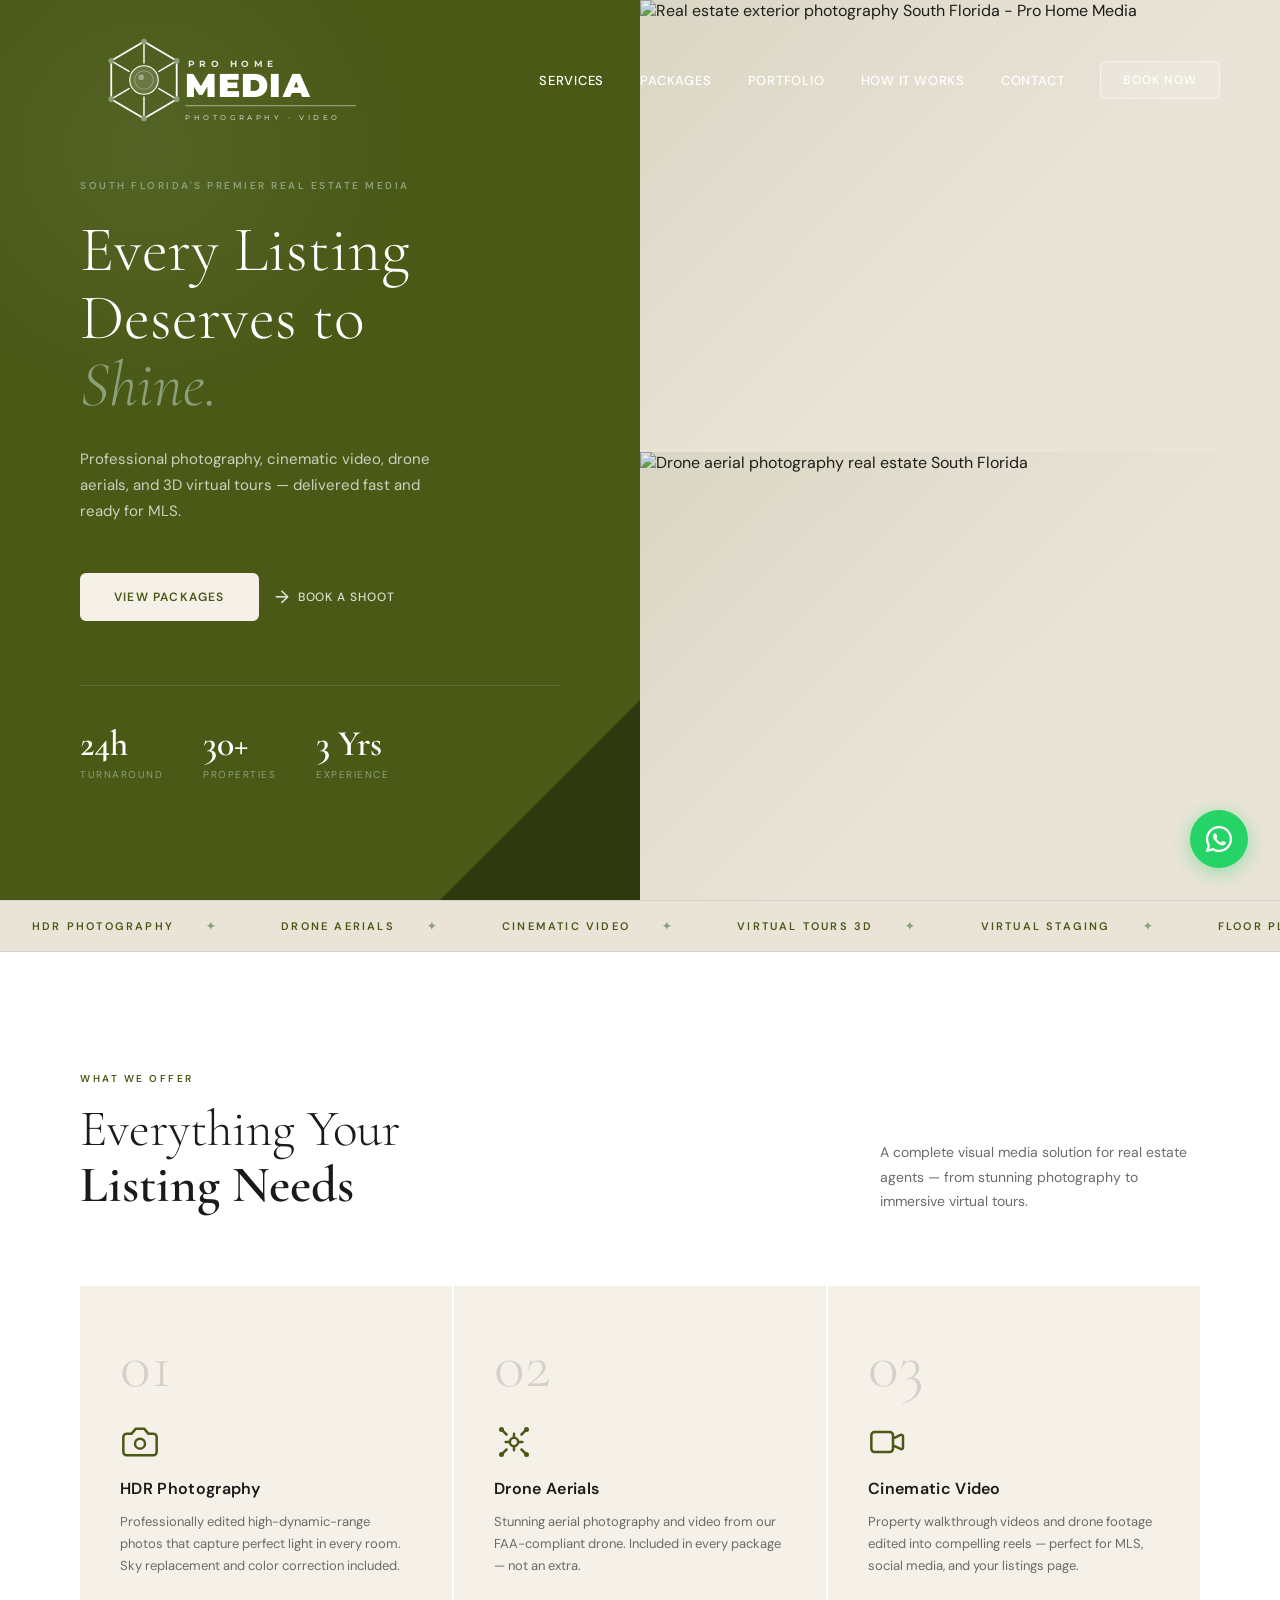
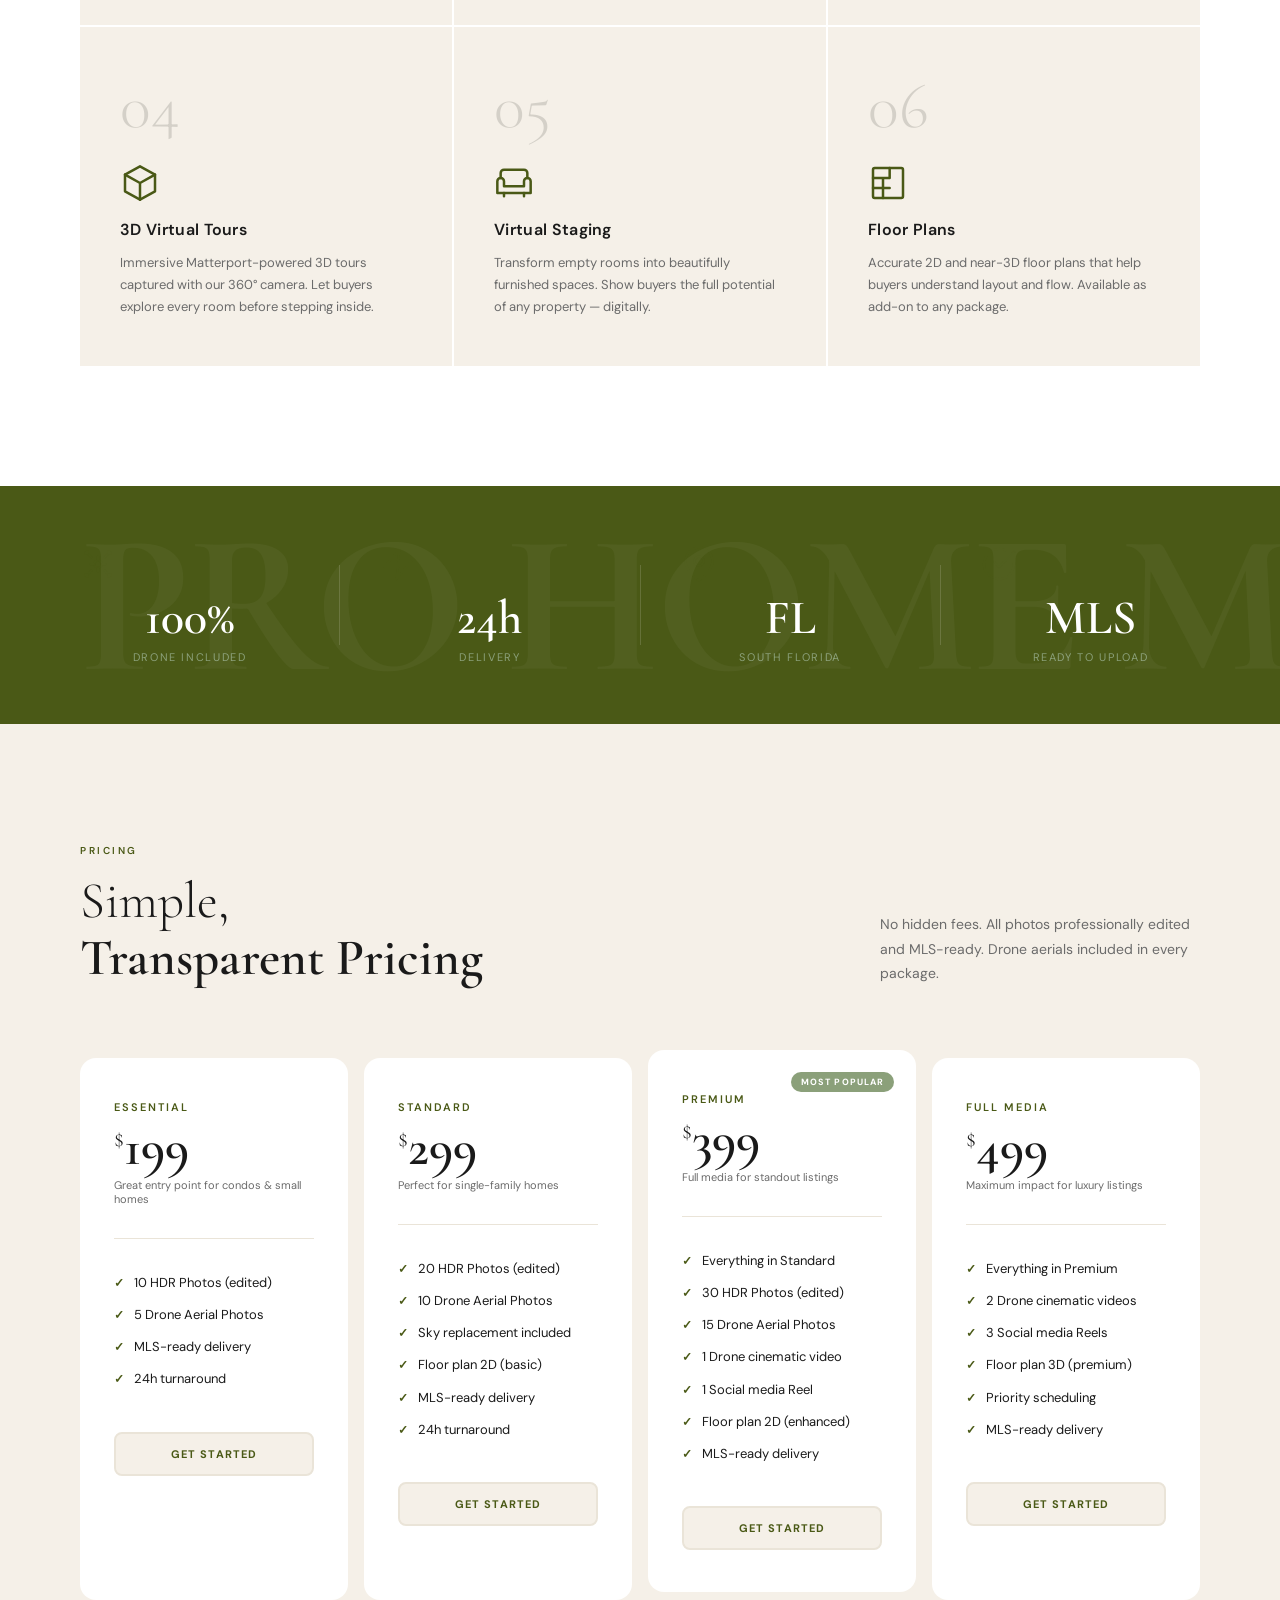
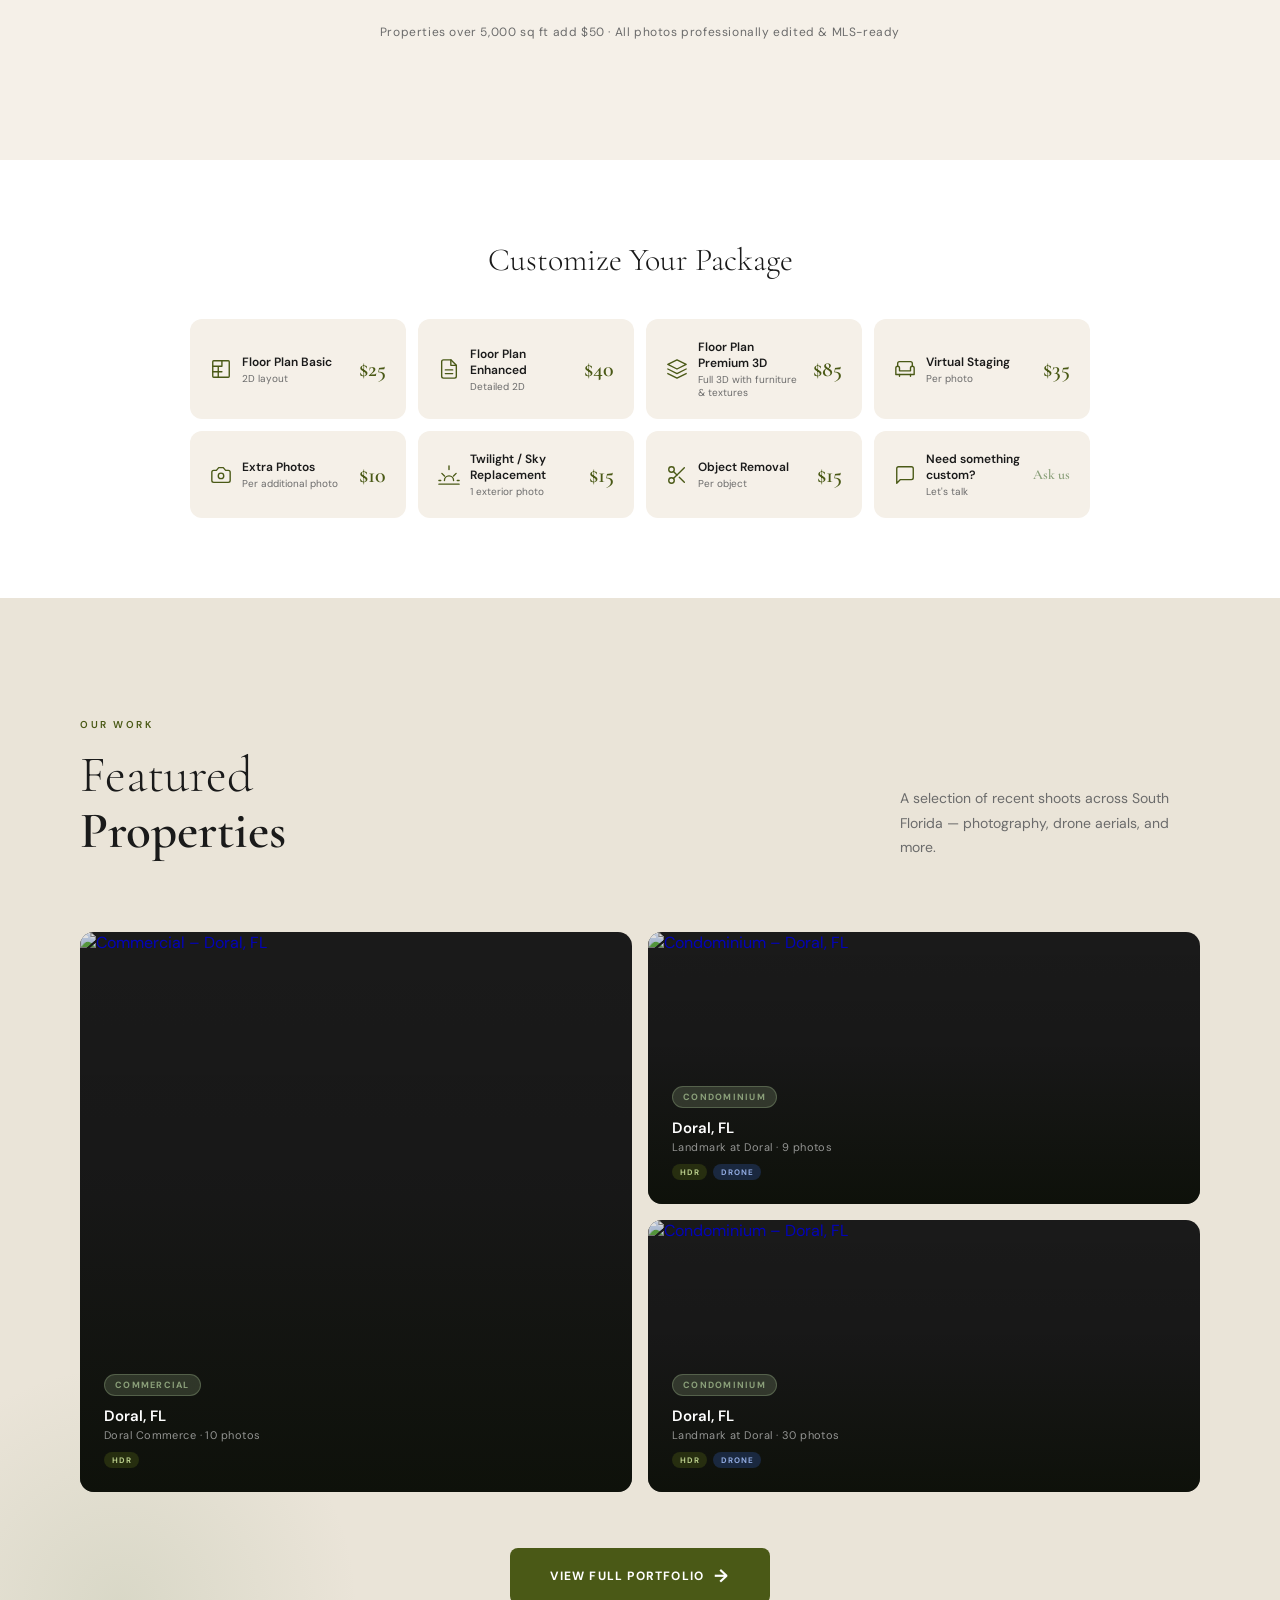
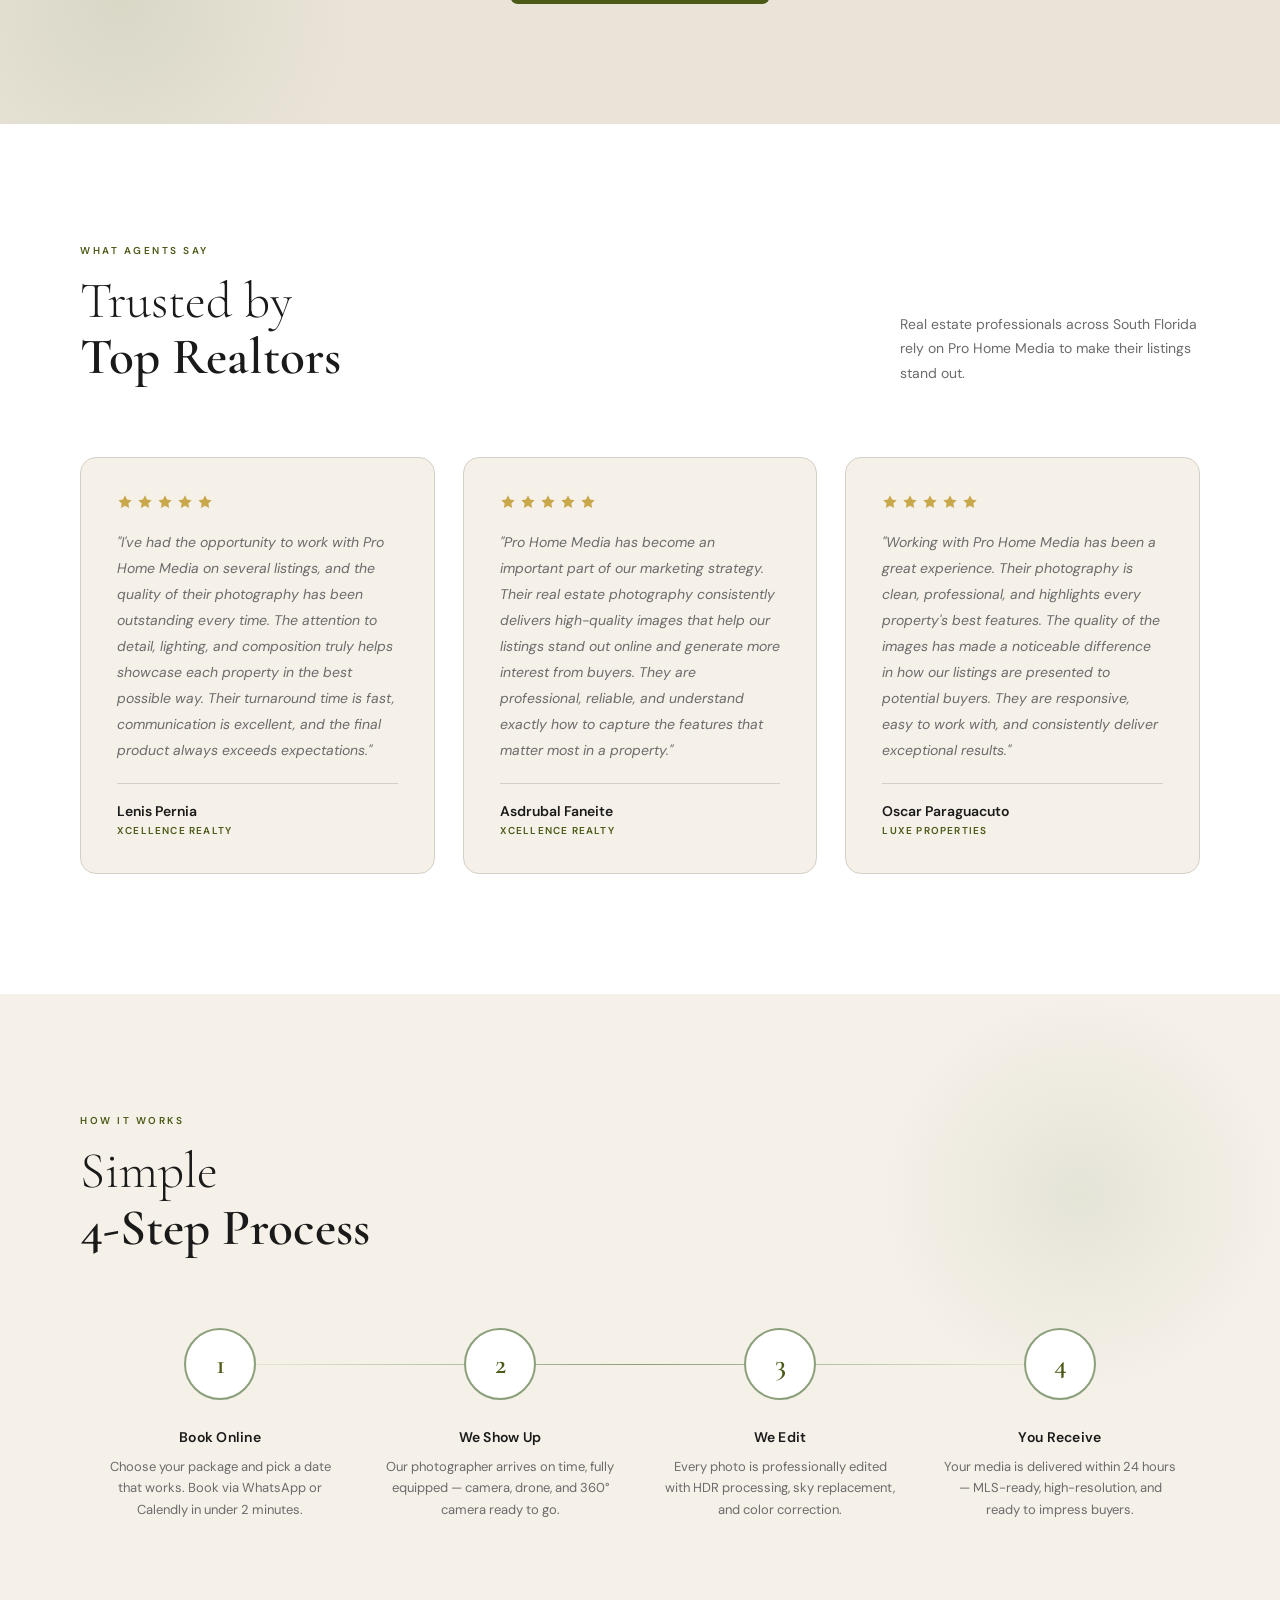
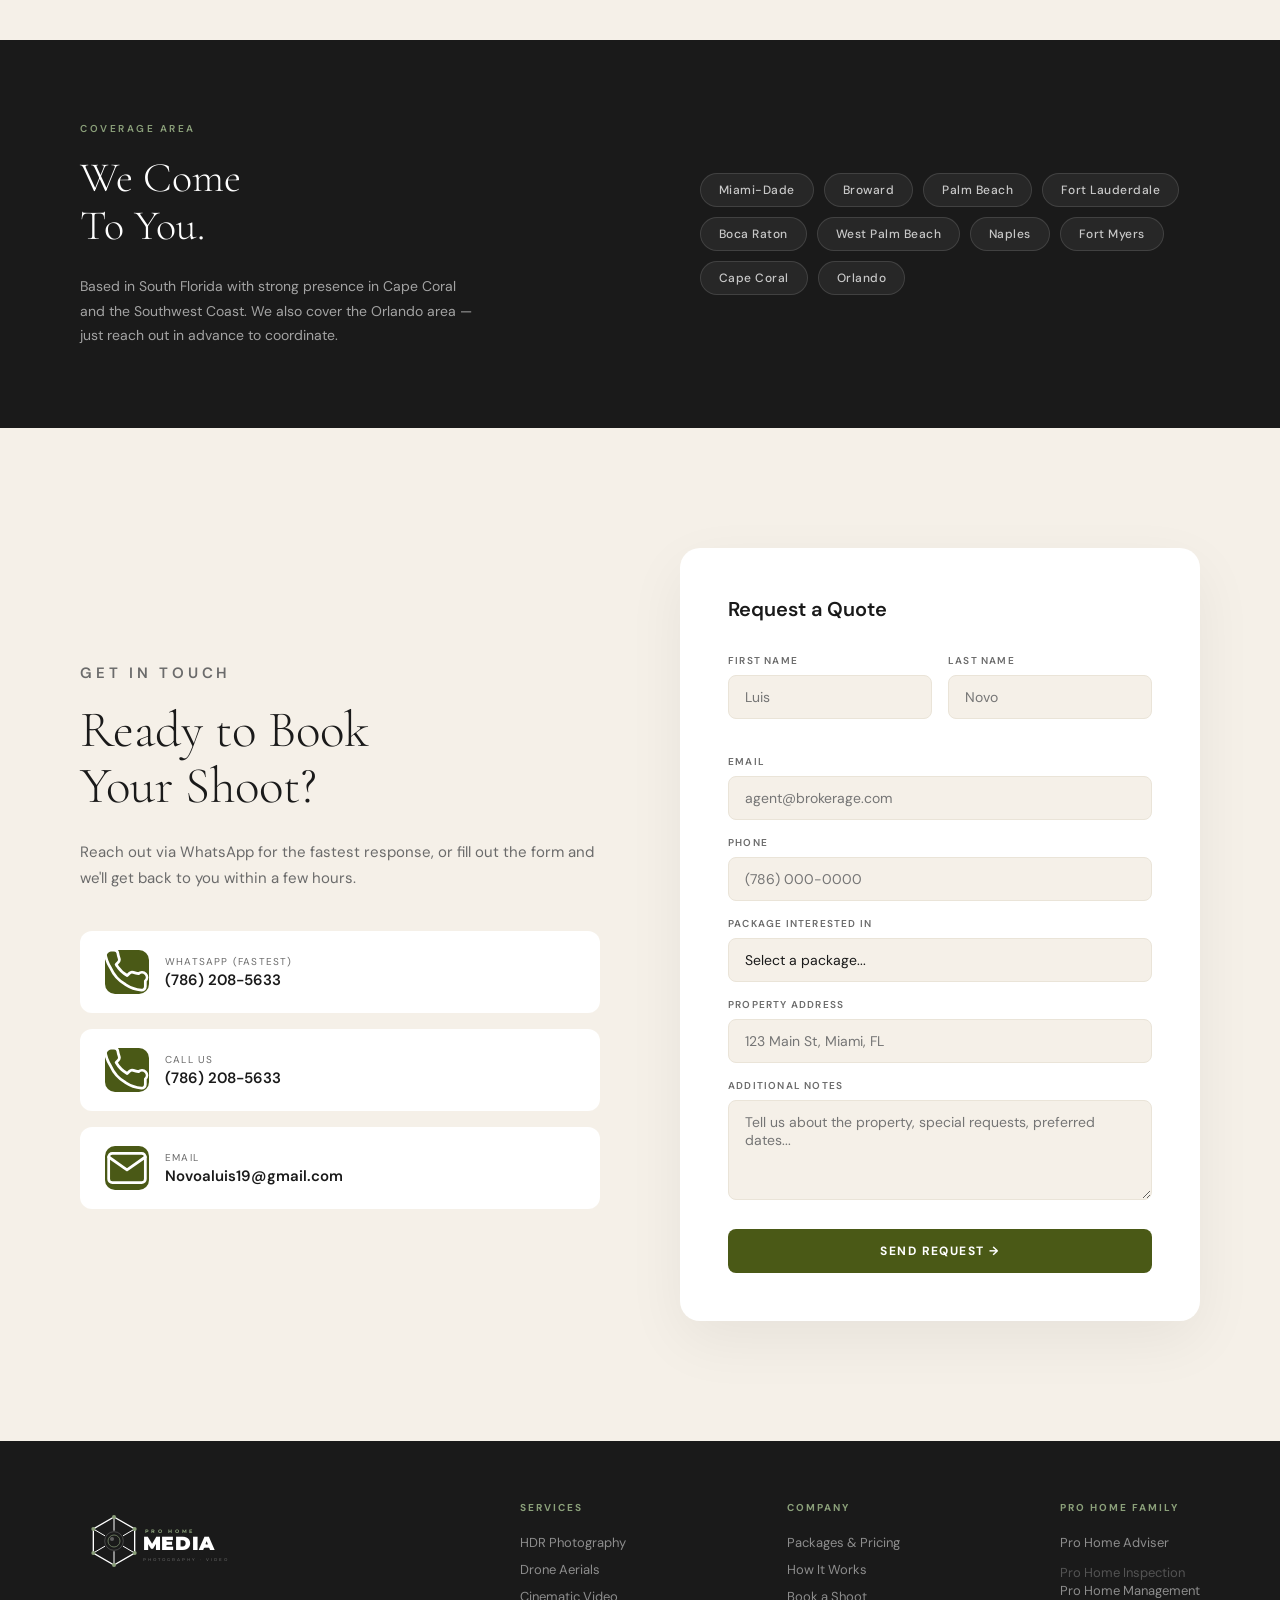
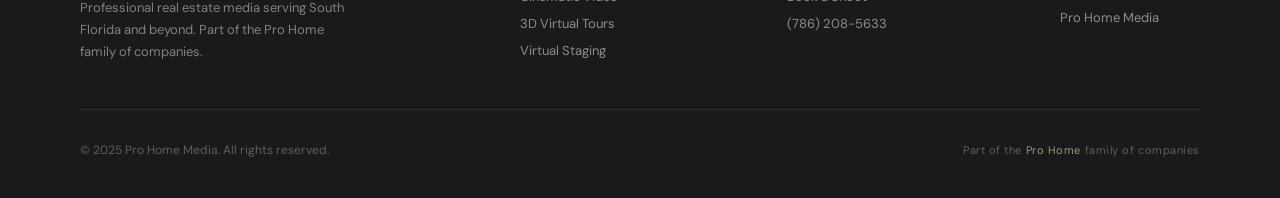
==== index.html @ 25474897 "SEO: city landing pages, og:image, updated sitemap - Add og-image.svg hosted on own domain (replaces" ====
<!DOCTYPE html>
<html lang="en">
<head>
<meta charset="UTF-8">
<meta name="viewport" content="width=device-width, initial-scale=1.0">
<title>Pro Home Media — Real Estate Photography & Video | South Florida</title>
<meta name="description" content="South Florida's premier real estate photography, drone aerials, cinematic video, and 3D virtual tours. 24-hour delivery. Starting at $199.">
<meta name="author" content="Pro Home Media">
<meta property="og:title" content="Pro Home Media — Real Estate Photography & Video">
<meta property="og:description" content="Professional photography, drone aerials, cinematic video, and 3D virtual tours for South Florida real estate agents. 24-hour delivery. Starting at $199.">
<meta property="og:type" content="website">
<meta property="og:url" content="https://prohomemedia.com">
<meta property="og:image" content="https://prohomemedia.com/og-image.svg">
<meta property="og:image:width" content="1200">
<meta property="og:image:height" content="630">
<meta property="og:site_name" content="Pro Home Media">
<meta property="og:locale" content="en_US">
<meta name="twitter:card" content="summary_large_image">
<meta name="twitter:title" content="Pro Home Media — Real Estate Photography & Video">
<meta name="twitter:description" content="Professional photography, drone aerials, cinematic video, and 3D virtual tours for South Florida real estate.">
<meta name="twitter:image" content="https://prohomemedia.com/og-image.svg">
<!-- Google tag (gtag.js) -->
<script async src="https://www.googletagmanager.com/gtag/js?id=G-24VMWXKXZ0"></script>
<script>
  window.dataLayer = window.dataLayer || [];
  function gtag(){dataLayer.push(arguments);}
  gtag('js', new Date());
  gtag('config', 'G-24VMWXKXZ0');
</script>
<link rel="canonical" href="https://prohomemedia.com">
<script type="application/ld+json">
{
  "@context": "https://schema.org",
  "@graph": [
    {
      "@type": "LocalBusiness",
      "@id": "https://prohomemedia.com/#business",
      "name": "Pro Home Media",
      "description": "South Florida's premier real estate photography, drone aerials, cinematic video, and 3D virtual tours. 24-hour delivery.",
      "url": "https://prohomemedia.com",
      "logo": "https://prohomemedia.com/favicon.svg",
      "image": "https://prohomemedia.com/og-image.svg",
      "telephone": "",
      "email": "novoaluis19@gmail.com",
      "address": {
        "@type": "PostalAddress",
        "addressRegion": "FL",
        "addressCountry": "US"
      },
      "areaServed": [
        { "@type": "City", "name": "Cape Coral" },
        { "@type": "City", "name": "Fort Myers" },
        { "@type": "City", "name": "Naples" },
        { "@type": "City", "name": "Miami" },
        { "@type": "City", "name": "Orlando" }
      ],
      "priceRange": "$$",
      "sameAs": []
    },
    {
      "@type": "ProfessionalService",
      "@id": "https://prohomemedia.com/#service",
      "name": "Pro Home Media — Real Estate Photography & Video",
      "provider": { "@id": "https://prohomemedia.com/#business" },
      "serviceType": "Real Estate Photography",
      "areaServed": "South Florida",
      "hasOfferCatalog": {
        "@type": "OfferCatalog",
        "name": "Real Estate Media Packages",
        "itemListElement": [
          {
            "@type": "Offer",
            "name": "Essential Package",
            "description": "10 HDR photos, 5 drone aerial photos, MLS-ready delivery, 24h turnaround",
            "price": "199",
            "priceCurrency": "USD"
          },
          {
            "@type": "Offer",
            "name": "Standard Package",
            "description": "20 HDR photos, 10 drone aerial photos, sky replacement, floor plan 2D basic, MLS-ready, 24h turnaround",
            "price": "299",
            "priceCurrency": "USD"
          },
          {
            "@type": "Offer",
            "name": "Premium Package",
            "description": "30 HDR photos, 15 drone aerial photos, 1 drone cinematic video, 1 social media reel, floor plan 2D enhanced, MLS-ready",
            "price": "399",
            "priceCurrency": "USD"
          },
          {
            "@type": "Offer",
            "name": "Full Media Package",
            "description": "30 HDR photos, 15 drone aerial photos, 2 drone cinematic videos, 3 social media reels, floor plan 3D premium, priority scheduling, MLS-ready",
            "price": "499",
            "priceCurrency": "USD"
          }
        ]
      }
    },
    {
      "@type": "FAQPage",
      "mainEntity": [
        {
          "@type": "Question",
          "name": "How fast is delivery?",
          "acceptedAnswer": {
            "@type": "Answer",
            "text": "We deliver all photos and media within 24 hours of the shoot."
          }
        },
        {
          "@type": "Question",
          "name": "What areas do you cover?",
          "acceptedAnswer": {
            "@type": "Answer",
            "text": "We are based in South Florida with strong presence in Cape Coral, Fort Myers, and Naples. We also cover the Orlando area with advance notice."
          }
        },
        {
          "@type": "Question",
          "name": "Are photos MLS-ready?",
          "acceptedAnswer": {
            "@type": "Answer",
            "text": "Yes, all photos are professionally edited and delivered MLS-ready."
          }
        },
        {
          "@type": "Question",
          "name": "What is your starting price?",
          "acceptedAnswer": {
            "@type": "Answer",
            "text": "Our Essential package starts at $199 and includes 10 HDR photos and 5 drone aerial photos."
          }
        }
      ]
    }
  ]
}
</script>
<link rel="icon" type="image/svg+xml" href="data:image/svg+xml,%3Csvg xmlns='http://www.w3.org/2000/svg' viewBox='0 0 64 64'%3E%3Cpolygon points='32,4 58,18 58,46 32,60 6,46 6,18' fill='%234A5916' stroke='%238BA07A' stroke-width='2'/%3E%3Ccircle cx='32' cy='32' r='11' fill='none' stroke='white' stroke-width='2'/%3E%3Ccircle cx='32' cy='32' r='7' fill='none' stroke='%238BA07A' stroke-width='1.5'/%3E%3Ccircle cx='28' cy='28' r='3' fill='white' opacity='0.5'/%3E%3C/svg%3E">
<link href="https://fonts.googleapis.com/css2?family=Cormorant+Garamond:ital,wght@0,300;0,400;0,600;0,700;1,300;1,400&family=DM+Sans:wght@300;400;500;600&family=Montserrat:wght@500;700;900&display=swap" rel="stylesheet">
<style>
:root {
  --green: #4A5916;
  --green-dark: #2e3a0d;
  --green-light: #8BA07A;
  --cream: #F5F0E8;
  --cream-dark: #EAE4D8;
  --black: #1A1A1A;
  --white: #FFFFFF;
  --gray: #6B6B6B;
  --gray-light: #D4D0C8;
}

* { margin: 0; padding: 0; box-sizing: border-box; }

html { scroll-behavior: smooth; }

body {
  font-family: 'DM Sans', sans-serif;
  background: var(--cream);
  color: var(--black);
  overflow-x: hidden;
}


/* NAV */
nav {
  position: fixed; top: 0; left: 0; right: 0;
  z-index: 100;
  padding: 16px 60px;
  display: flex;
  align-items: center;
  justify-content: space-between;
  transition: background 0.4s, padding 0.4s, box-shadow 0.4s;
}
nav.scrolled {
  background: rgba(245,240,232,0.97);
  backdrop-filter: blur(12px);
  padding: 12px 60px;
  box-shadow: 0 1px 24px rgba(74,89,22,0.10);
}
.nav-logo {
  display: flex; align-items: center;
  text-decoration: none;
}
/* Logo SVG white version by default (on green hero) */
.nav-logo .logo-light { display: none; }
.nav-logo .logo-white { display: block; }
nav.scrolled .nav-logo .logo-light { display: block; }
nav.scrolled .nav-logo .logo-white { display: none; }

.nav-links { display: flex; align-items: center; gap: 36px; }
.nav-links a {
  font-size: 13px; font-weight: 500; letter-spacing: 0.06em;
  text-transform: uppercase; color: white;
  text-decoration: none; transition: color 0.2s;
  position: relative;
}
nav.scrolled .nav-links a { color: var(--black); }
.nav-links a::after {
  content: ''; position: absolute; bottom: -4px; left: 0; right: 0;
  height: 1.5px; background: var(--green-light);
  transform: scaleX(0); transform-origin: left;
  transition: transform 0.3s ease;
}
nav.scrolled .nav-links a::after { background: var(--green); }
.nav-links a:hover { color: var(--green-light); }
nav.scrolled .nav-links a:hover { color: var(--green); }
.nav-links a:hover::after { transform: scaleX(1); }

.nav-cta {
  background: rgba(255,255,255,0.15) !important;
  color: white !important;
  border: 1.5px solid rgba(255,255,255,0.5) !important;
  padding: 10px 22px; border-radius: 6px;
  font-size: 12px !important; letter-spacing: 0.1em !important;
  transition: all 0.2s !important;
}
.nav-cta::after { display: none !important; }
.nav-cta:hover { background: white !important; color: var(--green) !important; border-color: white !important; }
nav.scrolled .nav-cta { background: var(--green) !important; color: white !important; border-color: var(--green) !important; }
nav.scrolled .nav-cta:hover { background: var(--green-dark) !important; }

/* HERO */
.hero {
  height: 100vh;
  display: grid;
  grid-template-columns: 1fr 1fr;
  position: relative;
  overflow: hidden;
}

.hero-left {
  background: var(--green);
  display: flex; flex-direction: column;
  justify-content: center;
  padding: 140px 80px 80px 80px;
  position: relative;
  overflow: hidden;
}

.hero-left::before {
  content: '';
  position: absolute; top: -100px; left: -100px;
  width: 500px; height: 500px;
  background: radial-gradient(circle, rgba(139,160,122,0.15) 0%, transparent 70%);
  animation: pulse 6s ease-in-out infinite;
}

.hero-left::after {
  content: '';
  position: absolute; bottom: 0; right: 0;
  width: 200px; height: 200px;
  background: var(--green-dark);
  clip-path: polygon(100% 0, 100% 100%, 0 100%);
}

@keyframes pulse {
  0%, 100% { transform: scale(1); opacity: 0.8; }
  50% { transform: scale(1.15); opacity: 1; }
}

.hero-eyebrow {
  font-size: 10px; font-weight: 600; letter-spacing: 0.25em;
  text-transform: uppercase; color: var(--green-light);
  margin-bottom: 24px;
  opacity: 0; animation: fadeUp 0.8s ease 0.2s forwards;
}

.hero-title {
  font-family: 'Cormorant Garamond', serif;
  font-size: clamp(48px, 5vw, 72px);
  font-weight: 300;
  line-height: 1.05;
  color: var(--white);
  margin-bottom: 28px;
  opacity: 0; animation: fadeUp 0.8s ease 0.4s forwards;
}
.hero-title em { font-style: italic; color: var(--green-light); }

.hero-desc {
  font-size: 15px; line-height: 1.75;
  color: rgba(255,255,255,0.72);
  max-width: 380px;
  margin-bottom: 48px;
  opacity: 0; animation: fadeUp 0.8s ease 0.6s forwards;
}

.hero-btns {
  display: flex; gap: 16px; align-items: center;
  opacity: 0; animation: fadeUp 0.8s ease 0.8s forwards;
}

.btn-primary {
  background: var(--cream);
  color: var(--green);
  padding: 14px 32px;
  border-radius: 6px;
  font-size: 12px; font-weight: 600;
  letter-spacing: 0.1em; text-transform: uppercase;
  text-decoration: none;
  transition: all 0.25s;
  border: 2px solid var(--cream);
}
.btn-primary:hover { background: transparent; color: var(--cream); transform: translateY(-2px); }

.btn-ghost {
  color: rgba(255,255,255,0.8);
  font-size: 12px; font-weight: 500;
  letter-spacing: 0.08em; text-transform: uppercase;
  text-decoration: none;
  display: flex; align-items: center; gap: 8px;
  transition: color 0.2s;
}
.btn-ghost:hover { color: var(--white); }
.btn-ghost span { font-size: 18px; }

.hero-stats {
  display: flex; gap: 40px;
  margin-top: 64px;
  padding-top: 40px;
  border-top: 1px solid rgba(255,255,255,0.12);
  opacity: 0; animation: fadeUp 0.8s ease 1s forwards;
}
.stat-num {
  font-family: 'Cormorant Garamond', serif;
  font-size: 36px; font-weight: 600;
  color: var(--white); line-height: 1;
}
.stat-label {
  font-size: 10px; letter-spacing: 0.15em;
  text-transform: uppercase; color: var(--green-light);
  margin-top: 6px;
}

/* Hero right - photo grid */
.hero-right {
  position: relative;
  background: var(--cream-dark);
  overflow: hidden;
}

.photo-grid {
  display: grid;
  grid-template-columns: 1fr;
  grid-template-rows: 1fr 1fr;
  height: 100%;
  gap: 3px;
}

.photo-cell {
  overflow: hidden;
  position: relative;
}
.photo-cell::after {
  content: '';
  position: absolute; inset: 0;
  background: linear-gradient(135deg, rgba(74,89,22,0.1) 0%, transparent 60%);
}

.photo-cell img {
  width: 100%; height: 100%;
  object-fit: cover;
  transition: transform 0.6s ease, opacity 1.2s ease-in-out;
  filter: saturate(0.9);
}
.photo-cell:hover img { transform: scale(1.04); }


/* Floating badge */
.hero-badge {
  display: none;
  opacity: 0; animation: fadeUp 0.8s ease 1.2s forwards;
}
.badge-icon { width: 36px; height: 36px; margin-bottom: 8px; color: var(--green); }
.badge-icon svg { width: 100%; height: 100%; }
.badge-text { font-size: 13px; font-weight: 600; color: var(--black); }
.badge-sub { font-size: 10px; color: var(--gray); margin-top: 2px; letter-spacing: 0.05em; }

/* Photo placeholders */
.photo-placeholder {
  width: 100%; height: 100%;
  display: flex; align-items: center; justify-content: center;
  flex-direction: column; gap: 8px;
}
.ph-a { background: #c8d4b0; }
.ph-b { background: #a8b898; }
.ph-c { background: #b8c8a0; }
.ph-d { background: #d0dac0; }

.ph-icon { font-size: 32px; opacity: 0.5; }
.ph-text { font-size: 10px; letter-spacing: 0.1em; text-transform: uppercase; opacity: 0.4; font-weight: 600; }

@keyframes fadeUp {
  from { opacity: 0; transform: translateY(28px); }
  to { opacity: 1; transform: translateY(0); }
}

/* SCROLL REVEAL */
.reveal {
  opacity: 0; transform: translateY(40px);
  transition: opacity 0.7s ease, transform 0.7s ease;
}
.reveal.visible { opacity: 1; transform: translateY(0); }
.reveal-delay-1 { transition-delay: 0.1s; }
.reveal-delay-2 { transition-delay: 0.2s; }
.reveal-delay-3 { transition-delay: 0.3s; }
.reveal-delay-4 { transition-delay: 0.4s; }

/* SERVICES */
.services {
  padding: 120px 80px;
  background: var(--white);
}

.section-header {
  display: flex; align-items: flex-end;
  justify-content: space-between;
  margin-bottom: 72px;
}
.section-eyebrow {
  font-size: 10px; font-weight: 600;
  letter-spacing: 0.25em; text-transform: uppercase;
  color: var(--green); margin-bottom: 16px;
}
.section-title {
  font-family: 'Cormorant Garamond', serif;
  font-size: clamp(36px, 4vw, 56px);
  font-weight: 300; line-height: 1.1;
  color: var(--black);
}
.section-title strong { font-weight: 600; }

.services-grid {
  display: grid;
  grid-template-columns: repeat(3, 1fr);
  gap: 2px;
}

.service-card {
  background: var(--cream);
  padding: 48px 40px;
  position: relative;
  overflow: hidden;
  transition: background 0.3s;
  cursor: default;
}
.service-card::before {
  content: '';
  position: absolute; bottom: 0; left: 0; right: 0;
  height: 3px;
  background: var(--green);
  transform: scaleX(0); transform-origin: left;
  transition: transform 0.4s ease;
}
.service-card:hover { background: var(--cream-dark); }
.service-card:hover::before { transform: scaleX(1); }

.service-number {
  font-family: 'Cormorant Garamond', serif;
  font-size: 64px; font-weight: 300;
  color: var(--gray-light);
  line-height: 1;
  margin-bottom: 24px;
  transition: color 0.3s;
}
.service-card:hover .service-number { color: var(--green-light); }

.service-icon { width: 40px; height: 40px; margin-bottom: 16px; color: var(--green); }
.service-icon svg { width: 100%; height: 100%; }
.service-name {
  font-size: 16px; font-weight: 600;
  letter-spacing: 0.02em; color: var(--black);
  margin-bottom: 12px;
}
.service-desc {
  font-size: 13px; line-height: 1.7;
  color: var(--gray);
}

/* DIFFERENTIATOR BAND */
.diff-band {
  background: var(--green);
  padding: 60px 80px;
  display: flex; align-items: center;
  justify-content: space-between;
  gap: 40px;
  overflow: hidden;
  position: relative;
}
.diff-band::before {
  content: 'PRO HOME MEDIA';
  position: absolute;
  font-family: 'Cormorant Garamond', serif;
  font-size: 200px; font-weight: 700;
  color: rgba(255,255,255,0.04);
  white-space: nowrap;
  top: 50%; transform: translateY(-50%);
  letter-spacing: -0.02em;
  pointer-events: none;
}

.diff-item { text-align: center; flex: 1; }
.diff-icon { width: 36px; height: 36px; margin-bottom: 12px; color: var(--green); }
.diff-icon svg { width: 100%; height: 100%; }
.diff-num {
  font-family: 'Cormorant Garamond', serif;
  font-size: 48px; font-weight: 600;
  color: var(--white); line-height: 1;
}
.diff-label {
  font-size: 11px; letter-spacing: 0.15em;
  text-transform: uppercase;
  color: var(--green-light); margin-top: 8px;
}
.diff-divider {
  width: 1px; height: 80px;
  background: rgba(255,255,255,0.15);
  flex-shrink: 0;
}

/* PACKAGES */
.packages {
  padding: 120px 80px;
  background: var(--cream);
}

.packages-grid {
  display: grid;
  grid-template-columns: repeat(4, 1fr);
  gap: 16px;
  margin-top: 72px;
}

.pkg-card {
  background: var(--white);
  border-radius: 16px;
  padding: 40px 32px;
  position: relative;
  overflow: hidden;
  border: 2px solid transparent;
  transition: border-color 0.3s, transform 0.3s, box-shadow 0.3s;
}
.pkg-card:hover {
  background: var(--green-light);
  border-color: var(--green-light);
  transform: translateY(-10px);
  box-shadow: 0 24px 60px rgba(74,89,22,0.22);
}
.pkg-card.popular {
  transform: translateY(-8px);
}
.pkg-card.popular:hover { transform: translateY(-14px); }

.pkg-badge {
  position: absolute; top: 20px; right: 20px;
  background: var(--green-light);
  color: var(--white);
  font-size: 9px; font-weight: 700;
  letter-spacing: 0.12em; text-transform: uppercase;
  padding: 4px 10px; border-radius: 20px;
}
.pkg-card:hover .pkg-badge { background: var(--cream); color: var(--green); }

.pkg-name {
  font-size: 11px; font-weight: 600;
  letter-spacing: 0.18em; text-transform: uppercase;
  color: var(--green); margin-bottom: 8px;
}
.pkg-card:hover .pkg-name { color: var(--cream); }

.pkg-price {
  font-family: 'Cormorant Garamond', serif;
  font-size: 52px; font-weight: 600;
  color: var(--black); line-height: 1;
  margin-bottom: 4px;
}
.pkg-card:hover .pkg-price { color: var(--white); }

.pkg-price span { font-size: 24px; font-weight: 300; vertical-align: super; }

.pkg-sub {
  font-size: 11px; color: var(--gray);
  margin-bottom: 32px;
}
.pkg-card:hover .pkg-sub { color: rgba(255,255,255,0.75); }

.pkg-divider {
  height: 1px;
  background: var(--cream-dark);
  margin-bottom: 28px;
}
.pkg-card:hover .pkg-divider { background: rgba(255,255,255,0.25); }

.pkg-features { list-style: none; margin-bottom: 36px; }
.pkg-features li {
  font-size: 13px; color: var(--black);
  padding: 7px 0;
  display: flex; align-items: flex-start; gap: 10px;
  line-height: 1.4;
}
.pkg-card:hover .pkg-features li { color: rgba(255,255,255,0.9); }
.pkg-features li::before {
  content: '✓';
  color: var(--green);
  font-weight: 700; font-size: 12px;
  flex-shrink: 0; margin-top: 1px;
}
.pkg-card:hover .pkg-features li::before { color: var(--cream); }

.pkg-btn {
  display: block; width: 100%;
  padding: 13px;
  background: var(--cream);
  color: var(--green);
  border: 2px solid var(--cream-dark);
  border-radius: 8px;
  font-size: 11px; font-weight: 700;
  letter-spacing: 0.1em; text-transform: uppercase;
  text-decoration: none; text-align: center;
  transition: all 0.25s;
  cursor: pointer;
}
.pkg-btn:hover { background: var(--green); color: var(--white); border-color: var(--green); transform: translateY(-2px); box-shadow: 0 6px 20px rgba(74,89,22,.25); }
.pkg-card:hover .pkg-btn {
  background: var(--white); color: var(--green);
  border-color: var(--white);
}
.pkg-card:hover .pkg-btn:hover { background: var(--green-dark); color: var(--white); border-color: var(--green-dark); transform: translateY(-2px); box-shadow: 0 6px 20px rgba(0,0,0,.25); }

/* ADD ONS */
.addons {
  padding: 80px;
  background: var(--white);
}
.addons-title {
  font-family: 'Cormorant Garamond', serif;
  font-size: 32px; font-weight: 300;
  color: var(--black); margin-bottom: 40px;
  text-align: center;
}
.addons-grid {
  display: grid;
  grid-template-columns: repeat(4, 1fr);
  gap: 12px;
  max-width: 900px; margin: 0 auto;
}
.addon-item {
  background: var(--cream);
  border-radius: 12px;
  padding: 20px;
  display: flex; align-items: center;
  justify-content: space-between;
  gap: 12px;
  transition: background 0.2s, transform 0.2s;
}
.addon-item:hover { background: var(--cream-dark); transform: translateY(-2px); }
.addon-left { display: flex; align-items: center; gap: 10px; }
.addon-icon { width: 22px; height: 22px; color: var(--green); flex-shrink: 0; }
.addon-icon svg { width: 100%; height: 100%; }
.addon-name { font-size: 12px; font-weight: 600; color: var(--black); }
.addon-detail { font-size: 10px; color: var(--gray); margin-top: 2px; }
.addon-price {
  font-family: 'Cormorant Garamond', serif;
  font-size: 22px; font-weight: 600;
  color: var(--green); white-space: nowrap;
}

/* TESTIMONIALS */
.testimonials { padding: 120px 80px; background: var(--white); }
.testimonials-grid {
  display: grid;
  grid-template-columns: repeat(3, 1fr);
  gap: 28px;
  margin-top: 64px;
}
.testimonial-card {
  background: var(--cream);
  border-radius: 16px;
  padding: 36px;
  border: 1px solid var(--gray-light);
  display: flex;
  flex-direction: column;
  gap: 20px;
  transition: box-shadow .3s, transform .3s;
}
.testimonial-card:hover { box-shadow: 0 12px 40px rgba(74,89,22,.1); transform: translateY(-3px); }
.testimonial-stars { display: flex; gap: 4px; }
.testimonial-stars svg { width: 16px; height: 16px; fill: #c8a84b; }
.testimonial-text {
  font-size: 14px; line-height: 1.85;
  color: var(--gray); font-style: italic; flex: 1;
}
.testimonial-author { border-top: 1px solid var(--gray-light); padding-top: 18px; }
.testimonial-name { font-size: 14px; font-weight: 600; color: var(--black); }
.testimonial-brokerage {
  font-size: 10px; font-weight: 600;
  letter-spacing: .12em; text-transform: uppercase;
  color: var(--green); margin-top: 4px;
}

/* PROCESS */
.process {
  padding: 120px 80px;
  background: var(--cream);
  position: relative;
  overflow: hidden;
}
.process::before {
  content: '';
  position: absolute; top: 0; right: 0;
  width: 400px; height: 400px;
  background: radial-gradient(circle, rgba(139,160,122,0.15) 0%, transparent 70%);
}

.process-steps {
  display: grid;
  grid-template-columns: repeat(4, 1fr);
  gap: 0;
  margin-top: 72px;
  position: relative;
}
.process-steps::before {
  content: '';
  position: absolute;
  top: 36px; left: 10%;  right: 10%;
  height: 1px;
  background: linear-gradient(90deg, transparent, var(--green-light), transparent);
}

.process-step {
  text-align: center;
  padding: 0 24px;
  position: relative;
}
.step-num {
  width: 72px; height: 72px;
  background: var(--white);
  border: 2px solid var(--green-light);
  border-radius: 50%;
  display: flex; align-items: center; justify-content: center;
  margin: 0 auto 28px;
  font-family: 'Cormorant Garamond', serif;
  font-size: 28px; font-weight: 600;
  color: var(--green);
  position: relative; z-index: 1;
  transition: background 0.3s, color 0.3s;
}
.process-step:hover .step-num { background: var(--green); color: var(--white); border-color: var(--green); }
.step-title {
  font-size: 14px; font-weight: 600;
  color: var(--black); margin-bottom: 10px;
  letter-spacing: 0.02em;
}
.step-desc { font-size: 13px; line-height: 1.65; color: var(--gray); }

/* FEATURED WORK */
.featured {
  padding: 120px 80px;
  background: var(--cream-dark);
  position: relative;
  overflow: hidden;
}
.featured::before {
  content: '';
  position: absolute; bottom: -120px; left: -120px;
  width: 480px; height: 480px;
  background: radial-gradient(circle, rgba(139,160,122,0.18) 0%, transparent 70%);
  pointer-events: none;
}
.featured-grid {
  display: grid;
  grid-template-columns: 1fr 1fr;
  grid-template-rows: auto auto;
  gap: 16px;
  margin-top: 64px;
  margin-bottom: 56px;
}
.featured-card {
  position: relative;
  border-radius: 14px;
  overflow: hidden;
  background: var(--black);
  cursor: pointer;
  text-decoration: none;
  display: block;
  transition: transform .35s ease, box-shadow .35s ease;
}
.featured-card:hover { transform: translateY(-4px); box-shadow: 0 24px 60px rgba(0,0,0,.22); }
.featured-card.tall { grid-row: 1 / 3; }

.featured-card img {
  width: 100%; height: 100%;
  object-fit: cover;
  display: block;
  transition: transform .6s ease, filter .4s ease;
  filter: saturate(.88) brightness(.88);
}
.featured-card.tall img { height: 560px; }
.featured-card:not(.tall) img { height: 268px; }
.featured-card:hover img { transform: scale(1.05); filter: saturate(.95) brightness(.78); }

.featured-card-overlay {
  position: absolute; inset: 0;
  background: linear-gradient(to top, rgba(10,14,5,.75) 0%, rgba(0,0,0,.1) 55%, transparent 100%);
  transition: opacity .3s;
}
.featured-card-body {
  position: absolute; bottom: 0; left: 0; right: 0;
  padding: 20px 24px 24px;
}
.featured-card-type {
  display: inline-block;
  background: rgba(139,160,122,.25);
  border: 1px solid rgba(139,160,122,.4);
  color: var(--green-light);
  font-size: 9px; font-weight: 700; letter-spacing: .14em; text-transform: uppercase;
  padding: 4px 10px; border-radius: 20px;
  margin-bottom: 10px;
}
.featured-card-addr {
  font-size: 15px; font-weight: 600; color: var(--white);
  margin-bottom: 2px;
}
.featured-card-sub { font-size: 11px; color: rgba(255,255,255,.55); letter-spacing: .04em; }

.featured-services {
  display: flex; gap: 6px; margin-top: 10px;
}
.fs-tag {
  padding: 3px 8px; border-radius: 10px;
  font-size: 8px; font-weight: 700; letter-spacing: .1em; text-transform: uppercase;
}
.fs-hdr { background: rgba(74,89,22,.4); color: #b8cc8a; }
.fs-drone { background: rgba(42,74,138,.4); color: #90aae0; }

.featured-cta {
  text-align: center;
}
.btn-portfolio {
  display: inline-flex; align-items: center; gap: 10px;
  background: var(--green);
  color: var(--white);
  padding: 16px 40px;
  border-radius: 8px;
  font-size: 12px; font-weight: 700;
  letter-spacing: .1em; text-transform: uppercase;
  text-decoration: none;
  transition: background .25s, transform .25s;
}
.btn-portfolio:hover { background: var(--green-dark); transform: translateY(-2px); }
.btn-portfolio .arrow { font-size: 18px; transition: transform .2s; }
.btn-portfolio:hover .arrow { transform: translateX(4px); }

/* AREA COVERAGE */
.coverage {
  background: var(--black);
  padding: 80px;
  display: flex; align-items: center;
  justify-content: space-between; gap: 60px;
}
.coverage-text .eyebrow {
  font-size: 10px; font-weight: 600;
  letter-spacing: 0.25em; text-transform: uppercase;
  color: var(--green-light); margin-bottom: 16px;
}
.coverage-text h2 {
  font-family: 'Cormorant Garamond', serif;
  font-size: 42px; font-weight: 300;
  color: var(--white); line-height: 1.15;
  margin-bottom: 24px;
}
.coverage-text p {
  font-size: 14px; line-height: 1.75;
  color: rgba(255,255,255,0.6);
  max-width: 400px;
}
.coverage-areas {
  display: flex; flex-wrap: wrap;
  gap: 10px; flex: 1; max-width: 500px;
}
.area-tag {
  background: rgba(255,255,255,0.06);
  border: 1px solid rgba(255,255,255,0.12);
  color: rgba(255,255,255,0.75);
  padding: 8px 18px; border-radius: 24px;
  font-size: 12px; font-weight: 500;
  letter-spacing: 0.04em;
  transition: all 0.2s;
}
.area-tag:hover { background: var(--green); border-color: var(--green); color: var(--white); }

/* CONTACT */
.contact {
  padding: 120px 80px;
  background: var(--cream);
  display: grid;
  grid-template-columns: 1fr 1fr;
  gap: 80px;
  align-items: center;
}
.contact-left .section-eyebrow { margin-bottom: 16px; }
.contact-left h2 {
  font-family: 'Cormorant Garamond', serif;
  font-size: clamp(36px, 4vw, 52px);
  font-weight: 300; line-height: 1.1;
  color: var(--black); margin-bottom: 24px;
}
.contact-left p {
  font-size: 15px; line-height: 1.75;
  color: var(--gray); margin-bottom: 40px;
}
.contact-methods { display: flex; flex-direction: column; gap: 16px; }
.contact-method {
  display: flex; align-items: center; gap: 16px;
  padding: 18px 24px;
  background: var(--white);
  border-radius: 12px;
  text-decoration: none;
  transition: all 0.25s;
  border: 1.5px solid transparent;
}
.contact-method:hover { border-color: var(--green); transform: translateX(4px); }
.method-icon {
  width: 44px; height: 44px;
  background: var(--green);
  border-radius: 10px;
  display: flex; align-items: center; justify-content: center;
  flex-shrink: 0; color: white;
}
.method-label { font-size: 10px; letter-spacing: 0.12em; text-transform: uppercase; color: var(--gray); }
.method-value { font-size: 15px; font-weight: 600; color: var(--black); margin-top: 2px; }

/* Contact form */
.contact-form {
  background: var(--white);
  border-radius: 20px;
  padding: 48px;
  box-shadow: 0 20px 60px rgba(0,0,0,0.06);
}
.form-title {
  font-size: 20px; font-weight: 600;
  color: var(--black); margin-bottom: 32px;
}
.form-row { display: grid; grid-template-columns: 1fr 1fr; gap: 16px; margin-bottom: 16px; }
.form-group { margin-bottom: 16px; }
.form-group label {
  display: block; font-size: 10px;
  font-weight: 600; letter-spacing: 0.12em;
  text-transform: uppercase; color: var(--gray);
  margin-bottom: 8px;
}
.form-group input,
.form-group select,
.form-group textarea {
  width: 100%;
  padding: 12px 16px;
  background: var(--cream);
  border: 1.5px solid var(--cream-dark);
  border-radius: 8px;
  font-family: 'DM Sans', sans-serif;
  font-size: 14px; color: var(--black);
  outline: none;
  transition: border-color 0.2s;
  appearance: none;
}
.form-group input:focus,
.form-group select:focus,
.form-group textarea:focus { border-color: var(--green); }
.form-group textarea { resize: vertical; min-height: 100px; }

.form-submit {
  width: 100%;
  padding: 14px;
  background: var(--green);
  color: var(--white);
  border: none;
  border-radius: 8px;
  font-family: 'DM Sans', sans-serif;
  font-size: 12px; font-weight: 700;
  letter-spacing: 0.12em; text-transform: uppercase;
  cursor: pointer;
  transition: all 0.25s;
  margin-top: 8px;
}
.form-submit:hover { background: var(--green-dark); transform: translateY(-2px); }
.form-submit:disabled { opacity: 0.65; cursor: not-allowed; transform: none; }
[data-fs-success] { display: none; background: rgba(74,89,22,.1); color: var(--green); font-size: 14px; padding: 14px 16px; border-radius: 8px; margin-bottom: 12px; }
[data-fs-error]:not([data-fs-error=""]) { display: block; color: #b91c1c; font-size: 12px; margin-top: 4px; }
[data-fs-error][data-fs-error=""] { display: none; }
.form-field-error { display: none; color: #b91c1c; font-size: 12px; margin-top: 4px; }
[aria-invalid="true"] { border-color: #b91c1c !important; }

/* FOOTER */
footer {
  background: var(--black);
  padding: 60px 80px 40px;
}
.footer-top {
  display: flex; justify-content: space-between;
  align-items: flex-start;
  padding-bottom: 40px;
  border-bottom: 1px solid rgba(255,255,255,0.08);
  margin-bottom: 32px;
}
.footer-brand .logo-name {
  font-family: 'DM Sans', sans-serif;
  font-weight: 700; font-size: 20px;
  color: var(--white); letter-spacing: 0.04em;
}
.footer-brand .logo-sub {
  font-size: 10px; letter-spacing: 0.18em;
  text-transform: uppercase; color: var(--green-light);
  margin-top: 4px;
}
.footer-brand p {
  font-size: 13px; line-height: 1.7;
  color: rgba(255,255,255,0.45);
  max-width: 280px; margin-top: 16px;
}
.footer-links h4 {
  font-size: 10px; font-weight: 700;
  letter-spacing: 0.2em; text-transform: uppercase;
  color: var(--green-light); margin-bottom: 20px;
}
.footer-links a {
  display: block; font-size: 13px;
  color: rgba(255,255,255,0.5);
  text-decoration: none; margin-bottom: 10px;
  transition: color 0.2s;
}
.footer-links a:hover { color: var(--white); }
.footer-bottom {
  display: flex; justify-content: space-between;
  align-items: center;
}
.footer-copy { font-size: 12px; color: rgba(255,255,255,0.3); }
.footer-umbrella {
  font-size: 11px; color: rgba(255,255,255,0.3);
  letter-spacing: 0.05em;
}
.footer-umbrella span { color: var(--green-light); }

/* MOBILE */
@media (max-width: 768px) {
  nav { padding: 16px 20px; }
  nav.scrolled { padding: 12px 20px; }
  .nav-links { display: none; }
  .nav-logo svg { width: 200px; height: auto; }
  .hero { grid-template-columns: 1fr; height: auto; min-height: 100vh; }
  .hero-left { padding: 120px 26px 56px; justify-content: flex-start; }
  .hero-eyebrow { margin-bottom: 18px; }
  .hero-title { font-size: 42px; margin-bottom: 22px; }
  .hero-desc { font-size: 15px; margin-bottom: 32px; max-width: 100%; }
  .hero-btns { flex-wrap: wrap; gap: 14px; }
  .btn-primary { padding: 13px 26px; }
  .hero-stats { gap: 28px; margin-top: 40px; padding-top: 28px; }
  .stat-num { font-size: 30px; }
  .hero-right { height: 58vh; }
  .hero-badge { left: 20px; bottom: 20px; }
  .services { padding: 80px 32px; }
  .services-grid { grid-template-columns: 1fr; gap: 2px; }
  .diff-band { padding: 48px 32px; flex-wrap: wrap; gap: 24px; }
  .diff-divider { display: none; }
  .packages { padding: 80px 24px; }
  .packages-grid { grid-template-columns: 1fr; gap: 20px; }
  .pkg-card { padding: 32px 26px; }
  .pkg-card, .pkg-card.popular { transform: none; }
  .pkg-card:hover, .pkg-card.popular:hover { transform: translateY(-6px); }
  .featured { padding: 80px 24px; }
  .featured-grid { grid-template-columns: 1fr; }
  .featured-card.tall { grid-row: auto; }
  .featured-card.tall img { height: 300px; }
  .featured-card:not(.tall) img { height: 220px; }
  .addons { padding: 60px 32px; }
  .addons-grid { grid-template-columns: 1fr 1fr; }
  .process { padding: 80px 32px; }
  .process-steps { grid-template-columns: 1fr 1fr; }
  .testimonials { padding: 80px 24px; }
  .testimonials-grid { grid-template-columns: 1fr; }
  .process-steps::before { display: none; }
  .coverage { padding: 60px 32px; flex-direction: column; }
  .contact { padding: 80px 32px; grid-template-columns: 1fr; }
  footer { padding: 48px 32px 32px; }
  .footer-top { flex-direction: column; gap: 40px; }
  .footer-bottom { flex-direction: column; gap: 12px; text-align: center; }
  .section-header { flex-direction: column; align-items: flex-start; gap: 16px; }
}

/* Animated underline on scroll */
.marquee-wrap {
  overflow: hidden;
  background: var(--cream-dark);
  padding: 18px 0;
  border-top: 1px solid var(--gray-light);
  border-bottom: 1px solid var(--gray-light);
}
.marquee-track {
  display: flex;
  gap: 0;
  animation: marquee 20s linear infinite;
  width: max-content;
}
.marquee-track:hover { animation-play-state: paused; }
.marquee-item {
  font-size: 11px; font-weight: 600;
  letter-spacing: 0.2em; text-transform: uppercase;
  color: var(--green);
  padding: 0 32px;
  white-space: nowrap;
  display: flex; align-items: center; gap: 32px;
}
.marquee-item::after { content: '✦'; color: var(--green-light); }
@keyframes marquee {
  from { transform: translateX(0); }
  to { transform: translateX(-50%); }
}

/* WhatsApp floating button */
.whatsapp-fab {
  position: fixed;
  bottom: 32px;
  right: 32px;
  z-index: 500;
  width: 58px;
  height: 58px;
  background: #25D366;
  border-radius: 50%;
  display: flex;
  align-items: center;
  justify-content: center;
  box-shadow: 0 4px 20px rgba(37,211,102,.45);
  text-decoration: none;
  transition: transform .2s ease, box-shadow .2s ease;
}
.whatsapp-fab:hover {
  transform: scale(1.1) translateY(-2px);
  box-shadow: 0 8px 32px rgba(37,211,102,.55);
}
.whatsapp-fab svg { width: 30px; height: 30px; }
</style>
</head>
<body>


<!-- NAV -->
<nav id="navbar">
  <a href="#" class="nav-logo">
    <!-- White version: shown on green hero background -->
    <svg class="logo-white" width="350" height="128" viewBox="0 0 400 180" xmlns="http://www.w3.org/2000/svg">
      <g transform="translate(72, 90)">
        <polygon points="0,-54 46,-27 46,27 0,54 -46,27 -46,-27" stroke="white" stroke-width="2.5" fill="none"/>
        <line x1="0" y1="-54" x2="0" y2="-24" stroke="white" stroke-width="2" stroke-linecap="round"/>
        <line x1="0" y1="54" x2="0" y2="24" stroke="white" stroke-width="2" stroke-linecap="round"/>
        <line x1="46" y1="-27" x2="21" y2="-12" stroke="white" stroke-width="2" stroke-linecap="round"/>
        <line x1="-46" y1="-27" x2="-21" y2="-12" stroke="white" stroke-width="2" stroke-linecap="round"/>
        <line x1="46" y1="27" x2="21" y2="12" stroke="white" stroke-width="2" stroke-linecap="round"/>
        <line x1="-46" y1="27" x2="-21" y2="12" stroke="white" stroke-width="2" stroke-linecap="round"/>
        <circle cx="0" cy="0" r="20" fill="white" opacity="0.15"/>
        <circle cx="0" cy="0" r="20" stroke="white" stroke-width="1.5" fill="none"/>
        <circle cx="0" cy="0" r="13" stroke="#8BA07A" stroke-width="1.5" fill="none"/>
        <circle cx="-4" cy="-4" r="4" fill="white" opacity="0.35"/>
        <circle cx="0" cy="-54" r="4" fill="#8BA07A"/>
        <circle cx="46" cy="-27" r="4" fill="#8BA07A"/>
        <circle cx="46" cy="27" r="4" fill="#8BA07A"/>
        <circle cx="0" cy="54" r="4" fill="#8BA07A"/>
        <circle cx="-46" cy="27" r="4" fill="#8BA07A"/>
        <circle cx="-46" cy="-27" r="4" fill="#8BA07A"/>
      </g>
      <text x="134" y="72" font-family="Montserrat,sans-serif" font-size="13" font-weight="700" fill="rgba(255,255,255,0.85)" letter-spacing="6">PRO HOME</text>
      <text x="130" y="114" font-family="Montserrat,sans-serif" font-size="46" font-weight="900" fill="white" letter-spacing="2">MEDIA</text>
      <line x1="130" y1="126" x2="370" y2="126" stroke="rgba(255,255,255,0.4)" stroke-width="1.5"/>
      <text x="130" y="146" font-family="Montserrat,sans-serif" font-size="10" font-weight="500" fill="rgba(255,255,255,0.7)" letter-spacing="5">PHOTOGRAPHY · VIDEO</text>
    </svg>
    <!-- Dark version: shown when scrolled over cream background -->
    <svg class="logo-light" width="350" height="128" viewBox="0 0 400 180" xmlns="http://www.w3.org/2000/svg">
      <g transform="translate(72, 90)">
        <polygon points="0,-54 46,-27 46,27 0,54 -46,27 -46,-27" stroke="#4A5916" stroke-width="2.5" fill="none"/>
        <line x1="0" y1="-54" x2="0" y2="-24" stroke="#4A5916" stroke-width="2" stroke-linecap="round"/>
        <line x1="0" y1="54" x2="0" y2="24" stroke="#4A5916" stroke-width="2" stroke-linecap="round"/>
        <line x1="46" y1="-27" x2="21" y2="-12" stroke="#4A5916" stroke-width="2" stroke-linecap="round"/>
        <line x1="-46" y1="-27" x2="-21" y2="-12" stroke="#4A5916" stroke-width="2" stroke-linecap="round"/>
        <line x1="46" y1="27" x2="21" y2="12" stroke="#4A5916" stroke-width="2" stroke-linecap="round"/>
        <line x1="-46" y1="27" x2="-21" y2="12" stroke="#4A5916" stroke-width="2" stroke-linecap="round"/>
        <circle cx="0" cy="0" r="20" fill="#4A5916"/>
        <circle cx="0" cy="0" r="13" stroke="white" stroke-width="1.5" fill="none"/>
        <circle cx="-4" cy="-4" r="4" fill="white" opacity="0.4"/>
        <circle cx="0" cy="-54" r="4" fill="#8BA07A"/>
        <circle cx="46" cy="-27" r="4" fill="#8BA07A"/>
        <circle cx="46" cy="27" r="4" fill="#8BA07A"/>
        <circle cx="0" cy="54" r="4" fill="#8BA07A"/>
        <circle cx="-46" cy="27" r="4" fill="#8BA07A"/>
        <circle cx="-46" cy="-27" r="4" fill="#8BA07A"/>
      </g>
      <text x="134" y="72" font-family="Montserrat,sans-serif" font-size="13" font-weight="700" fill="#8BA07A" letter-spacing="6">PRO HOME</text>
      <text x="130" y="114" font-family="Montserrat,sans-serif" font-size="46" font-weight="900" fill="#1A1A1A" letter-spacing="2">MEDIA</text>
      <line x1="130" y1="126" x2="370" y2="126" stroke="#4A5916" stroke-width="1.5"/>
      <text x="130" y="146" font-family="Montserrat,sans-serif" font-size="10" font-weight="500" fill="#8BA07A" letter-spacing="5">PHOTOGRAPHY · VIDEO</text>
    </svg>
  </a>
  <div class="nav-links">
    <a href="#services">Services</a>
    <a href="#packages">Packages</a>
    <a href="portfolio.html">Portfolio</a>
    <a href="#process">How It Works</a>
    <a href="#contact">Contact</a>
    <a href="#contact" class="nav-cta">Book Now</a>
  </div>
</nav>

<!-- HERO -->
<section class="hero" id="home">
  <div class="hero-left">
    <p class="hero-eyebrow">South Florida's Premier Real Estate Media</p>
    <h1 class="hero-title">
      Every Listing<br>
      Deserves to<br>
      <em>Shine.</em>
    </h1>
    <p class="hero-desc">
      Professional photography, cinematic video, drone aerials, and 3D virtual tours — delivered fast and ready for MLS.
    </p>
    <div class="hero-btns">
      <a href="#packages" class="btn-primary">View Packages</a>
      <a href="#contact" class="btn-ghost"><span>→</span> Book a Shoot</a>
    </div>
    <div class="hero-stats">
      <div>
        <div class="stat-num">24h</div>
        <div class="stat-label">Turnaround</div>
      </div>
      <div>
        <div class="stat-num">30+</div>
        <div class="stat-label">Properties</div>
      </div>
      <div>
        <div class="stat-num">3 Yrs</div>
        <div class="stat-label">Experience</div>
      </div>
    </div>
  </div>
  <div class="hero-right">
    <div class="photo-grid">
      <div class="photo-cell">
        <img src="https://lh3.googleusercontent.com/d/1Ui9wuZ90e9ujXGf5-qvDOzHotDBcoPso" alt="Real estate exterior photography South Florida - Pro Home Media" width="960" height="540" loading="eager" fetchpriority="high">
      </div>
      <div class="photo-cell">
        <img src="https://lh3.googleusercontent.com/d/11qyNLwm2058ri0EdpeTtO6lUIqKC7S4_" alt="Drone aerial photography real estate South Florida" width="960" height="540" loading="eager">
      </div>
    </div>
  </div>
</section>

<!-- MARQUEE -->
<div class="marquee-wrap">
  <div class="marquee-track">
    <span class="marquee-item">HDR Photography</span>
    <span class="marquee-item">Drone Aerials</span>
    <span class="marquee-item">Cinematic Video</span>
    <span class="marquee-item">Virtual Tours 3D</span>
    <span class="marquee-item">Virtual Staging</span>
    <span class="marquee-item">Floor Plans</span>
    <span class="marquee-item">Social Media Reels</span>
    <span class="marquee-item">MLS Ready</span>
    <span class="marquee-item">HDR Photography</span>
    <span class="marquee-item">Drone Aerials</span>
    <span class="marquee-item">Cinematic Video</span>
    <span class="marquee-item">Virtual Tours 3D</span>
    <span class="marquee-item">Virtual Staging</span>
    <span class="marquee-item">Floor Plans</span>
    <span class="marquee-item">Social Media Reels</span>
    <span class="marquee-item">MLS Ready</span>
  </div>
</div>

<!-- SERVICES -->
<section class="services" id="services">
  <div class="section-header reveal">
    <div>
      <p class="section-eyebrow">What We Offer</p>
      <h2 class="section-title">Everything Your<br><strong>Listing Needs</strong></h2>
    </div>
    <p style="max-width:320px; font-size:14px; line-height:1.75; color:var(--gray);">
      A complete visual media solution for real estate agents — from stunning photography to immersive virtual tours.
    </p>
  </div>
  <div class="services-grid">
    <div class="service-card reveal reveal-delay-1">
      <div class="service-number">01</div>
      <div class="service-icon"><svg viewBox="0 0 24 24" fill="none" stroke="currentColor" stroke-width="1.5" stroke-linecap="round" stroke-linejoin="round"><path d="M14.5 4h-5L7 7H4a2 2 0 00-2 2v9a2 2 0 002 2h16a2 2 0 002-2V9a2 2 0 00-2-2h-3l-2.5-3z"/><circle cx="12" cy="13" r="3"/></svg></div>
      <div class="service-name">HDR Photography</div>
      <p class="service-desc">Professionally edited high-dynamic-range photos that capture perfect light in every room. Sky replacement and color correction included.</p>
    </div>
    <div class="service-card reveal reveal-delay-2">
      <div class="service-number">02</div>
      <div class="service-icon"><svg viewBox="0 0 24 24" fill="none" stroke="currentColor" stroke-width="1.5" stroke-linecap="round" stroke-linejoin="round"><circle cx="12" cy="12" r="2.5"/><path d="M12 9.5V7M12 17v-2.5M9.5 12H7M17 12h-2.5"/><path d="M5.5 5.5l2 2M16.5 16.5l2 2M5.5 18.5l2-2M16.5 7.5l2-2"/><circle cx="4.5" cy="4.5" r="1.5" fill="currentColor" stroke="none"/><circle cx="19.5" cy="4.5" r="1.5" fill="currentColor" stroke="none"/><circle cx="4.5" cy="19.5" r="1.5" fill="currentColor" stroke="none"/><circle cx="19.5" cy="19.5" r="1.5" fill="currentColor" stroke="none"/></svg></div>
      <div class="service-name">Drone Aerials</div>
      <p class="service-desc">Stunning aerial photography and video from our FAA-compliant drone. Included in every package — not an extra.</p>
    </div>
    <div class="service-card reveal reveal-delay-3">
      <div class="service-number">03</div>
      <div class="service-icon"><svg viewBox="0 0 24 24" fill="none" stroke="currentColor" stroke-width="1.5" stroke-linecap="round" stroke-linejoin="round"><path d="M15 10l4.553-2.277A1 1 0 0121 8.723v6.554a1 1 0 01-1.447.894L15 14M2 8a2 2 0 012-2h9a2 2 0 012 2v8a2 2 0 01-2 2H4a2 2 0 01-2-2V8z"/></svg></div>
      <div class="service-name">Cinematic Video</div>
      <p class="service-desc">Property walkthrough videos and drone footage edited into compelling reels — perfect for MLS, social media, and your listings page.</p>
    </div>
    <div class="service-card reveal reveal-delay-1">
      <div class="service-number">04</div>
      <div class="service-icon"><svg viewBox="0 0 24 24" fill="none" stroke="currentColor" stroke-width="1.5" stroke-linecap="round" stroke-linejoin="round"><path d="M12 2l9 5v10l-9 5-9-5V7l9-5z"/><path d="M12 22V12M3 7l9 5 9-5"/></svg></div>
      <div class="service-name">3D Virtual Tours</div>
      <p class="service-desc">Immersive Matterport-powered 3D tours captured with our 360° camera. Let buyers explore every room before stepping inside.</p>
    </div>
    <div class="service-card reveal reveal-delay-2">
      <div class="service-number">05</div>
      <div class="service-icon"><svg viewBox="0 0 24 24" fill="none" stroke="currentColor" stroke-width="1.5" stroke-linecap="round" stroke-linejoin="round"><path d="M20 9V6a2 2 0 00-2-2H6a2 2 0 00-2 2v3"/><path d="M2 11a2 2 0 014 0v3h12v-3a2 2 0 014 0v7H2v-7z"/><path d="M6 18v2M18 18v2"/></svg></div>
      <div class="service-name">Virtual Staging</div>
      <p class="service-desc">Transform empty rooms into beautifully furnished spaces. Show buyers the full potential of any property — digitally.</p>
    </div>
    <div class="service-card reveal reveal-delay-3">
      <div class="service-number">06</div>
      <div class="service-icon"><svg viewBox="0 0 24 24" fill="none" stroke="currentColor" stroke-width="1.5" stroke-linecap="round" stroke-linejoin="round"><rect x="3" y="3" width="18" height="18" rx="1"/><path d="M3 9h10M3 15h10M9 9v12M13 3v6"/></svg></div>
      <div class="service-name">Floor Plans</div>
      <p class="service-desc">Accurate 2D and near-3D floor plans that help buyers understand layout and flow. Available as add-on to any package.</p>
    </div>
  </div>
</section>

<!-- DIFF BAND -->
<div class="diff-band reveal">
  <div class="diff-item">
    <div class="diff-icon"><svg viewBox="0 0 24 24" fill="none" stroke="currentColor" stroke-width="1.5" stroke-linecap="round" stroke-linejoin="round"><circle cx="12" cy="12" r="2.5"/><path d="M12 9.5V7M12 17v-2.5M9.5 12H7M17 12h-2.5"/><path d="M5.5 5.5l2 2M16.5 16.5l2 2M5.5 18.5l2-2M16.5 7.5l2-2"/><circle cx="4.5" cy="4.5" r="1.5" fill="currentColor" stroke="none"/><circle cx="19.5" cy="4.5" r="1.5" fill="currentColor" stroke="none"/><circle cx="4.5" cy="19.5" r="1.5" fill="currentColor" stroke="none"/><circle cx="19.5" cy="19.5" r="1.5" fill="currentColor" stroke="none"/></svg></div>
    <div class="diff-num">100%</div>
    <div class="diff-label">Drone Included</div>
  </div>
  <div class="diff-divider"></div>
  <div class="diff-item">
    <div class="diff-icon"><svg viewBox="0 0 24 24" fill="none" stroke="currentColor" stroke-width="1.5" stroke-linecap="round" stroke-linejoin="round"><path d="M13 2L3 14h9l-1 8 10-12h-9l1-8z"/></svg></div>
    <div class="diff-num">24h</div>
    <div class="diff-label">Delivery</div>
  </div>
  <div class="diff-divider"></div>
  <div class="diff-item">
    <div class="diff-icon"><svg viewBox="0 0 24 24" fill="none" stroke="currentColor" stroke-width="1.5" stroke-linecap="round" stroke-linejoin="round"><path d="M21 10c0 7-9 13-9 13s-9-6-9-13a9 9 0 0118 0z"/><circle cx="12" cy="10" r="3"/></svg></div>
    <div class="diff-num">FL</div>
    <div class="diff-label">South Florida</div>
  </div>
  <div class="diff-divider"></div>
  <div class="diff-item">
    <div class="diff-icon"><svg viewBox="0 0 24 24" fill="none" stroke="currentColor" stroke-width="1.5" stroke-linecap="round" stroke-linejoin="round"><path d="M22 11.08V12a10 10 0 11-5.93-9.14"/><polyline points="22 4 12 14.01 9 11.01"/></svg></div>
    <div class="diff-num">MLS</div>
    <div class="diff-label">Ready to Upload</div>
  </div>
</div>

<!-- PACKAGES -->
<section class="packages" id="packages">
  <div class="section-header reveal">
    <div>
      <p class="section-eyebrow">Pricing</p>
      <h2 class="section-title">Simple,<br><strong>Transparent Pricing</strong></h2>
    </div>
    <p style="max-width:320px; font-size:14px; line-height:1.75; color:var(--gray);">
      No hidden fees. All photos professionally edited and MLS-ready. Drone aerials included in every package.
    </p>
  </div>

  <div class="packages-grid">

    <!-- Essential -->
    <div class="pkg-card reveal reveal-delay-1">
      <div class="pkg-name">Essential</div>
      <div class="pkg-price"><span>$</span>199</div>
      <div class="pkg-sub">Great entry point for condos & small homes</div>
      <div class="pkg-divider"></div>
      <ul class="pkg-features">
        <li>10 HDR Photos (edited)</li>
        <li>5 Drone Aerial Photos</li>
        <li>MLS-ready delivery</li>
        <li>24h turnaround</li>
      </ul>
      <a href="#contact" class="pkg-btn">Get Started</a>
    </div>

    <!-- Standard -->
    <div class="pkg-card reveal reveal-delay-2">
      <div class="pkg-name">Standard</div>
      <div class="pkg-price"><span>$</span>299</div>
      <div class="pkg-sub">Perfect for single-family homes</div>
      <div class="pkg-divider"></div>
      <ul class="pkg-features">
        <li>20 HDR Photos (edited)</li>
        <li>10 Drone Aerial Photos</li>
        <li>Sky replacement included</li>
        <li>Floor plan 2D (basic)</li>
        <li>MLS-ready delivery</li>
        <li>24h turnaround</li>
      </ul>
      <a href="#contact" class="pkg-btn">Get Started</a>
    </div>

    <!-- Premium -->
    <div class="pkg-card popular reveal reveal-delay-3">
      <div class="pkg-badge">Most Popular</div>
      <div class="pkg-name">Premium</div>
      <div class="pkg-price"><span>$</span>399</div>
      <div class="pkg-sub">Full media for standout listings</div>
      <div class="pkg-divider"></div>
      <ul class="pkg-features">
        <li>Everything in Standard</li>
        <li>30 HDR Photos (edited)</li>
        <li>15 Drone Aerial Photos</li>
        <li>1 Drone cinematic video</li>
        <li>1 Social media Reel</li>
        <li>Floor plan 2D (enhanced)</li>
        <li>MLS-ready delivery</li>
      </ul>
      <a href="#contact" class="pkg-btn">Get Started</a>
    </div>

    <!-- Full Media -->
    <div class="pkg-card reveal reveal-delay-4">
      <div class="pkg-name">Full Media</div>
      <div class="pkg-price"><span>$</span>499</div>
      <div class="pkg-sub">Maximum impact for luxury listings</div>
      <div class="pkg-divider"></div>
      <ul class="pkg-features">
        <li>Everything in Premium</li>
        <li>2 Drone cinematic videos</li>
        <li>3 Social media Reels</li>
        <li>Floor plan 3D (premium)</li>
        <li>Priority scheduling</li>
        <li>MLS-ready delivery</li>
      </ul>
      <a href="#contact" class="pkg-btn">Get Started</a>
    </div>

  </div>

  <p style="text-align:center; margin-top:24px; font-size:12px; color:var(--gray); letter-spacing:0.05em;">
    Properties over 5,000 sq ft add $50 · All photos professionally edited & MLS-ready
  </p>
</section>

<!-- ADD ONS -->
<section class="addons" id="addons">
  <h3 class="addons-title reveal">Customize Your Package</h3>
  <div class="addons-grid">
    <div class="addon-item reveal reveal-delay-1">
      <div class="addon-left">
        <div class="addon-icon"><svg viewBox="0 0 24 24" fill="none" stroke="currentColor" stroke-width="1.5" stroke-linecap="round" stroke-linejoin="round"><rect x="3" y="3" width="18" height="18" rx="1"/><path d="M3 9h10M3 15h10M9 9v12M13 3v6"/></svg></div>
        <div>
          <div class="addon-name">Floor Plan Basic</div>
          <div class="addon-detail">2D layout</div>
        </div>
      </div>
      <div class="addon-price">$25</div>
    </div>
    <div class="addon-item reveal reveal-delay-2">
      <div class="addon-left">
        <div class="addon-icon"><svg viewBox="0 0 24 24" fill="none" stroke="currentColor" stroke-width="1.5" stroke-linecap="round" stroke-linejoin="round"><path d="M14 2H6a2 2 0 00-2 2v16a2 2 0 002 2h12a2 2 0 002-2V8z"/><polyline points="14 2 14 8 20 8"/><line x1="16" y1="13" x2="8" y2="13"/><line x1="16" y1="17" x2="8" y2="17"/></svg></div>
        <div>
          <div class="addon-name">Floor Plan Enhanced</div>
          <div class="addon-detail">Detailed 2D</div>
        </div>
      </div>
      <div class="addon-price">$40</div>
    </div>
    <div class="addon-item reveal reveal-delay-3">
      <div class="addon-left">
        <div class="addon-icon"><svg viewBox="0 0 24 24" fill="none" stroke="currentColor" stroke-width="1.5" stroke-linecap="round" stroke-linejoin="round"><polygon points="12 2 2 7 12 12 22 7 12 2"/><polyline points="2 17 12 22 22 17"/><polyline points="2 12 12 17 22 12"/></svg></div>
        <div>
          <div class="addon-name">Floor Plan Premium 3D</div>
          <div class="addon-detail">Full 3D with furniture & textures</div>
        </div>
      </div>
      <div class="addon-price">$85</div>
    </div>
    <div class="addon-item reveal reveal-delay-4">
      <div class="addon-left">
        <div class="addon-icon"><svg viewBox="0 0 24 24" fill="none" stroke="currentColor" stroke-width="1.5" stroke-linecap="round" stroke-linejoin="round"><path d="M20 9V6a2 2 0 00-2-2H6a2 2 0 00-2 2v3"/><path d="M2 11a2 2 0 014 0v3h12v-3a2 2 0 014 0v7H2v-7z"/><path d="M6 18v2M18 18v2"/></svg></div>
        <div>
          <div class="addon-name">Virtual Staging</div>
          <div class="addon-detail">Per photo</div>
        </div>
      </div>
      <div class="addon-price">$35</div>
    </div>
    <div class="addon-item reveal reveal-delay-1">
      <div class="addon-left">
        <div class="addon-icon"><svg viewBox="0 0 24 24" fill="none" stroke="currentColor" stroke-width="1.5" stroke-linecap="round" stroke-linejoin="round"><path d="M14.5 4h-5L7 7H4a2 2 0 00-2 2v9a2 2 0 002 2h16a2 2 0 002-2V9a2 2 0 00-2-2h-3l-2.5-3z"/><circle cx="12" cy="13" r="3"/></svg></div>
        <div>
          <div class="addon-name">Extra Photos</div>
          <div class="addon-detail">Per additional photo</div>
        </div>
      </div>
      <div class="addon-price">$10</div>
    </div>
    <div class="addon-item reveal reveal-delay-2">
      <div class="addon-left">
        <div class="addon-icon"><svg viewBox="0 0 24 24" fill="none" stroke="currentColor" stroke-width="1.5" stroke-linecap="round" stroke-linejoin="round"><path d="M17 18a5 5 0 00-10 0M12 2v4M4.22 10.22l2.83 2.83M1 18h2M21 18h2M19.78 10.22l-2.83 2.83M23 22H1"/></svg></div>
        <div>
          <div class="addon-name">Twilight / Sky Replacement</div>
          <div class="addon-detail">1 exterior photo</div>
        </div>
      </div>
      <div class="addon-price">$15</div>
    </div>
    <div class="addon-item reveal reveal-delay-3">
      <div class="addon-left">
        <div class="addon-icon"><svg viewBox="0 0 24 24" fill="none" stroke="currentColor" stroke-width="1.5" stroke-linecap="round" stroke-linejoin="round"><circle cx="6" cy="6" r="3"/><circle cx="6" cy="18" r="3"/><line x1="20" y1="4" x2="8.12" y2="15.88"/><line x1="14.47" y1="14.48" x2="20" y2="20"/><line x1="8.12" y1="8.12" x2="12" y2="12"/></svg></div>
        <div>
          <div class="addon-name">Object Removal</div>
          <div class="addon-detail">Per object</div>
        </div>
      </div>
      <div class="addon-price">$15</div>
    </div>
    <div class="addon-item reveal reveal-delay-4">
      <div class="addon-left">
        <div class="addon-icon"><svg viewBox="0 0 24 24" fill="none" stroke="currentColor" stroke-width="1.5" stroke-linecap="round" stroke-linejoin="round"><path d="M21 15a2 2 0 01-2 2H7l-4 4V5a2 2 0 012-2h14a2 2 0 012 2z"/></svg></div>
        <div>
          <div class="addon-name">Need something custom?</div>
          <div class="addon-detail">Let's talk</div>
        </div>
      </div>
      <div class="addon-price" style="font-size:14px; color:var(--green-light);">Ask us</div>
    </div>
  </div>
</section>

<!-- FEATURED WORK -->
<section class="featured" id="portfolio">
  <div class="section-header reveal">
    <div>
      <p class="section-eyebrow">Our Work</p>
      <h2 class="section-title">Featured<br><strong>Properties</strong></h2>
    </div>
    <p style="max-width:300px; font-size:14px; line-height:1.75; color:var(--gray);">
      A selection of recent shoots across South Florida — photography, drone aerials, and more.
    </p>
  </div>

  <div class="featured-grid reveal" id="featuredGrid"></div>

  <div class="featured-cta reveal">
    <a href="portfolio.html" class="btn-portfolio">
      View Full Portfolio <span class="arrow">→</span>
    </a>
  </div>
</section>

<!-- TESTIMONIALS -->
<section class="testimonials">
  <div class="section-header reveal">
    <div>
      <p class="section-eyebrow">What Agents Say</p>
      <h2 class="section-title">Trusted by<br><strong>Top Realtors</strong></h2>
    </div>
    <p style="max-width:300px; font-size:14px; line-height:1.75; color:var(--gray);">Real estate professionals across South Florida rely on Pro Home Media to make their listings stand out.</p>
  </div>
  <div class="testimonials-grid">

    <div class="testimonial-card reveal reveal-delay-1">
      <div class="testimonial-stars">
        <svg viewBox="0 0 24 24"><path d="M12 2l3.09 6.26L22 9.27l-5 4.87 1.18 6.88L12 17.77l-6.18 3.25L7 14.14 2 9.27l6.91-1.01L12 2z"/></svg>
        <svg viewBox="0 0 24 24"><path d="M12 2l3.09 6.26L22 9.27l-5 4.87 1.18 6.88L12 17.77l-6.18 3.25L7 14.14 2 9.27l6.91-1.01L12 2z"/></svg>
        <svg viewBox="0 0 24 24"><path d="M12 2l3.09 6.26L22 9.27l-5 4.87 1.18 6.88L12 17.77l-6.18 3.25L7 14.14 2 9.27l6.91-1.01L12 2z"/></svg>
        <svg viewBox="0 0 24 24"><path d="M12 2l3.09 6.26L22 9.27l-5 4.87 1.18 6.88L12 17.77l-6.18 3.25L7 14.14 2 9.27l6.91-1.01L12 2z"/></svg>
        <svg viewBox="0 0 24 24"><path d="M12 2l3.09 6.26L22 9.27l-5 4.87 1.18 6.88L12 17.77l-6.18 3.25L7 14.14 2 9.27l6.91-1.01L12 2z"/></svg>
      </div>
      <p class="testimonial-text">"I've had the opportunity to work with Pro Home Media on several listings, and the quality of their photography has been outstanding every time. The attention to detail, lighting, and composition truly helps showcase each property in the best possible way. Their turnaround time is fast, communication is excellent, and the final product always exceeds expectations."</p>
      <div class="testimonial-author">
        <div class="testimonial-name">Lenis Pernia</div>
        <div class="testimonial-brokerage">Xcellence Realty</div>
      </div>
    </div>

    <div class="testimonial-card reveal reveal-delay-2">
      <div class="testimonial-stars">
        <svg viewBox="0 0 24 24"><path d="M12 2l3.09 6.26L22 9.27l-5 4.87 1.18 6.88L12 17.77l-6.18 3.25L7 14.14 2 9.27l6.91-1.01L12 2z"/></svg>
        <svg viewBox="0 0 24 24"><path d="M12 2l3.09 6.26L22 9.27l-5 4.87 1.18 6.88L12 17.77l-6.18 3.25L7 14.14 2 9.27l6.91-1.01L12 2z"/></svg>
        <svg viewBox="0 0 24 24"><path d="M12 2l3.09 6.26L22 9.27l-5 4.87 1.18 6.88L12 17.77l-6.18 3.25L7 14.14 2 9.27l6.91-1.01L12 2z"/></svg>
        <svg viewBox="0 0 24 24"><path d="M12 2l3.09 6.26L22 9.27l-5 4.87 1.18 6.88L12 17.77l-6.18 3.25L7 14.14 2 9.27l6.91-1.01L12 2z"/></svg>
        <svg viewBox="0 0 24 24"><path d="M12 2l3.09 6.26L22 9.27l-5 4.87 1.18 6.88L12 17.77l-6.18 3.25L7 14.14 2 9.27l6.91-1.01L12 2z"/></svg>
      </div>
      <p class="testimonial-text">"Pro Home Media has become an important part of our marketing strategy. Their real estate photography consistently delivers high-quality images that help our listings stand out online and generate more interest from buyers. They are professional, reliable, and understand exactly how to capture the features that matter most in a property."</p>
      <div class="testimonial-author">
        <div class="testimonial-name">Asdrubal Faneite</div>
        <div class="testimonial-brokerage">Xcellence Realty</div>
      </div>
    </div>

    <div class="testimonial-card reveal reveal-delay-3">
      <div class="testimonial-stars">
        <svg viewBox="0 0 24 24"><path d="M12 2l3.09 6.26L22 9.27l-5 4.87 1.18 6.88L12 17.77l-6.18 3.25L7 14.14 2 9.27l6.91-1.01L12 2z"/></svg>
        <svg viewBox="0 0 24 24"><path d="M12 2l3.09 6.26L22 9.27l-5 4.87 1.18 6.88L12 17.77l-6.18 3.25L7 14.14 2 9.27l6.91-1.01L12 2z"/></svg>
        <svg viewBox="0 0 24 24"><path d="M12 2l3.09 6.26L22 9.27l-5 4.87 1.18 6.88L12 17.77l-6.18 3.25L7 14.14 2 9.27l6.91-1.01L12 2z"/></svg>
        <svg viewBox="0 0 24 24"><path d="M12 2l3.09 6.26L22 9.27l-5 4.87 1.18 6.88L12 17.77l-6.18 3.25L7 14.14 2 9.27l6.91-1.01L12 2z"/></svg>
        <svg viewBox="0 0 24 24"><path d="M12 2l3.09 6.26L22 9.27l-5 4.87 1.18 6.88L12 17.77l-6.18 3.25L7 14.14 2 9.27l6.91-1.01L12 2z"/></svg>
      </div>
      <p class="testimonial-text">"Working with Pro Home Media has been a great experience. Their photography is clean, professional, and highlights every property's best features. The quality of the images has made a noticeable difference in how our listings are presented to potential buyers. They are responsive, easy to work with, and consistently deliver exceptional results."</p>
      <div class="testimonial-author">
        <div class="testimonial-name">Oscar Paraguacuto</div>
        <div class="testimonial-brokerage">LUXE Properties</div>
      </div>
    </div>

  </div>
</section>

<!-- PROCESS -->
<section class="process" id="process">
  <div class="section-header reveal">
    <div>
      <p class="section-eyebrow">How It Works</p>
      <h2 class="section-title">Simple<br><strong>4-Step Process</strong></h2>
    </div>
  </div>
  <div class="process-steps">
    <div class="process-step reveal reveal-delay-1">
      <div class="step-num">1</div>
      <div class="step-title">Book Online</div>
      <p class="step-desc">Choose your package and pick a date that works. Book via WhatsApp or Calendly in under 2 minutes.</p>
    </div>
    <div class="process-step reveal reveal-delay-2">
      <div class="step-num">2</div>
      <div class="step-title">We Show Up</div>
      <p class="step-desc">Our photographer arrives on time, fully equipped — camera, drone, and 360° camera ready to go.</p>
    </div>
    <div class="process-step reveal reveal-delay-3">
      <div class="step-num">3</div>
      <div class="step-title">We Edit</div>
      <p class="step-desc">Every photo is professionally edited with HDR processing, sky replacement, and color correction.</p>
    </div>
    <div class="process-step reveal reveal-delay-4">
      <div class="step-num">4</div>
      <div class="step-title">You Receive</div>
      <p class="step-desc">Your media is delivered within 24 hours — MLS-ready, high-resolution, and ready to impress buyers.</p>
    </div>
  </div>
</section>

<!-- COVERAGE -->
<div class="coverage reveal">
  <div class="coverage-text">
    <p class="eyebrow">Coverage Area</p>
    <h2>We Come<br>To You.</h2>
    <p>Based in South Florida with strong presence in Cape Coral and the Southwest Coast. We also cover the Orlando area — just reach out in advance to coordinate.</p>
  </div>
  <div class="coverage-areas">
    <span class="area-tag">Miami-Dade</span>
    <span class="area-tag">Broward</span>
    <span class="area-tag">Palm Beach</span>
    <span class="area-tag">Fort Lauderdale</span>
    <span class="area-tag">Boca Raton</span>
    <span class="area-tag">West Palm Beach</span>
    <span class="area-tag">Naples</span>
    <span class="area-tag">Fort Myers</span>
    <span class="area-tag">Cape Coral</span>
    <span class="area-tag">Orlando</span>
  </div>
</div>

<!-- CONTACT -->
<section class="contact" id="contact">
  <div class="contact-left reveal">
    <p class="section-eyebrow">Get In Touch</p>
    <h2>Ready to Book<br>Your Shoot?</h2>
    <p>Reach out via WhatsApp for the fastest response, or fill out the form and we'll get back to you within a few hours.</p>
    <div class="contact-methods">
      <a href="https://wa.me/17862085633" class="contact-method" target="_blank">
        <div class="method-icon"><svg viewBox="0 0 24 24" fill="none" stroke="currentColor" stroke-width="1.5" stroke-linecap="round" stroke-linejoin="round"><path d="M22 16.92v3a2 2 0 01-2.18 2 19.79 19.79 0 01-8.63-3.07A19.5 19.5 0 013.07 9.8 19.79 19.79 0 01.01 1.18 2 2 0 012 .01h3a2 2 0 012 1.72c.13.96.36 1.9.7 2.81a2 2 0 01-.45 2.11L6.09 7.91a16 16 0 006 6l1.27-1.27a2 2 0 012.11-.45c.91.34 1.85.57 2.81.7A2 2 0 0122 16.92z"/></svg></div>
        <div>
          <div class="method-label">WhatsApp (Fastest)</div>
          <div class="method-value">(786) 208-5633</div>
        </div>
      </a>
      <a href="tel:17862085633" class="contact-method">
        <div class="method-icon"><svg viewBox="0 0 24 24" fill="none" stroke="currentColor" stroke-width="1.5" stroke-linecap="round" stroke-linejoin="round"><path d="M22 16.92v3a2 2 0 01-2.18 2 19.79 19.79 0 01-8.63-3.07A19.5 19.5 0 013.07 9.8 19.79 19.79 0 01.01 1.18 2 2 0 012 .01h3a2 2 0 012 1.72c.13.96.36 1.9.7 2.81a2 2 0 01-.45 2.11L6.09 7.91a16 16 0 006 6l1.27-1.27a2 2 0 012.11-.45c.91.34 1.85.57 2.81.7A2 2 0 0122 16.92z"/></svg></div>
        <div>
          <div class="method-label">Call Us</div>
          <div class="method-value">(786) 208-5633</div>
        </div>
      </a>
      <a href="mailto:Novoaluis19@gmail.com" class="contact-method">
        <div class="method-icon"><svg viewBox="0 0 24 24" fill="none" stroke="currentColor" stroke-width="1.5" stroke-linecap="round" stroke-linejoin="round"><path d="M4 4h16c1.1 0 2 .9 2 2v12c0 1.1-.9 2-2 2H4c-1.1 0-2-.9-2-2V6c0-1.1.9-2 2-2z"/><polyline points="22,6 12,13 2,6"/></svg></div>
        <div>
          <div class="method-label">Email</div>
          <div class="method-value">Novoaluis19@gmail.com</div>
        </div>
      </a>
    </div>
  </div>

  <form class="contact-form reveal reveal-delay-2" id="contactForm"
        action="https://formspree.io/f/xwvzzqyy"
        method="POST">
    <div class="form-title">Request a Quote</div>
    <div data-fs-success style="display:none">✓ Message sent! We'll be in touch within a few hours.</div>
    <div data-fs-error style="display:none"></div>
    <div class="form-row">
      <div class="form-group">
        <label for="firstName">First Name</label>
        <input id="firstName" type="text" name="first_name" placeholder="Luis" required data-fs-field>
        <span data-fs-error="first_name"></span>
      </div>
      <div class="form-group">
        <label for="lastName">Last Name</label>
        <input id="lastName" type="text" name="last_name" placeholder="Novo" required data-fs-field>
        <span data-fs-error="last_name"></span>
      </div>
    </div>
    <div class="form-group">
      <label for="email">Email</label>
      <input id="email" type="email" name="email" placeholder="agent@brokerage.com" required data-fs-field>
      <span data-fs-error="email"></span>
    </div>
    <div class="form-group">
      <label for="phone">Phone</label>
      <input id="phone" type="tel" name="phone" placeholder="(786) 000-0000" data-fs-field>
    </div>
    <div class="form-group">
      <label for="package">Package Interested In</label>
      <select id="package" name="package" data-fs-field>
        <option value="">Select a package...</option>
        <option>Essential — $199</option>
        <option>Standard — $299</option>
        <option>Premium — $399</option>
        <option>Full Media — $499</option>
        <option>Custom / Not sure yet</option>
      </select>
    </div>
    <div class="form-group">
      <label for="address">Property Address</label>
      <input id="address" type="text" name="property_address" placeholder="123 Main St, Miami, FL" data-fs-field>
    </div>
    <div class="form-group">
      <label for="notes">Additional Notes</label>
      <textarea id="notes" name="notes" placeholder="Tell us about the property, special requests, preferred dates..." data-fs-field></textarea>
    </div>
    <button type="submit" class="form-submit" data-fs-submit-btn>Send Request →</button>
  </form>
</section>

<!-- FOOTER -->
<footer>
  <div class="footer-top">
    <div class="footer-brand">
      <svg width="180" height="80" viewBox="0 0 260 120" xmlns="http://www.w3.org/2000/svg" style="margin-bottom:16px; display:block;">
        <g transform="translate(46, 60)">
          <polygon points="0,-36 31,-18 31,18 0,36 -31,18 -31,-18" stroke="white" stroke-width="2" fill="none"/>
          <line x1="0" y1="-36" x2="0" y2="-16" stroke="white" stroke-width="1.5" stroke-linecap="round"/>
          <line x1="0" y1="36" x2="0" y2="16" stroke="white" stroke-width="1.5" stroke-linecap="round"/>
          <line x1="31" y1="-18" x2="14" y2="-8" stroke="white" stroke-width="1.5" stroke-linecap="round"/>
          <line x1="-31" y1="-18" x2="-14" y2="-8" stroke="white" stroke-width="1.5" stroke-linecap="round"/>
          <line x1="31" y1="18" x2="14" y2="8" stroke="white" stroke-width="1.5" stroke-linecap="round"/>
          <line x1="-31" y1="18" x2="-14" y2="8" stroke="white" stroke-width="1.5" stroke-linecap="round"/>
          <circle cx="0" cy="0" r="14" stroke="white" stroke-width="1" fill="none" opacity="0.3"/>
          <circle cx="0" cy="0" r="9" stroke="#8BA07A" stroke-width="1" fill="none"/>
          <circle cx="-3" cy="-3" r="3" fill="white" opacity="0.3"/>
          <circle cx="0" cy="-36" r="3" fill="#8BA07A"/>
          <circle cx="31" cy="-18" r="3" fill="#8BA07A"/>
          <circle cx="31" cy="18" r="3" fill="#8BA07A"/>
          <circle cx="0" cy="36" r="3" fill="#8BA07A"/>
          <circle cx="-31" cy="18" r="3" fill="#8BA07A"/>
          <circle cx="-31" cy="-18" r="3" fill="#8BA07A"/>
        </g>
        <text x="92" y="48" font-family="Montserrat,sans-serif" font-size="8" font-weight="700" fill="#8BA07A" letter-spacing="4">PRO HOME</text>
        <text x="89" y="74" font-family="Montserrat,sans-serif" font-size="28" font-weight="900" fill="white" letter-spacing="1">MEDIA</text>
        <text x="89" y="90" font-family="Montserrat,sans-serif" font-size="6.5" font-weight="500" fill="#666" letter-spacing="3">PHOTOGRAPHY · VIDEO</text>
      </svg>
      <p>Professional real estate media serving South Florida and beyond. Part of the Pro Home family of companies.</p>
    </div>
    <div class="footer-links">
      <h4>Services</h4>
      <a href="#services">HDR Photography</a>
      <a href="#services">Drone Aerials</a>
      <a href="#services">Cinematic Video</a>
      <a href="#services">3D Virtual Tours</a>
      <a href="#services">Virtual Staging</a>
    </div>
    <div class="footer-links">
      <h4>Company</h4>
      <a href="#packages">Packages & Pricing</a>
      <a href="#process">How It Works</a>
      <a href="#contact">Book a Shoot</a>
      <a href="tel:17862085633">(786) 208-5633</a>
    </div>
    <div class="footer-links">
      <h4>Pro Home Family</h4>
      <a href="https://prohomeadviser.com" target="_blank" rel="noopener">Pro Home Adviser</a>
      <span style="color:rgba(255,255,255,0.25); font-size:13px;">Pro Home Inspection</span>
      <a href="https://prohomeadviser.com" target="_blank" rel="noopener">Pro Home Management</a>
      <a href="https://prohomemedia.com">Pro Home Media</a>
    </div>
  </div>
  <div class="footer-bottom">
    <div class="footer-copy">© 2025 Pro Home Media. All rights reserved.</div>
    <div class="footer-umbrella">Part of the <span>Pro Home</span> family of companies</div>
  </div>
</footer>

<!-- WhatsApp floating button -->
<a href="https://wa.me/17862085633?text=Hi%2C%20I%27m%20interested%20in%20booking%20a%20real%20estate%20shoot%20with%20Pro%20Home%20Media."
   class="whatsapp-fab" target="_blank" rel="noopener" aria-label="Chat on WhatsApp">
  <svg viewBox="0 0 32 32" fill="white" xmlns="http://www.w3.org/2000/svg">
    <path d="M16 2C8.268 2 2 8.268 2 16c0 2.432.638 4.715 1.756 6.693L2 30l7.535-1.724A13.924 13.924 0 0016 30c7.732 0 14-6.268 14-14S23.732 2 16 2zm0 25.5a11.45 11.45 0 01-5.84-1.598l-.418-.249-4.473 1.022 1.054-4.355-.273-.447A11.43 11.43 0 014.5 16C4.5 9.596 9.596 4.5 16 4.5S27.5 9.596 27.5 16 22.404 27.5 16 27.5zM22.71 19.15c-.34-.17-2.006-.99-2.317-1.103-.311-.113-.537-.17-.763.17-.226.34-.875 1.103-1.072 1.33-.198.226-.396.255-.736.085-.34-.17-1.435-.53-2.733-1.686-1.01-.9-1.69-2.013-1.888-2.353-.198-.34-.021-.523.149-.693.153-.152.34-.397.51-.595.17-.198.226-.34.34-.566.113-.226.056-.425-.028-.595-.085-.17-.763-1.84-1.044-2.52-.275-.66-.554-.57-.763-.58l-.65-.011c-.226 0-.594.085-.905.425-.311.34-1.187 1.16-1.187 2.829s1.215 3.28 1.384 3.507c.17.226 2.39 3.648 5.79 5.118.81.35 1.441.558 1.933.714.812.258 1.55.221 2.134.134.651-.097 2.006-.82 2.288-1.611.283-.791.283-1.468.198-1.61-.085-.141-.311-.226-.651-.397z"/>
  </svg>
</a>

<script>

// Nav scroll
const navbar = document.getElementById('navbar');
window.addEventListener('scroll', () => {
  navbar.classList.toggle('scrolled', window.scrollY > 40);
});

// Scroll reveal
const reveals = document.querySelectorAll('.reveal');
const observer = new IntersectionObserver((entries) => {
  entries.forEach(e => {
    if (e.isIntersecting) { e.target.classList.add('visible'); }
  });
}, { threshold: 0.12 });
reveals.forEach(el => observer.observe(el));

// Featured Work — random 3 projects per page load
(function () {
  const GD = id => `https://lh3.googleusercontent.com/d/${id}`;
  const projects = [
    { cover: '1mr2WyglRHkvHkQP4CD38jduW9vyJCAD6', type: 'Single Family',   addr: 'Cape Coral, FL',       sub: '9 SW 14th Ave',         photos: 30, services: ['HDR','Drone'] },
    { cover: '15SoJ2gi4McQAFCw7Nt84OnZb-UyjVxVf', type: 'Single Family',   addr: 'Cape Coral, FL',       sub: '2206 NE 35th Ln',       photos: 24, services: ['HDR'] },
    { cover: '1FeEIL0hARDkBh9xJ38mzaU1DHWiMxkVR', type: 'Single Family',   addr: 'Cape Coral, FL',       sub: '2729 SE 5th Ter',       photos: 30, services: ['HDR'] },
    { cover: '1fuNWBT3_-TMlypLlBFNwBanlCNcVCkZc', type: 'Single Family',   addr: 'Cape Coral, FL',       sub: '2931 SW 30th St',       photos: 36, services: ['HDR','Drone'] },
    { cover: '1TErBrv9-4QObcq0Tpj6TLIW25xOSEdYh', type: 'Single Family',  addr: 'Cape Coral, FL',       sub: '5405 SW 25th Ct',       photos: 24, services: ['HDR'] },
    { cover: '1NMDn6SKBafyizdcqJqjYWakbINF_t4yS', type: 'Condominium',     addr: 'Doral, FL',            sub: 'Landmark at Doral',     photos: 9,  services: ['HDR','Drone'] },
    { cover: '1kWpinoS6TLy1RVKHA3Oc8oMDY_ioaM9S', type: 'Condominium',    addr: 'Doral, FL',            sub: 'Landmark at Doral',     photos: 30, services: ['HDR','Drone'] },
    { cover: '1ZdTpjw-eYbPCeI0m0dxcbC5FtPwJSuUd', type: 'Commercial',     addr: 'Doral, FL',            sub: 'Doral Commerce',        photos: 10, services: ['HDR'] },
    { cover: '1ulfN0_spdjxiKHI21hEe65_qIuKaLQfA', type: 'Duplex',          addr: 'Miami, FL',            sub: 'Miami Duplex',          photos: 4,  services: ['HDR'] },
    { cover: '1tlyjE3b1op9YXX1u_xLCf-r4-qirRfU_', type: 'Condominium',    addr: 'Miami, FL',            sub: '10411 SW 108th Ave',    photos: 12, services: ['HDR'] },
    { cover: '1bLsXA1geKTdGSy6My60ZqCIr8pNgHyW-', type: 'Single Family',  addr: 'Poinciana, FL',        sub: '3554 Mayfair St',       photos: 13, services: ['HDR'] },
    { cover: '1GyM6h6nBihqaT9_Oj9ZVHbfL5xV4lJkm', type: 'Commercial',     addr: 'Weston, FL',           sub: 'Weston Commerce',       photos: 12, services: ['HDR','Drone'] },
    { cover: '1I9-EZRNowavyxLY6qEjJnyf0ovFO31Ju', type: 'Luxury Home',    addr: 'South Florida',        sub: 'Sienna Community',      photos: 25, services: ['HDR'] },
    { cover: '19qW7VEVVWSTY2fUwo2UK2UGIc5UJ_B_P', type: 'Single Family',  addr: 'Homestead, FL',        sub: 'Homestead',             photos: 19, services: ['HDR','Drone'] },
    { cover: '1bkbFTnCYHW_RI5KNG4jztSW2eiWhonRX', type: 'Apartment',       addr: 'North Miami, FL',      sub: 'North Miami',           photos: 11, services: ['HDR'] },
  ];

  function shuffle(arr) {
    const a = [...arr];
    for (let i = a.length - 1; i > 0; i--) {
      const j = Math.floor(Math.random() * (i + 1));
      [a[i], a[j]] = [a[j], a[i]];
    }
    return a;
  }

  function tagHtml(s) {
    const cls = s === 'Drone' ? 'fs-drone' : s === 'HDR' ? 'fs-hdr' : 'fs-video';
    return `<span class="fs-tag ${cls}">${s}</span>`;
  }

  function cardHtml(p, tall) {
    return `<a href="portfolio.html" class="featured-card${tall ? ' tall' : ''}">
      <img src="${GD(p.cover)}" alt="${p.type} – ${p.addr}" loading="lazy">
      <div class="featured-card-overlay"></div>
      <div class="featured-card-body">
        <span class="featured-card-type">${p.type}</span>
        <div class="featured-card-addr">${p.addr}</div>
        <div class="featured-card-sub">${p.sub} · ${p.photos} photos</div>
        <div class="featured-services">${p.services.map(tagHtml).join('')}</div>
      </div>
    </a>`;
  }

  const picks = shuffle(projects).slice(0, 3);
  const grid = document.getElementById('featuredGrid');
  if (grid) grid.innerHTML = cardHtml(picks[0], true) + cardHtml(picks[1], false) + cardHtml(picks[2], false);
})();

// Hero photo rotator
(function () {
  const GD = id => `https://lh3.googleusercontent.com/d/${id}`;
  // Photos from 01 - _HERO folder in Google Drive — update by adding/removing files from that folder
  const pool = [
    '1ehT64Px17P-h6157OeMuhQV3AUismTQN',
    '1AsPQ3Rwh_-Dd-QKvIN_zIJSj8EFqnObU',
    '1qf0UwcLsrSCkaM1ku_FPIKze7e7-AV9I',
    '1p0gV1Qz1dUwXYxy7G9qMEhBE5_fa0Omj',
    '1o4wxl9TAwYv9JRwuSJEmXaCvpyLJ4AvJ',
    '1ooVICfknnVUEs_L0JmiCGPW1THLMM82F',
    '1BZyJi2BORMey0a6wHi95G4eT9e288uf3',
    '1RHBgPBrH2JtwF_jOK3zOxOkfGhoz8pJ7',
    '1VCtiZL9MU-wdxq55iSAjjT5Je65C6h5w',
    '1YZIAv5G-dTYVOHqkthR82aNciHNbdbql',
    '1qnqnnB4mBD72soVKdKgs41FTSfoPf82p',
    '1cwKu5sjaLo35NbDmfwa5jTlL8Z2Q1OWK',
    '1sEAZ-7kaZ272H3dqG5W1m5iOOUXRp7i8',
    '1IFGLbzdVfBkqqcRIhn3z08ZsbEgSC-io',
    '1JQsoj85EbZHyfu_SzLn5v8ubO0ttQaci',
    '1arFAJ8-PyY8PTZ_OqKso0QDuqG463tiW',
    '1iM_Oi7ZwhLObBwRvVm1KtInsDz3raogs',
  ];

  function shuffle(arr) {
    const a = [...arr];
    for (let i = a.length - 1; i > 0; i--) {
      const j = Math.floor(Math.random() * (i + 1));
      [a[i], a[j]] = [a[j], a[i]];
    }
    return a;
  }

  function rotateCell(img, intervalMs, delayMs) {
    const photos = shuffle(pool);
    let idx = 0;
    setTimeout(() => {
      setInterval(() => {
        idx = (idx + 1) % photos.length;
        const next = new Image();
        next.src = GD(photos[idx]);
        next.onload = () => {
          img.style.opacity = '0';
          setTimeout(() => { img.src = next.src; img.style.opacity = '1'; }, 1000);
        };
      }, intervalMs);
    }, delayMs);
  }

  const cells = document.querySelectorAll('.photo-cell img');
  if (cells.length >= 2) {
    rotateCell(cells[0], 7000, 1000);
    rotateCell(cells[1], 9000, 4000);
  }
})();

// Formspree AJAX — https://github.com/formspree/formspree-js/tree/master/packages/formspree-ajax
window.formspree = window.formspree || function () { (formspree.q = formspree.q || []).push(arguments); };
formspree('initForm', { formElement: '#contactForm', formId: 'xwvzzqyy' });
</script>
<script src="https://unpkg.com/@formspree/ajax@1" defer></script>

</body>
</html>
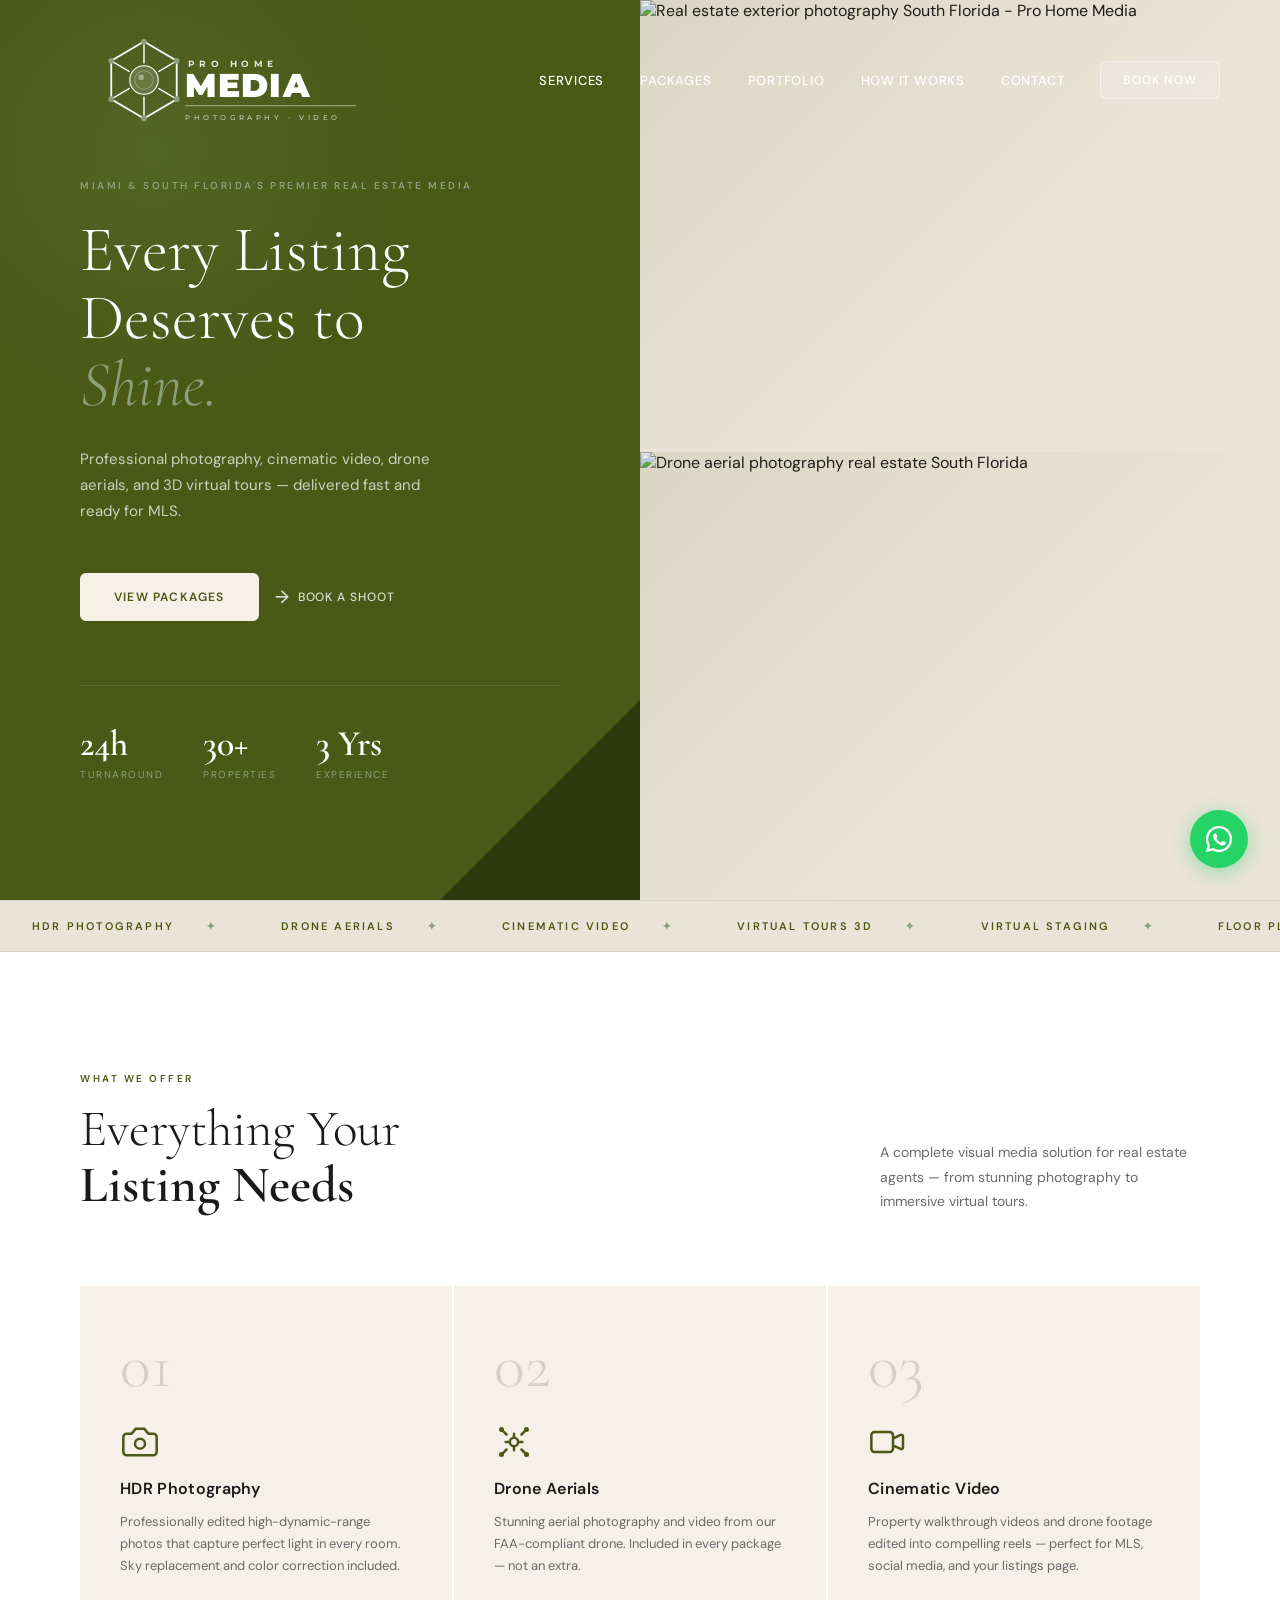
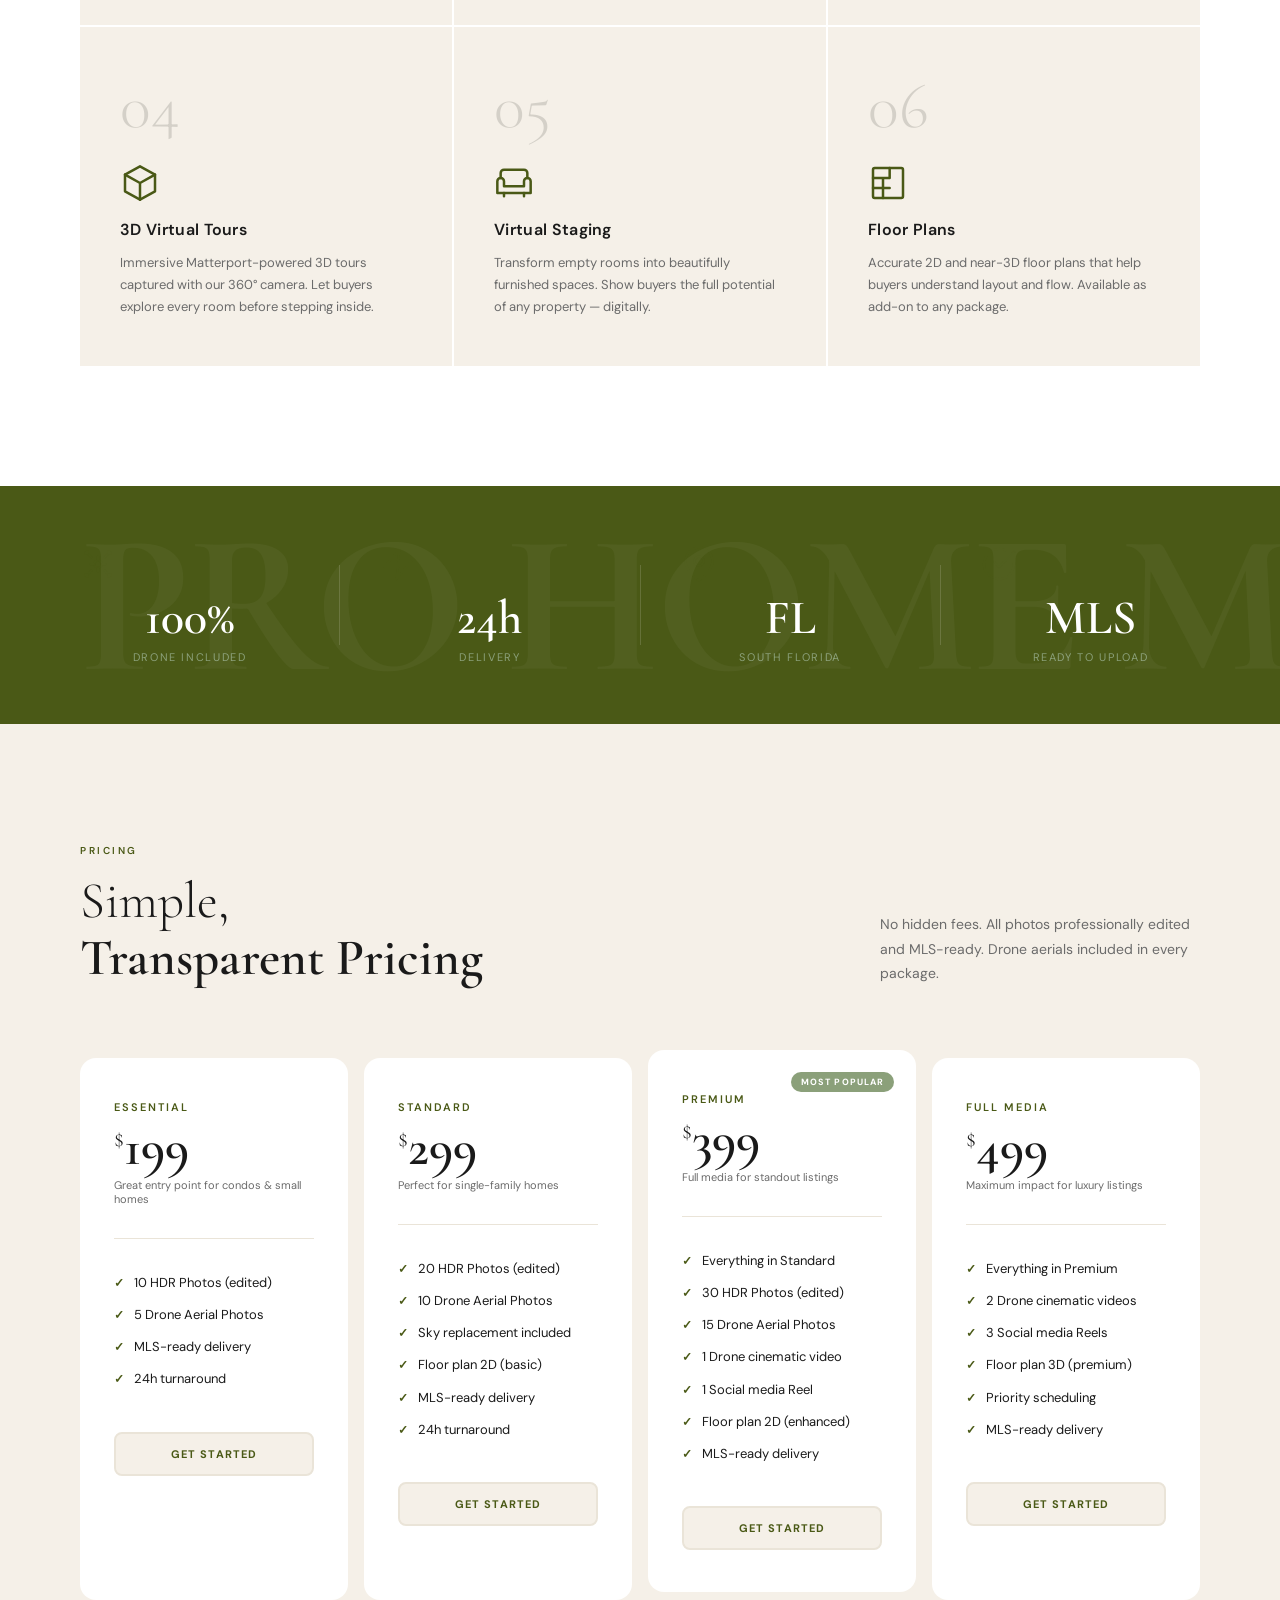
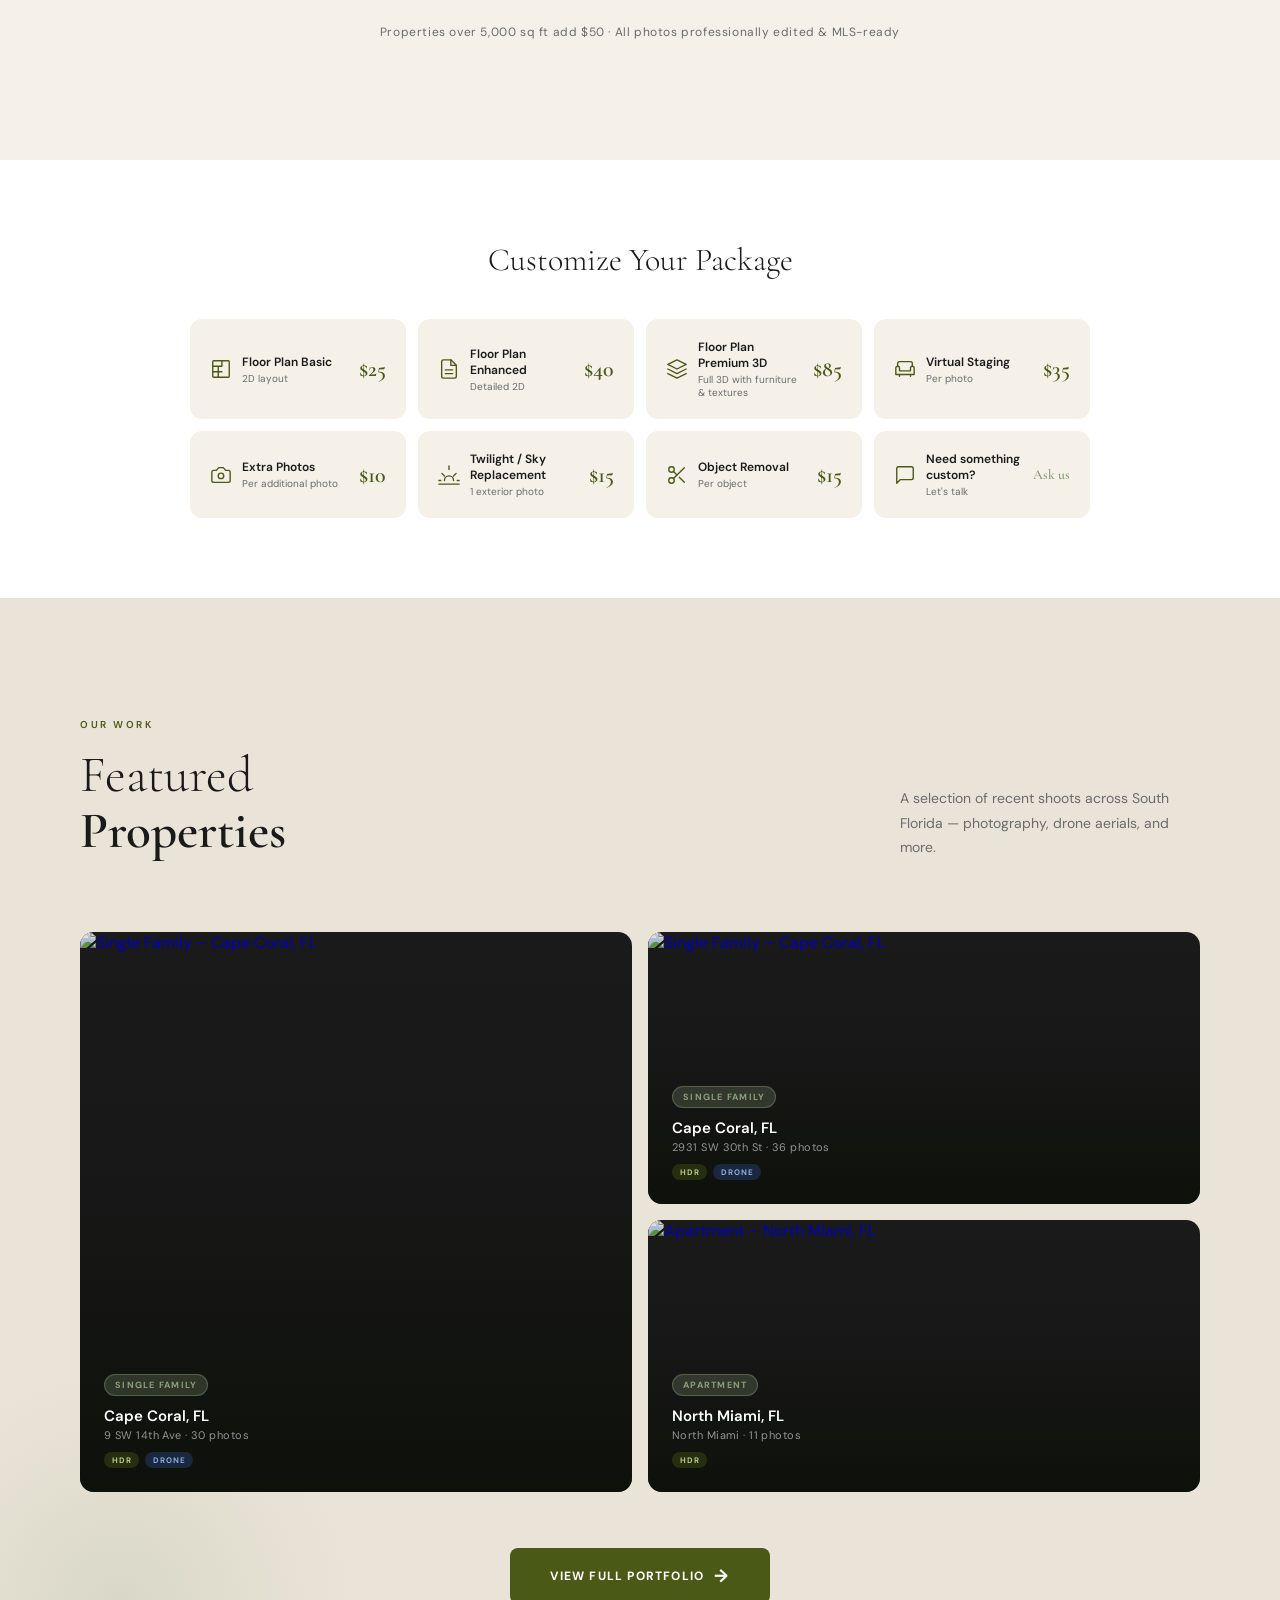
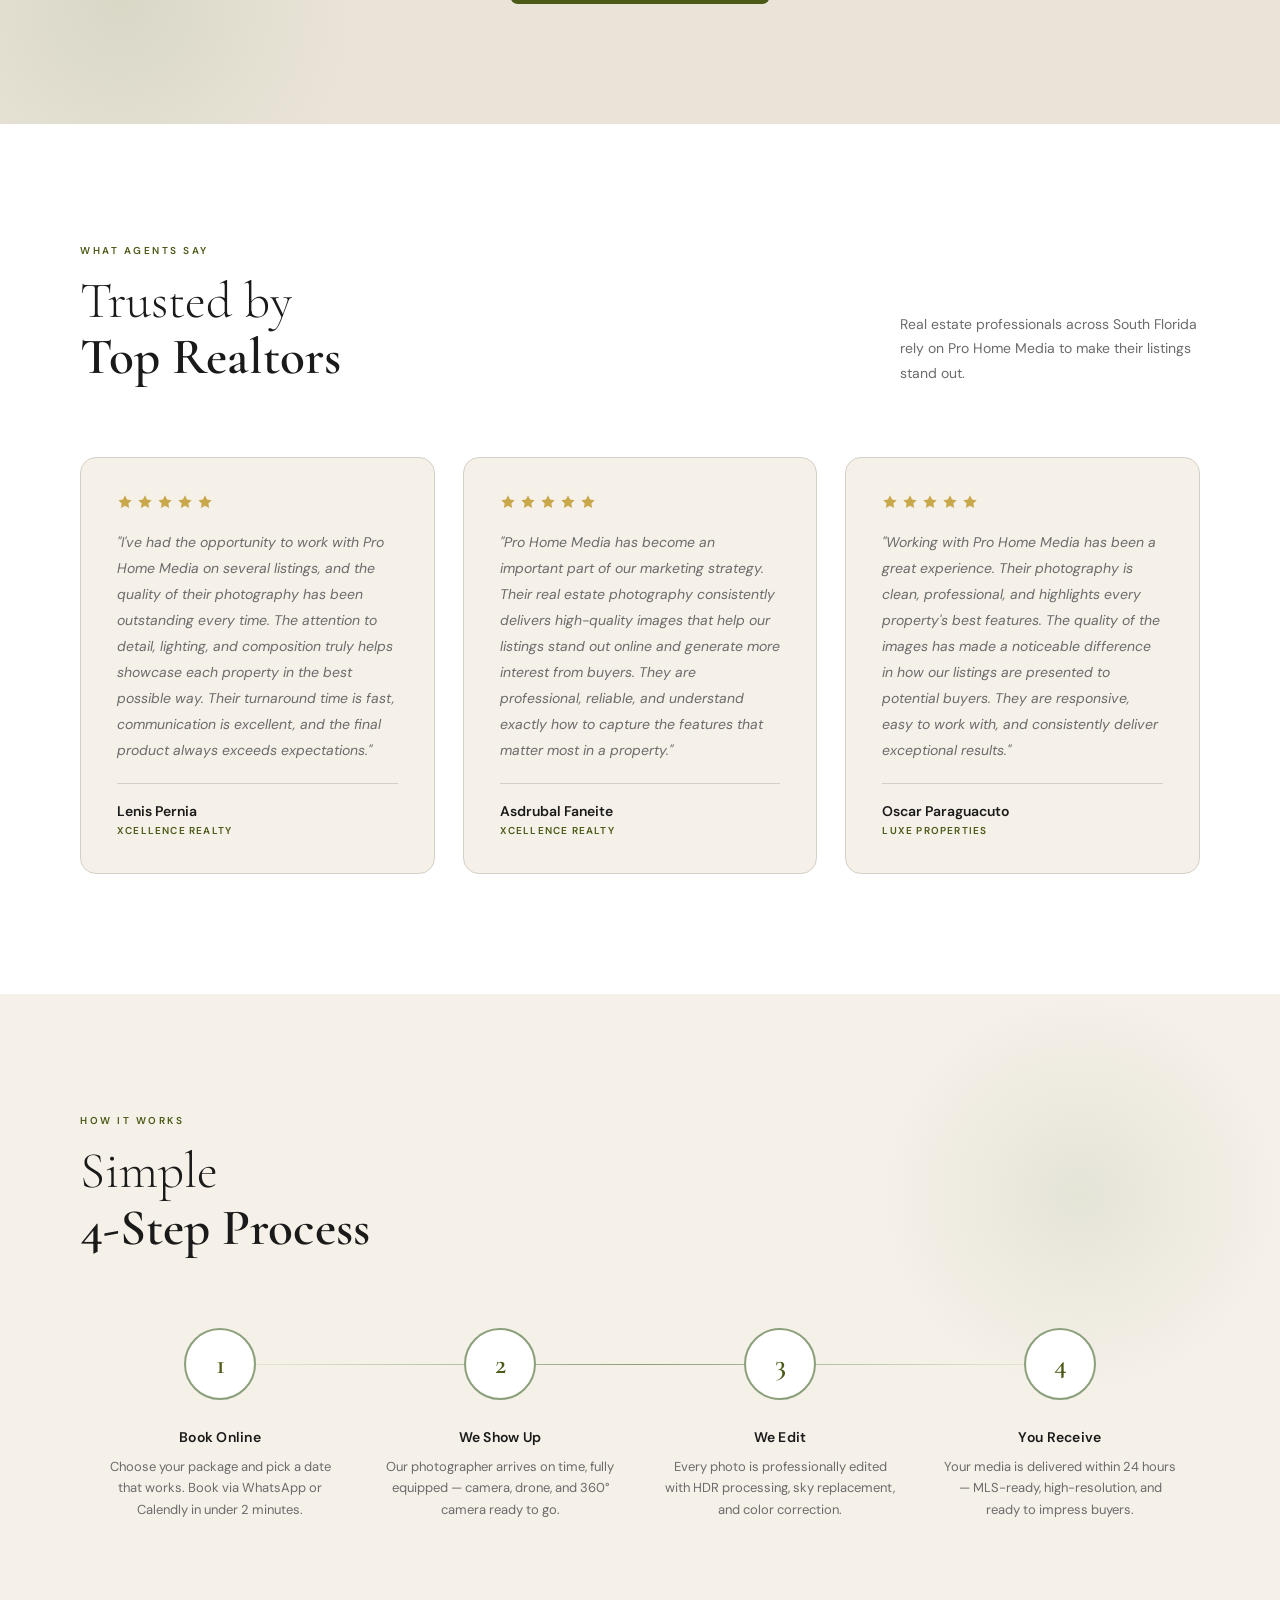
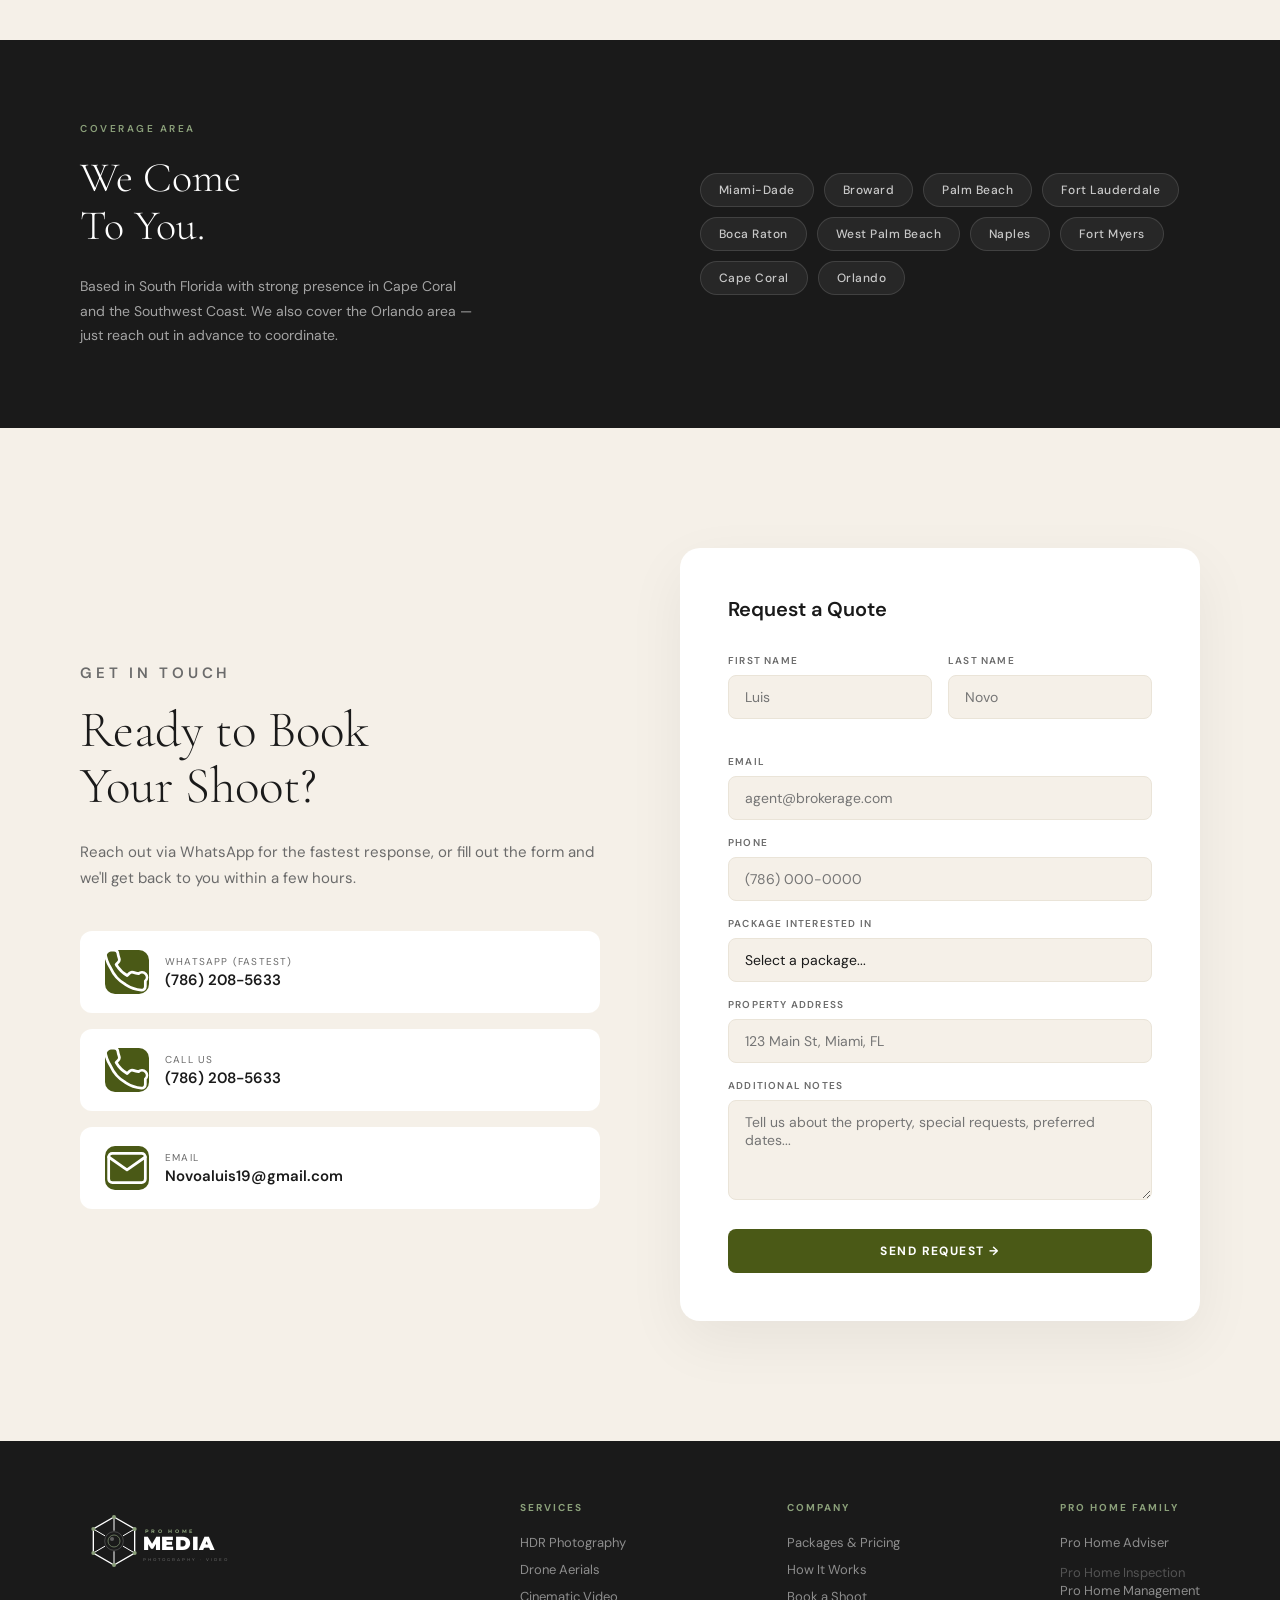
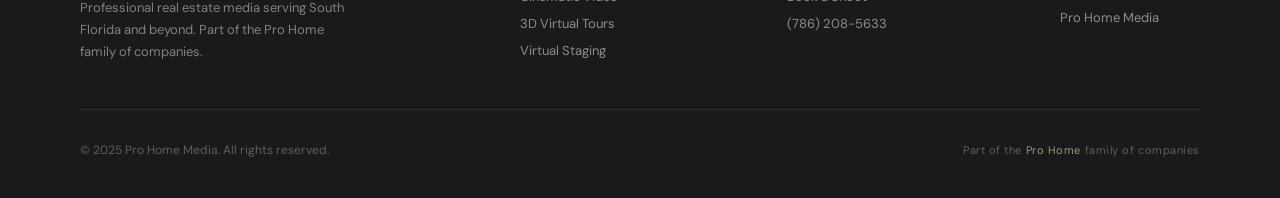
==== commit f751dd56: "SEO: add Miami landing page as primary market, update sitemap and llms.txt - Add real-estate-photogr" ====
--- a/index.html
+++ b/index.html
@@ -1214,7 +1214,7 @@
 <!-- HERO -->
 <section class="hero" id="home">
   <div class="hero-left">
-    <p class="hero-eyebrow">South Florida's Premier Real Estate Media</p>
+    <p class="hero-eyebrow">Miami & South Florida's Premier Real Estate Media</p>
     <h1 class="hero-title">
       Every Listing<br>
       Deserves to<br>
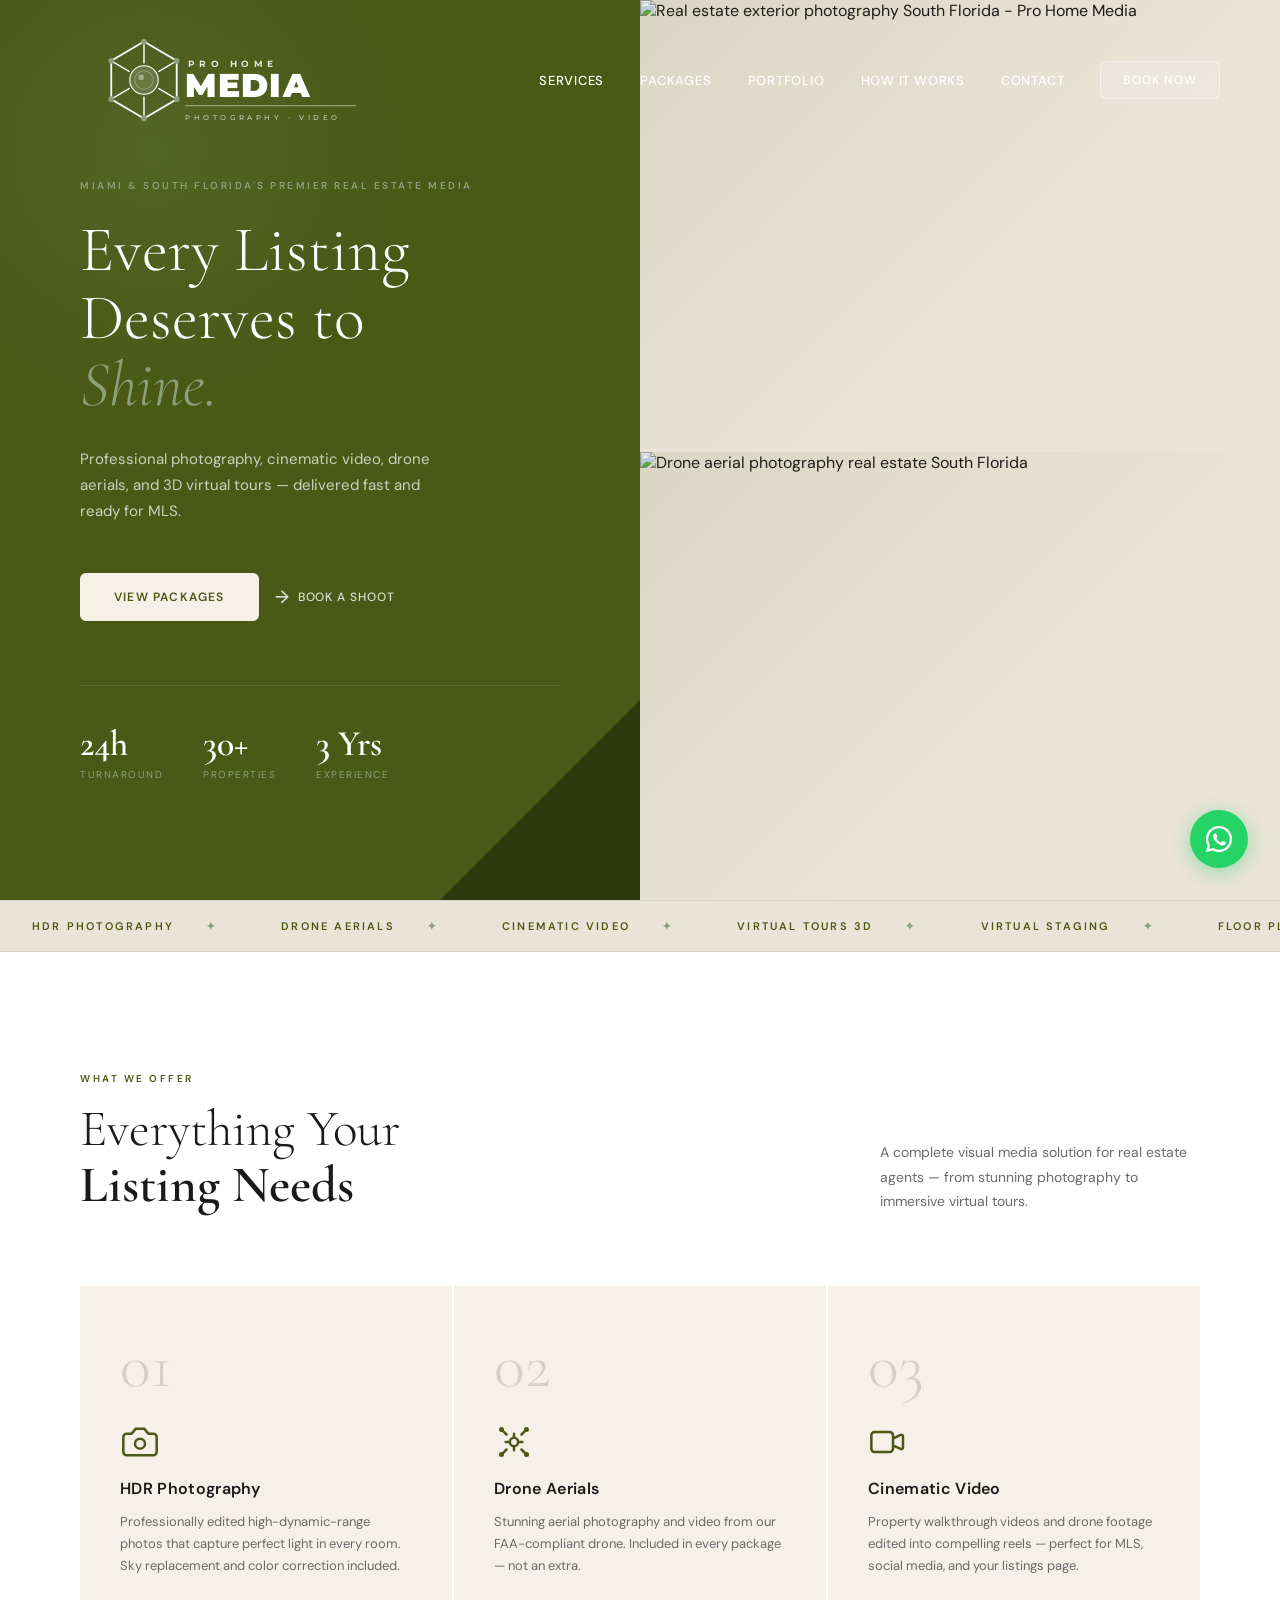
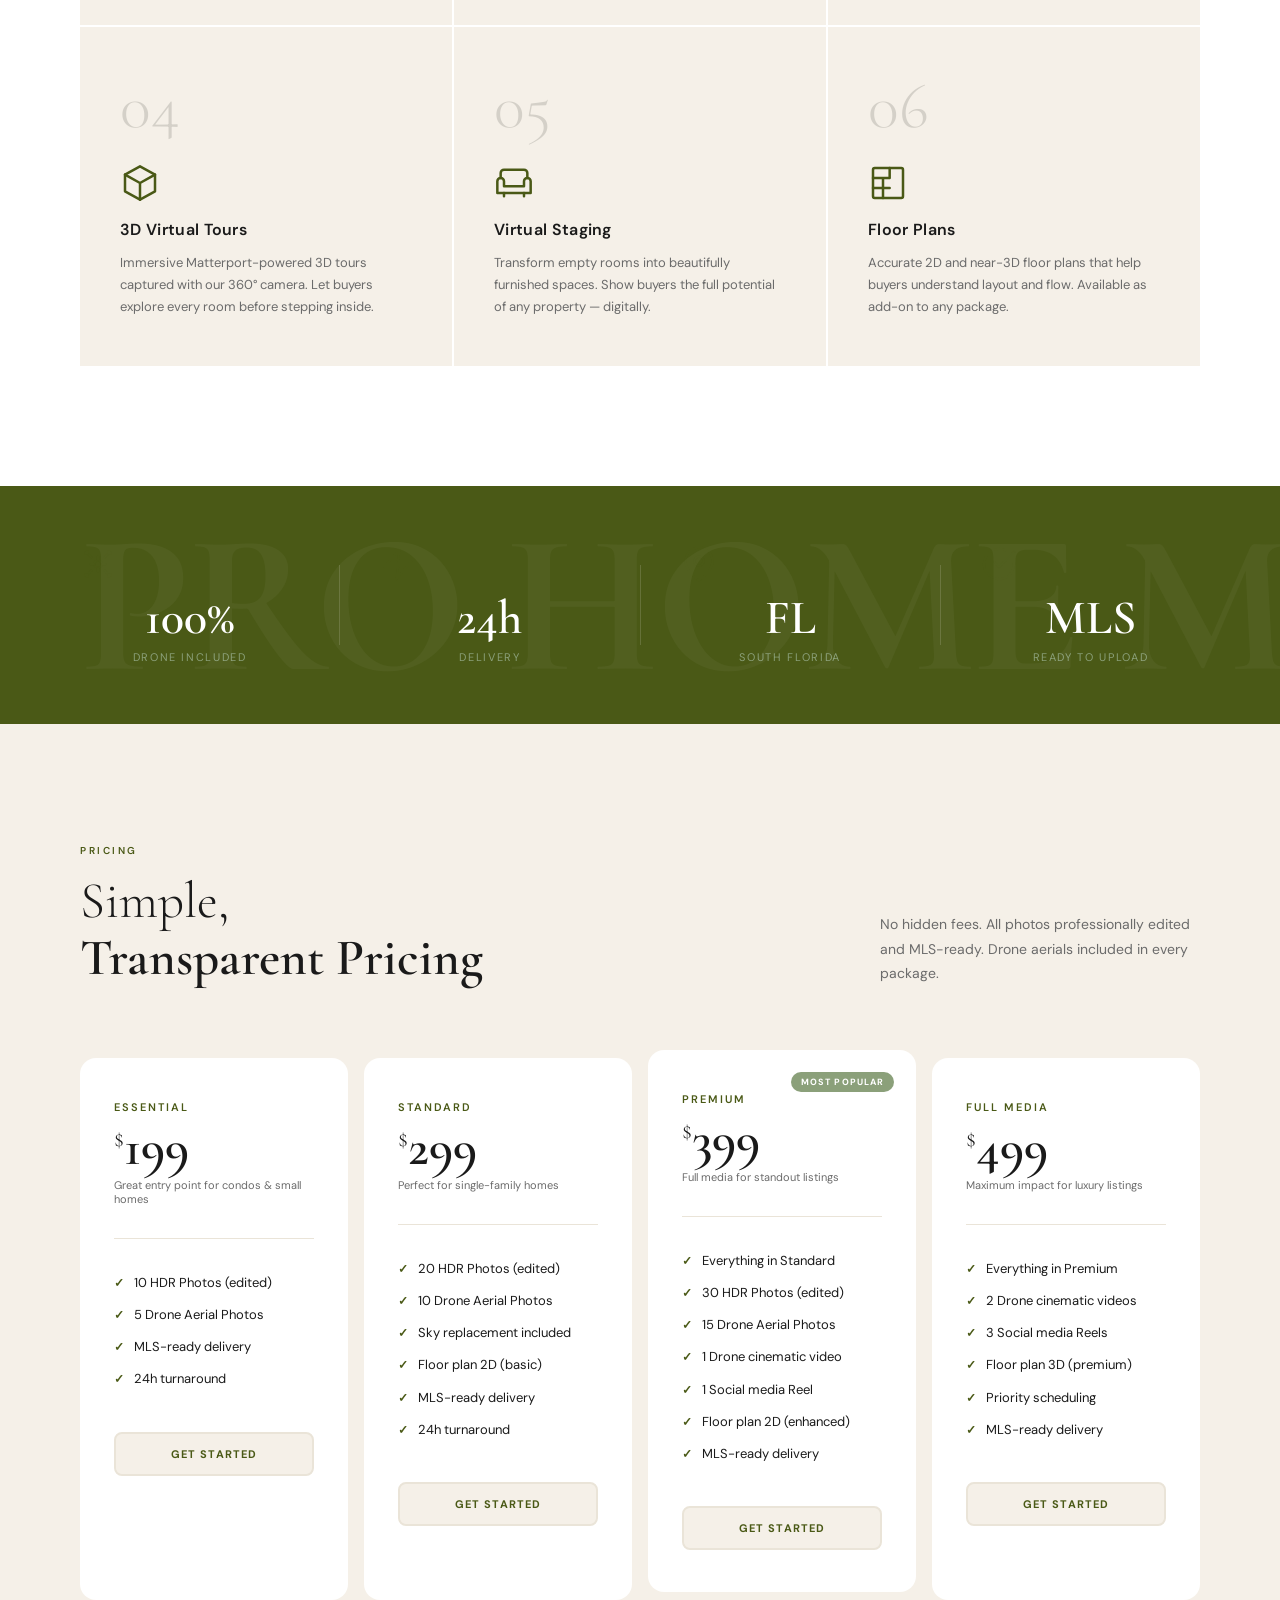
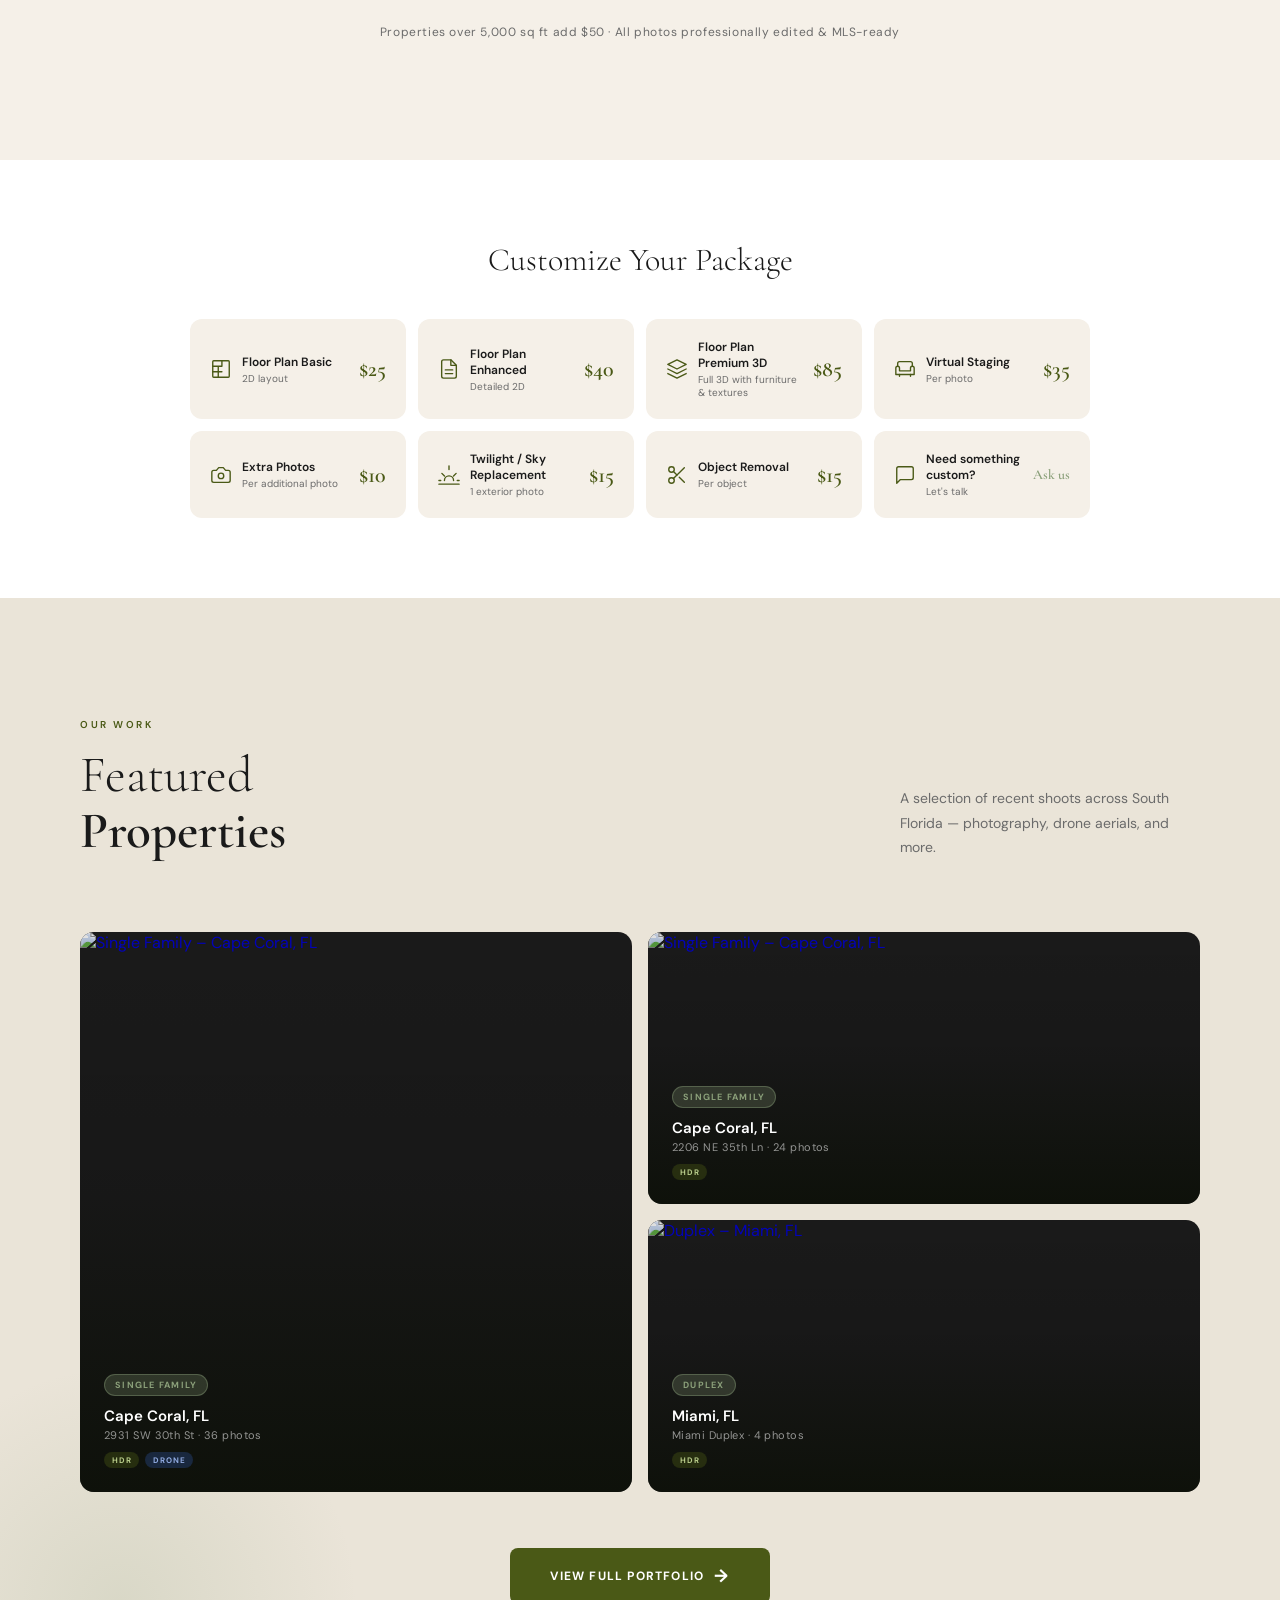
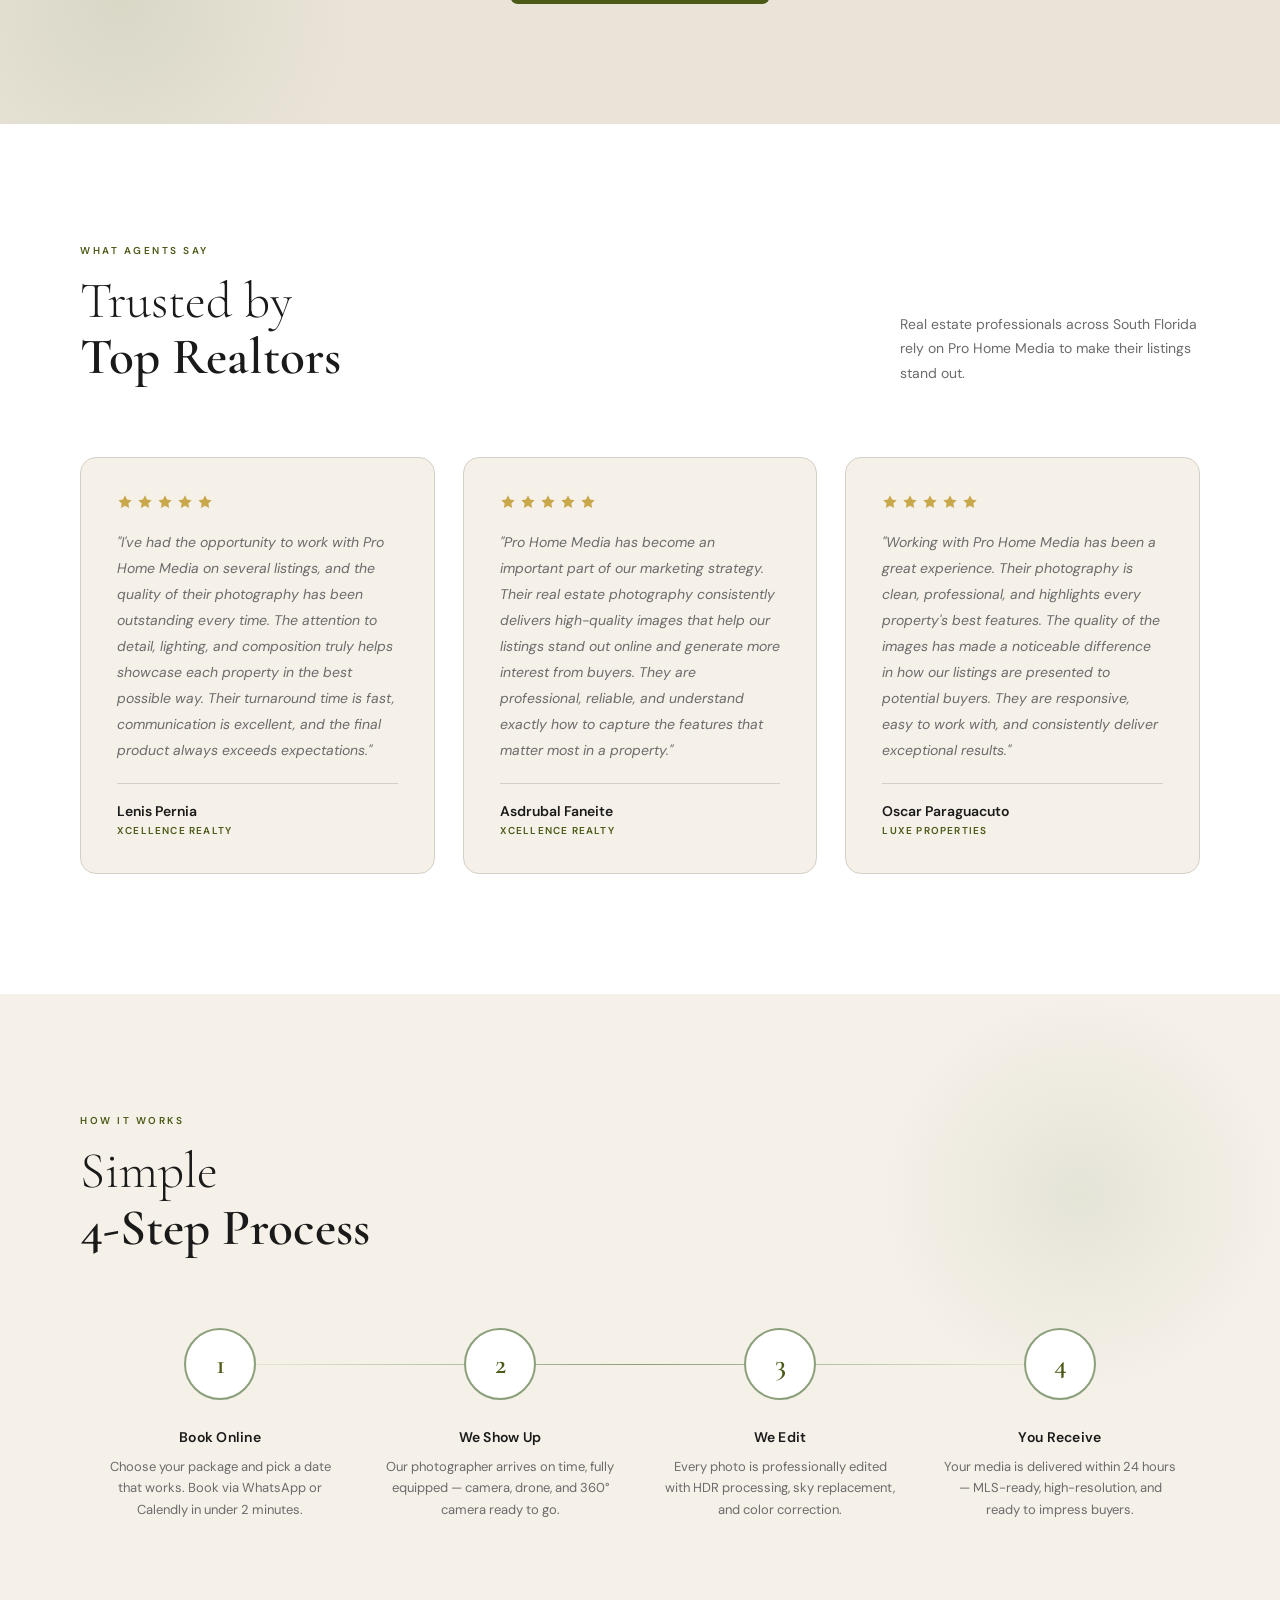
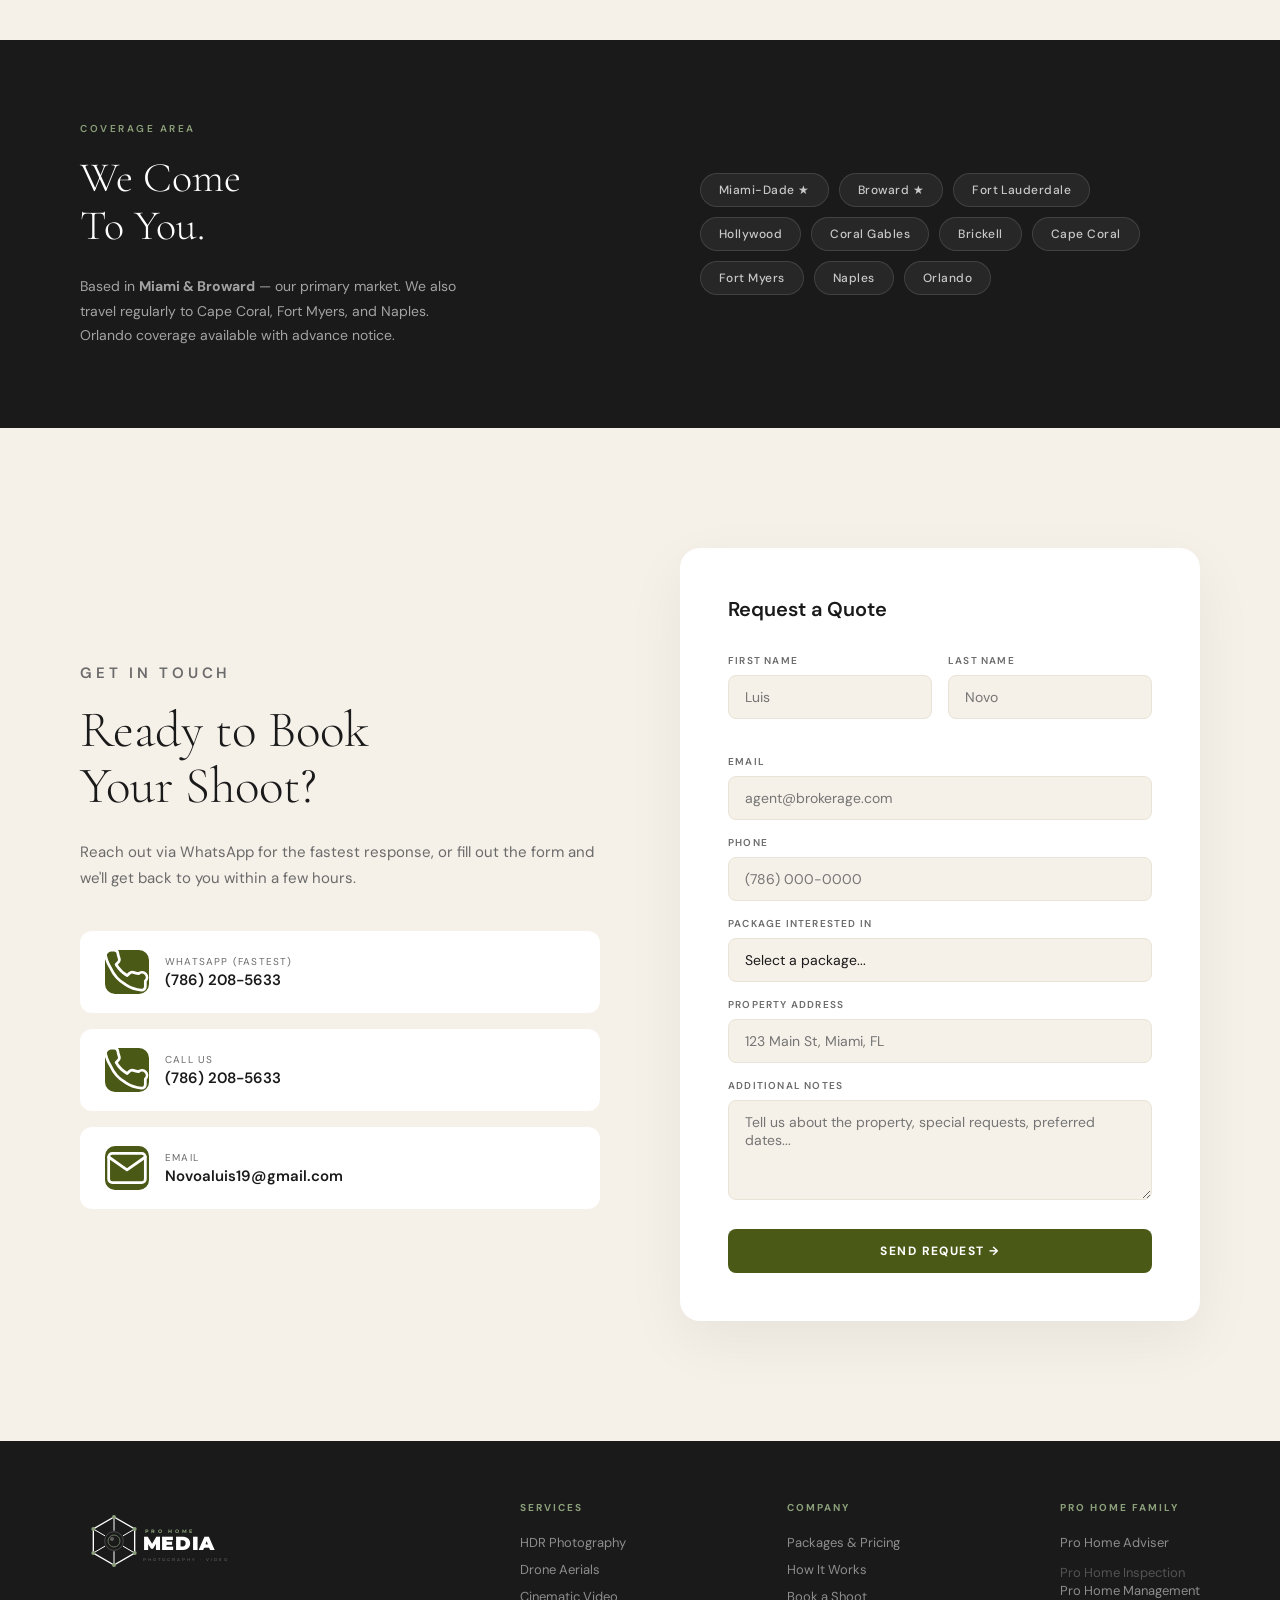
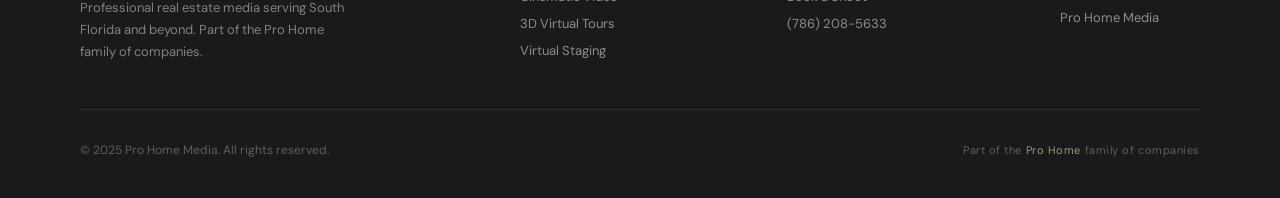
==== commit 145e127c: "SEO: add Broward page, update coverage hierarchy Miami+Broward primary - Add real-estate-photography" ====
--- a/index.html
+++ b/index.html
@@ -48,6 +48,9 @@
         "addressCountry": "US"
       },
       "areaServed": [
+        { "@type": "City", "name": "Miami" },
+        { "@type": "City", "name": "Fort Lauderdale" },
+        { "@type": "City", "name": "Hollywood" },
         { "@type": "City", "name": "Cape Coral" },
         { "@type": "City", "name": "Fort Myers" },
         { "@type": "City", "name": "Naples" },
@@ -1647,18 +1650,18 @@
   <div class="coverage-text">
     <p class="eyebrow">Coverage Area</p>
     <h2>We Come<br>To You.</h2>
-    <p>Based in South Florida with strong presence in Cape Coral and the Southwest Coast. We also cover the Orlando area — just reach out in advance to coordinate.</p>
+    <p>Based in <strong>Miami & Broward</strong> — our primary market. We also travel regularly to Cape Coral, Fort Myers, and Naples. Orlando coverage available with advance notice.</p>
   </div>
   <div class="coverage-areas">
-    <span class="area-tag">Miami-Dade</span>
-    <span class="area-tag">Broward</span>
-    <span class="area-tag">Palm Beach</span>
+    <span class="area-tag">Miami-Dade ★</span>
+    <span class="area-tag">Broward ★</span>
     <span class="area-tag">Fort Lauderdale</span>
-    <span class="area-tag">Boca Raton</span>
-    <span class="area-tag">West Palm Beach</span>
+    <span class="area-tag">Hollywood</span>
+    <span class="area-tag">Coral Gables</span>
+    <span class="area-tag">Brickell</span>
+    <span class="area-tag">Cape Coral</span>
+    <span class="area-tag">Fort Myers</span>
     <span class="area-tag">Naples</span>
-    <span class="area-tag">Fort Myers</span>
-    <span class="area-tag">Cape Coral</span>
     <span class="area-tag">Orlando</span>
   </div>
 </div>
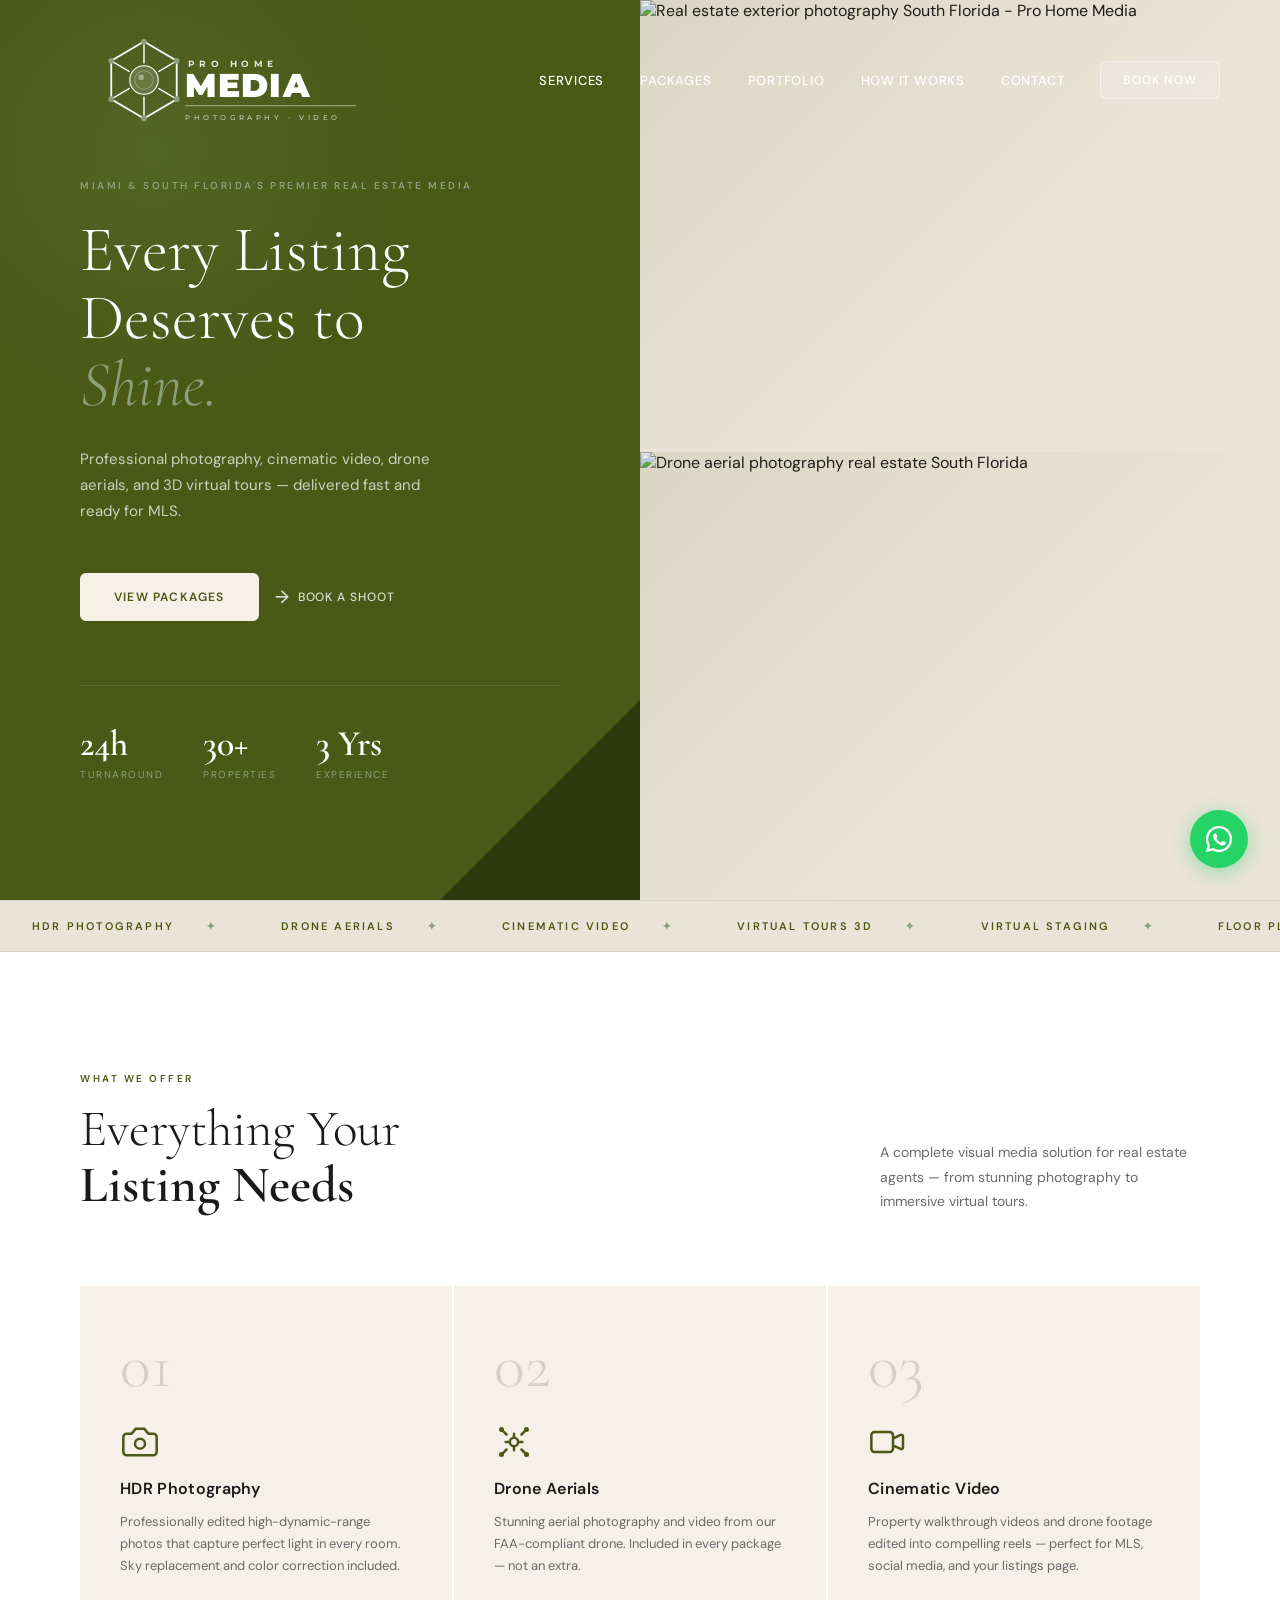
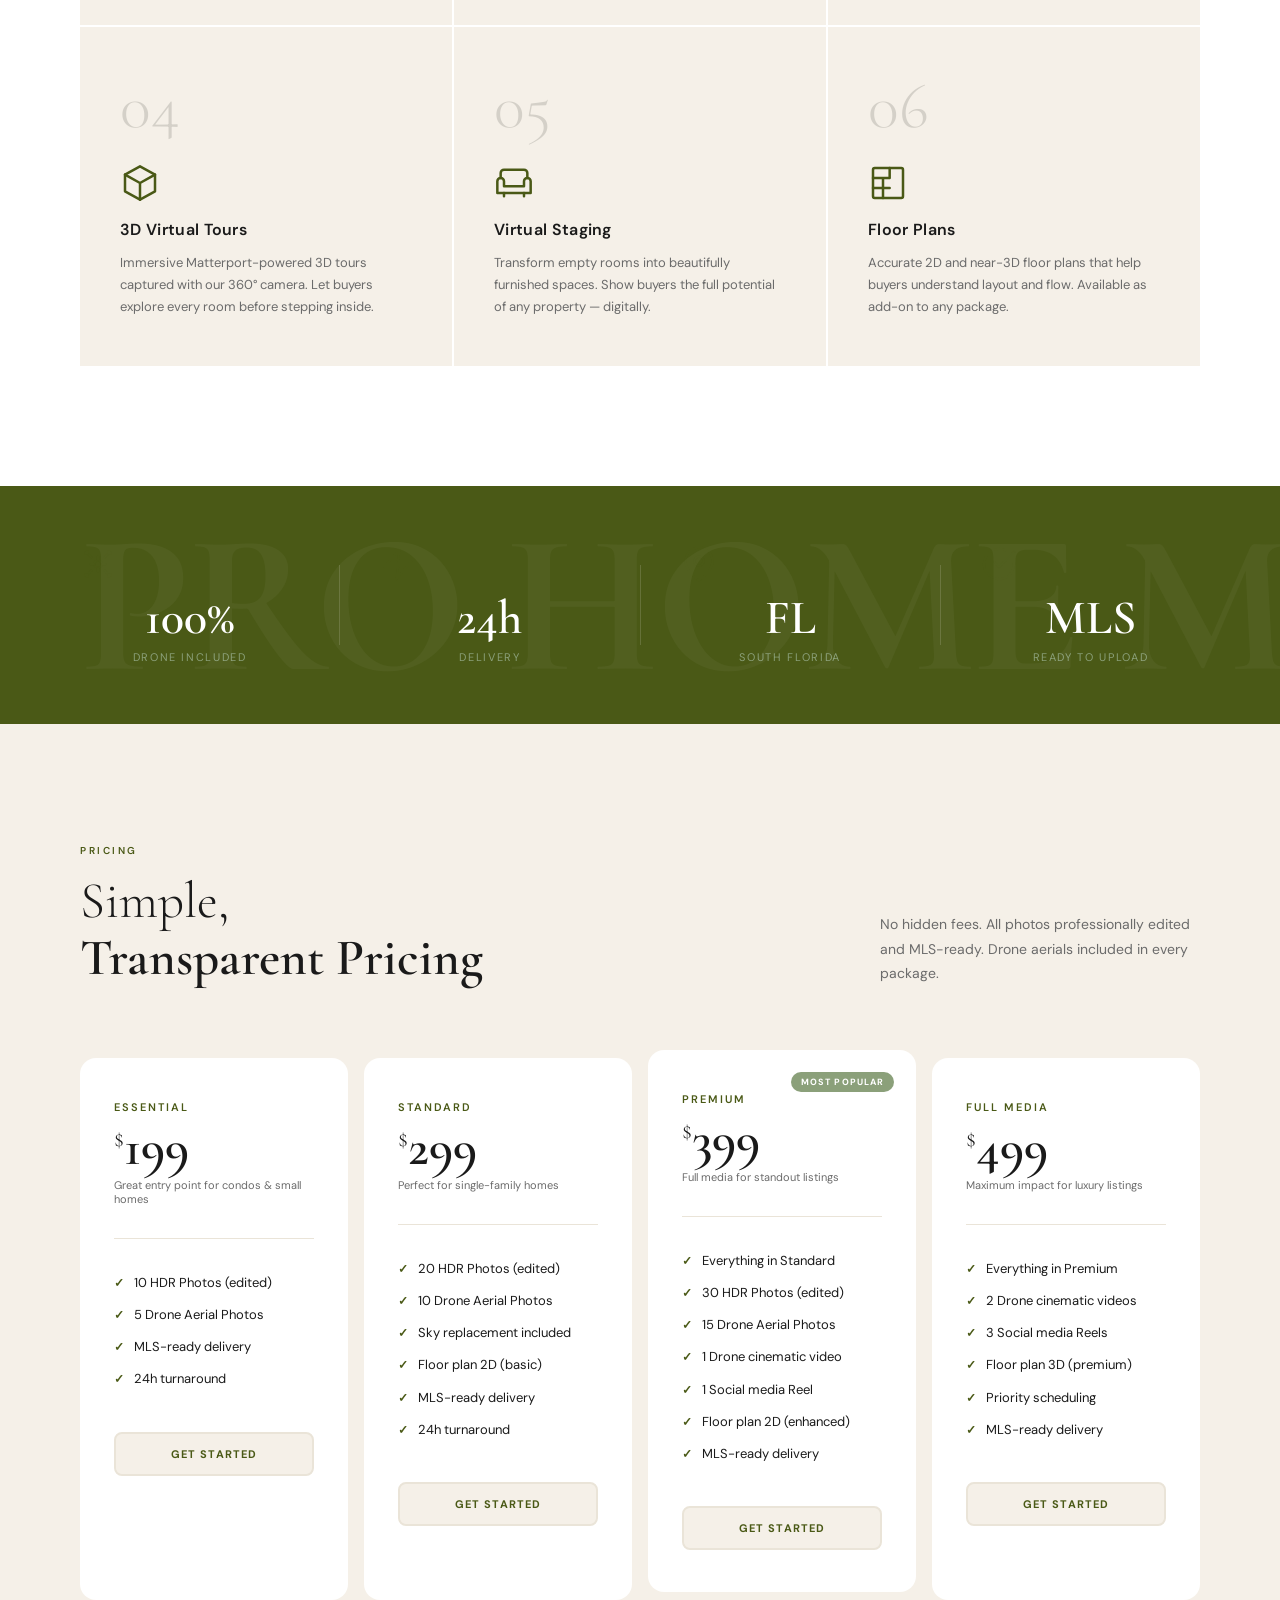
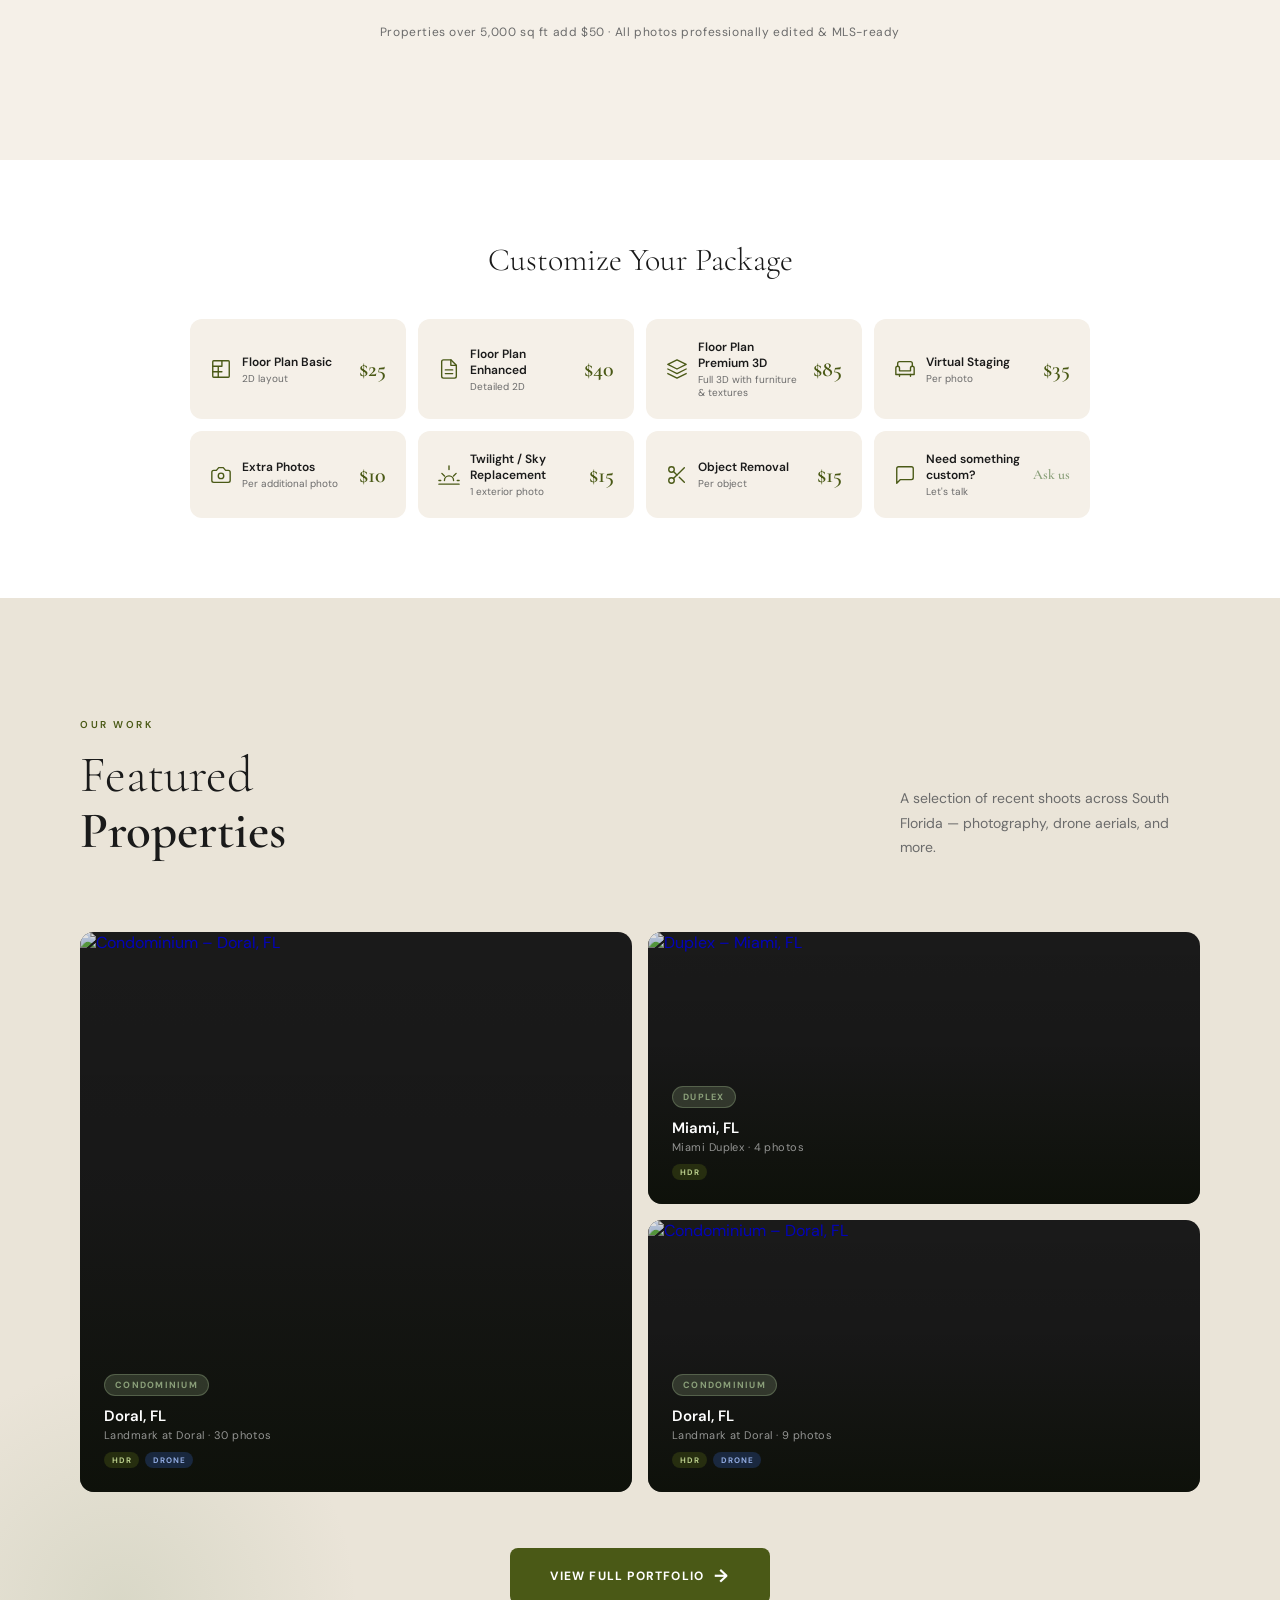
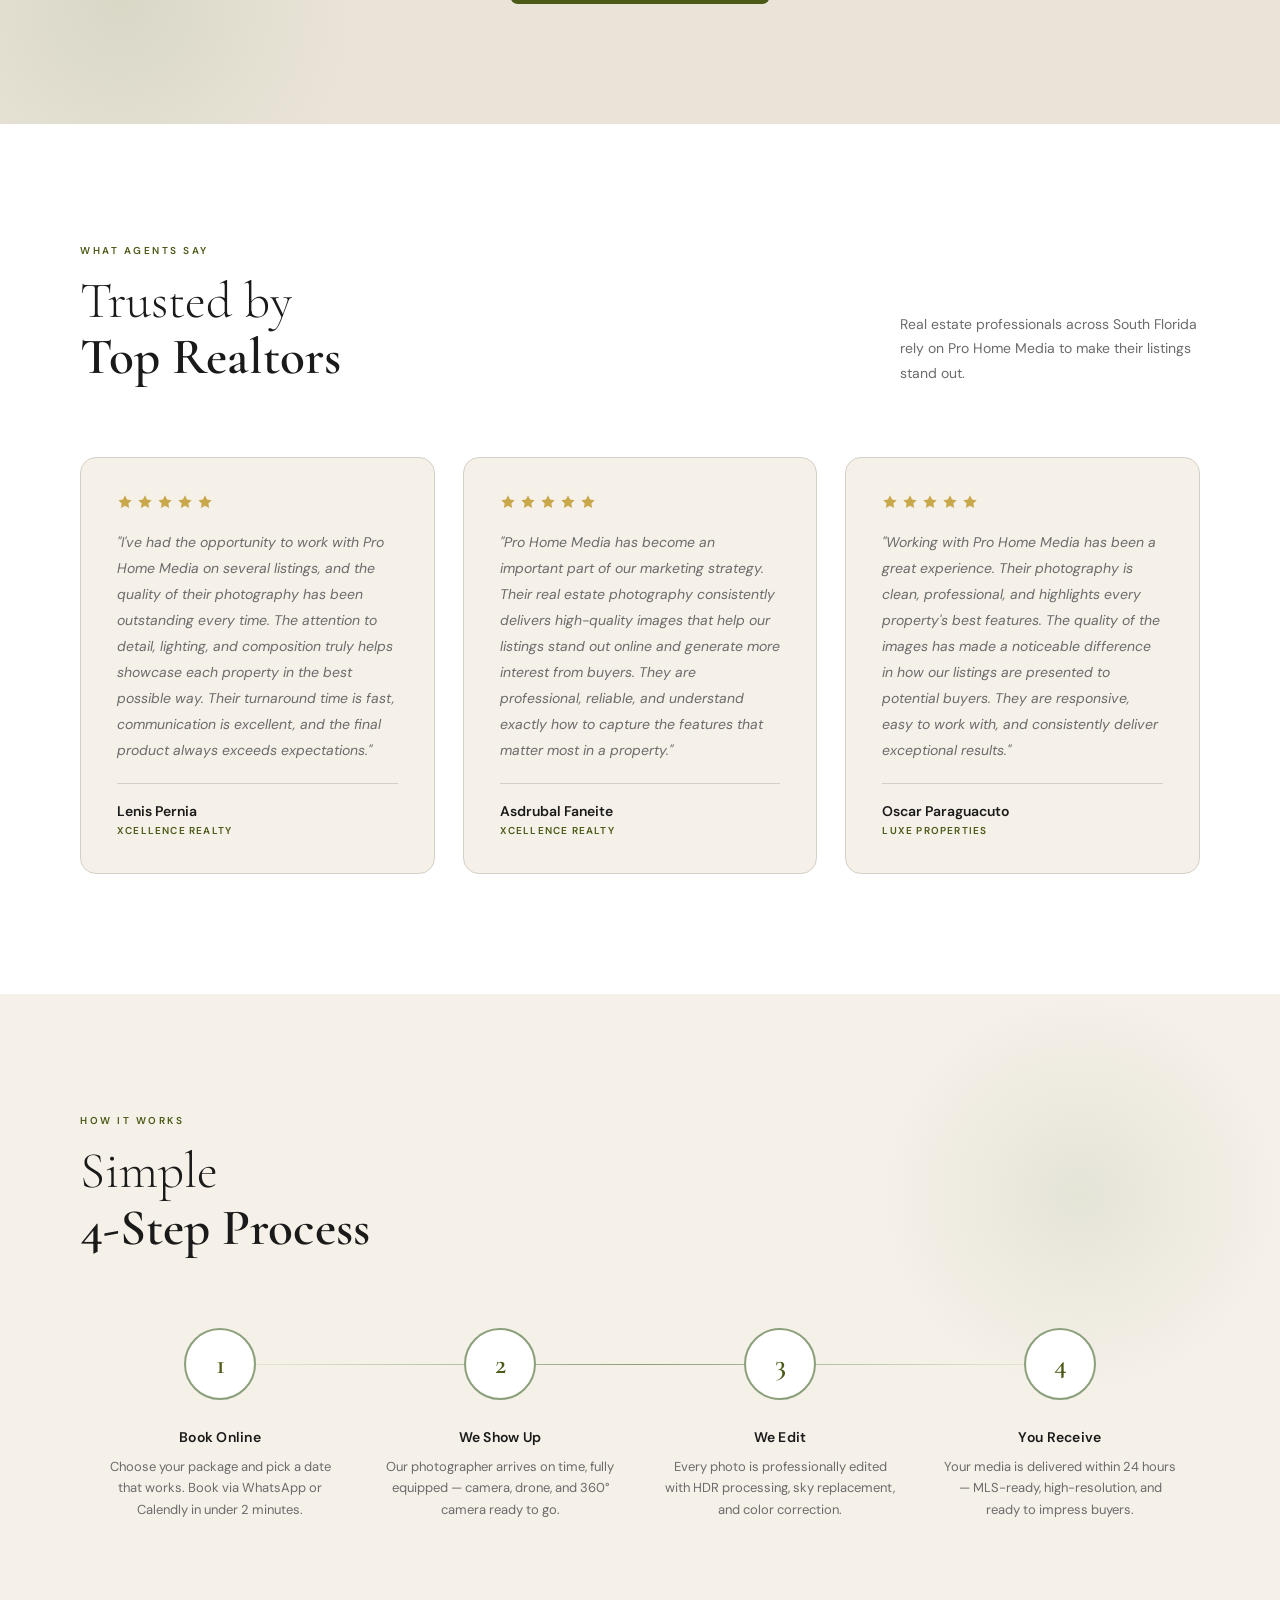
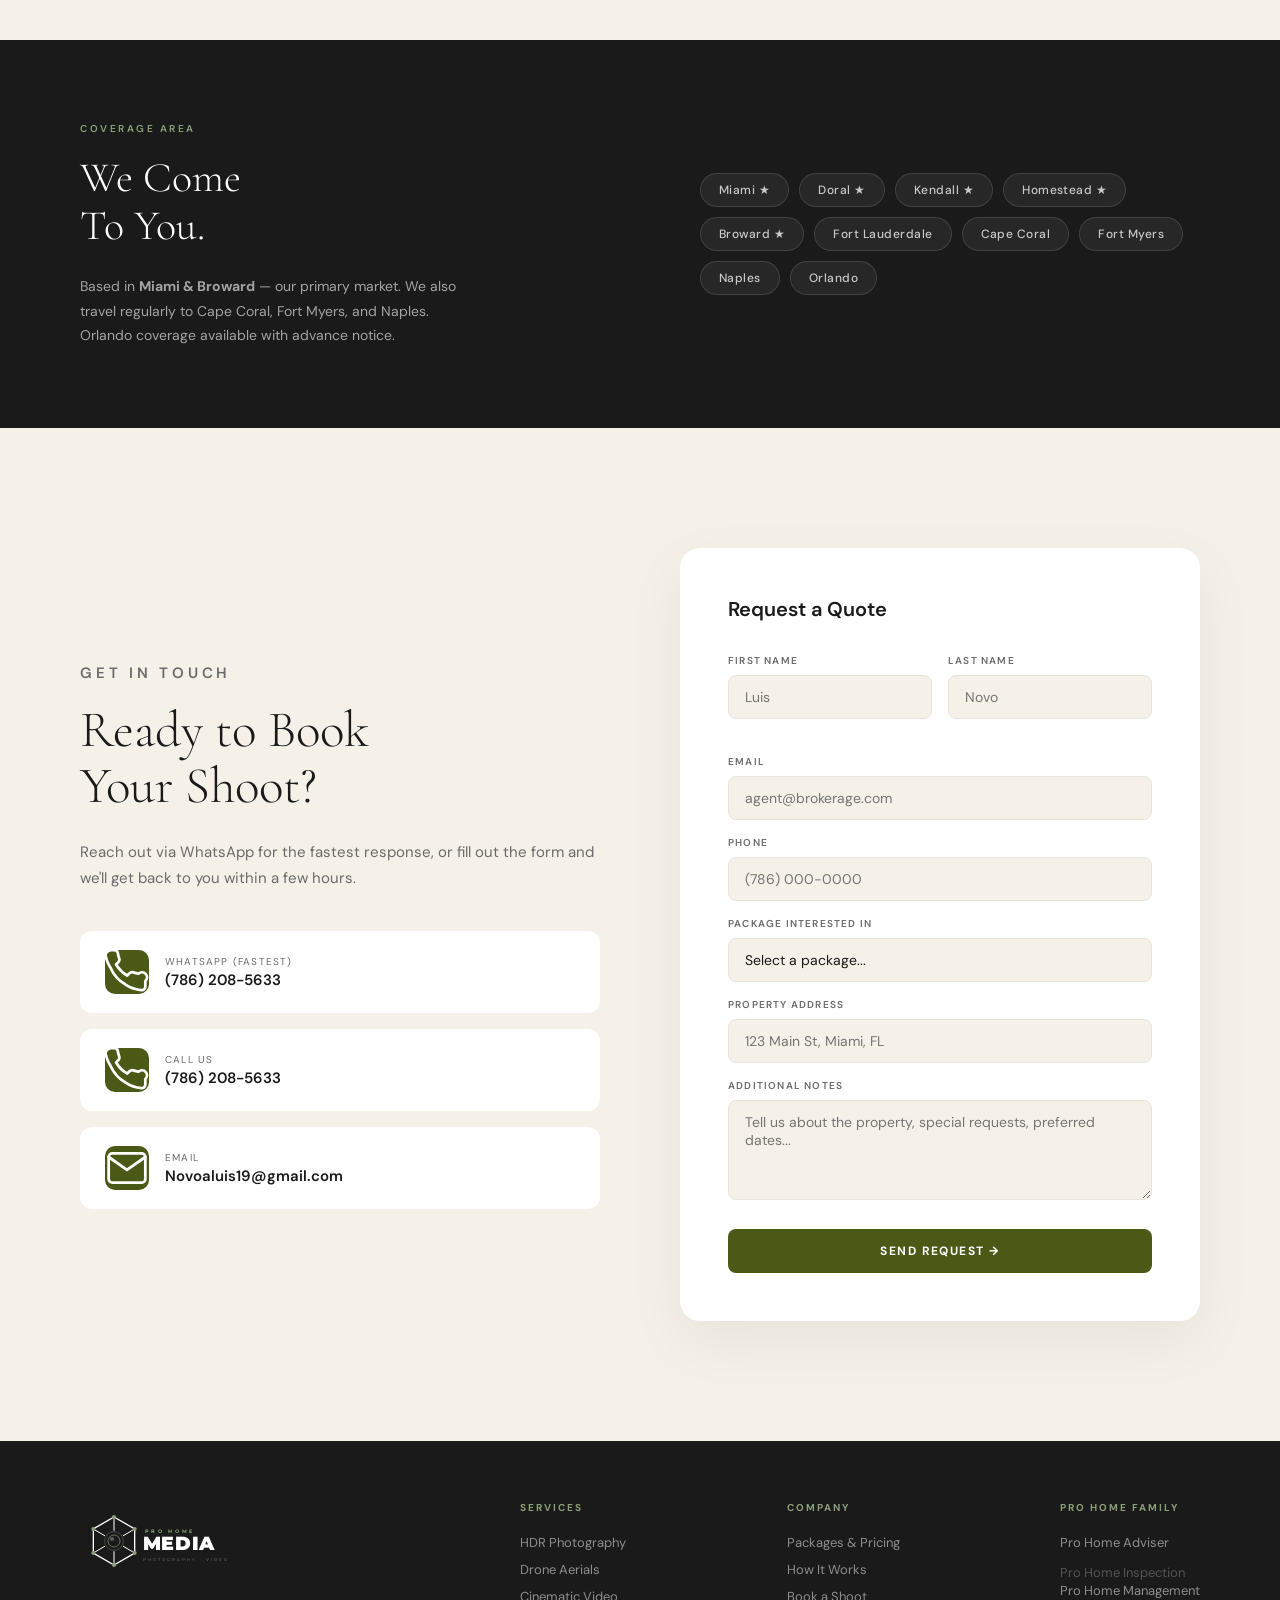
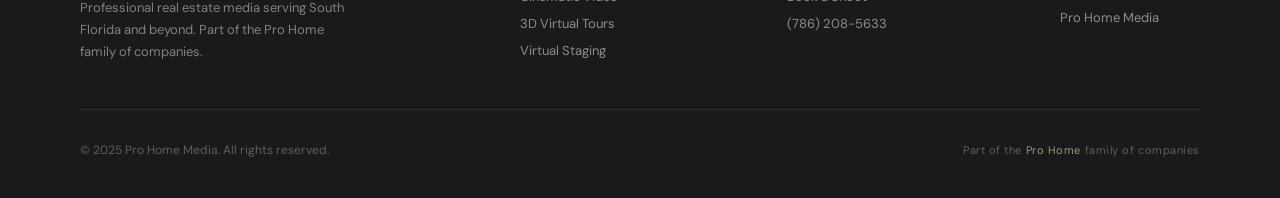
==== commit d3894516: "SEO: update Miami page to highlight Doral, Kendall, Homestead as primary areas Co-Authored-By: Claud" ====
--- a/index.html
+++ b/index.html
@@ -1653,12 +1653,12 @@
     <p>Based in <strong>Miami & Broward</strong> — our primary market. We also travel regularly to Cape Coral, Fort Myers, and Naples. Orlando coverage available with advance notice.</p>
   </div>
   <div class="coverage-areas">
-    <span class="area-tag">Miami-Dade ★</span>
+    <span class="area-tag">Miami ★</span>
+    <span class="area-tag">Doral ★</span>
+    <span class="area-tag">Kendall ★</span>
+    <span class="area-tag">Homestead ★</span>
     <span class="area-tag">Broward ★</span>
     <span class="area-tag">Fort Lauderdale</span>
-    <span class="area-tag">Hollywood</span>
-    <span class="area-tag">Coral Gables</span>
-    <span class="area-tag">Brickell</span>
     <span class="area-tag">Cape Coral</span>
     <span class="area-tag">Fort Myers</span>
     <span class="area-tag">Naples</span>
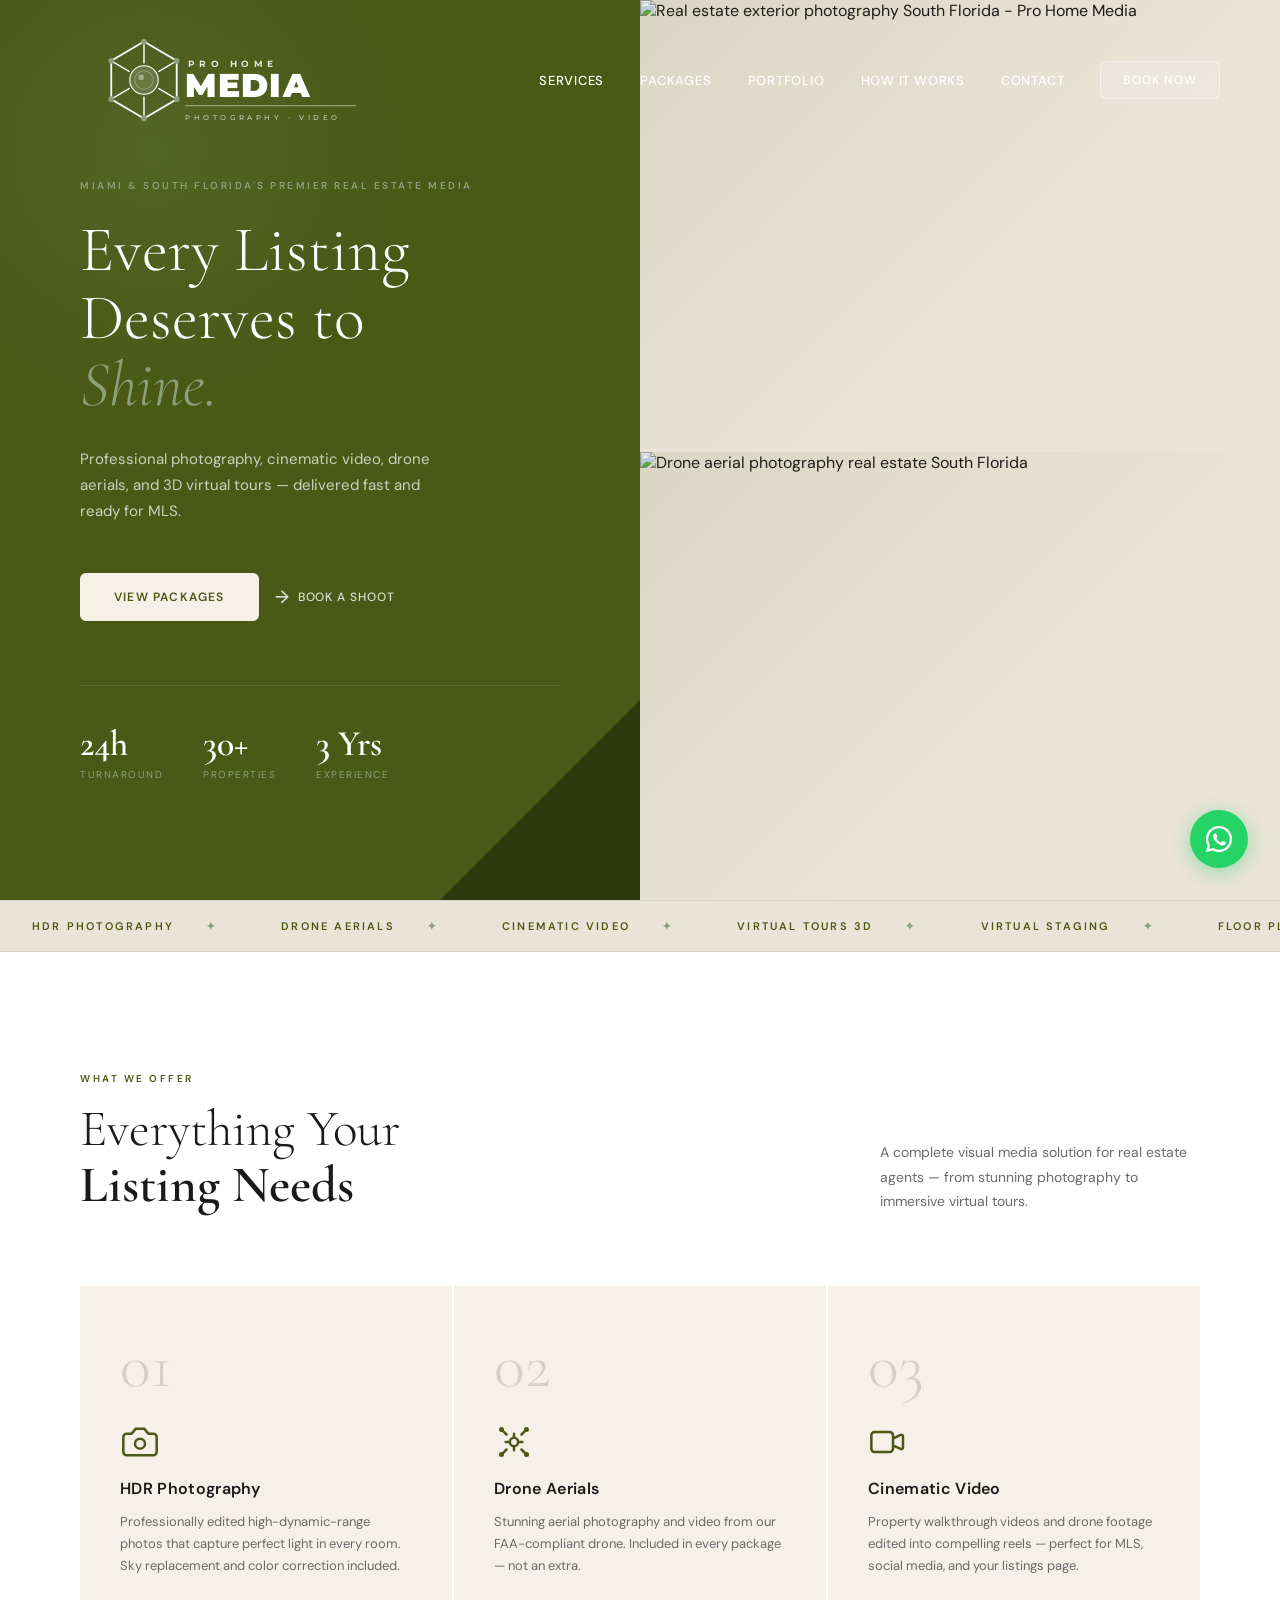
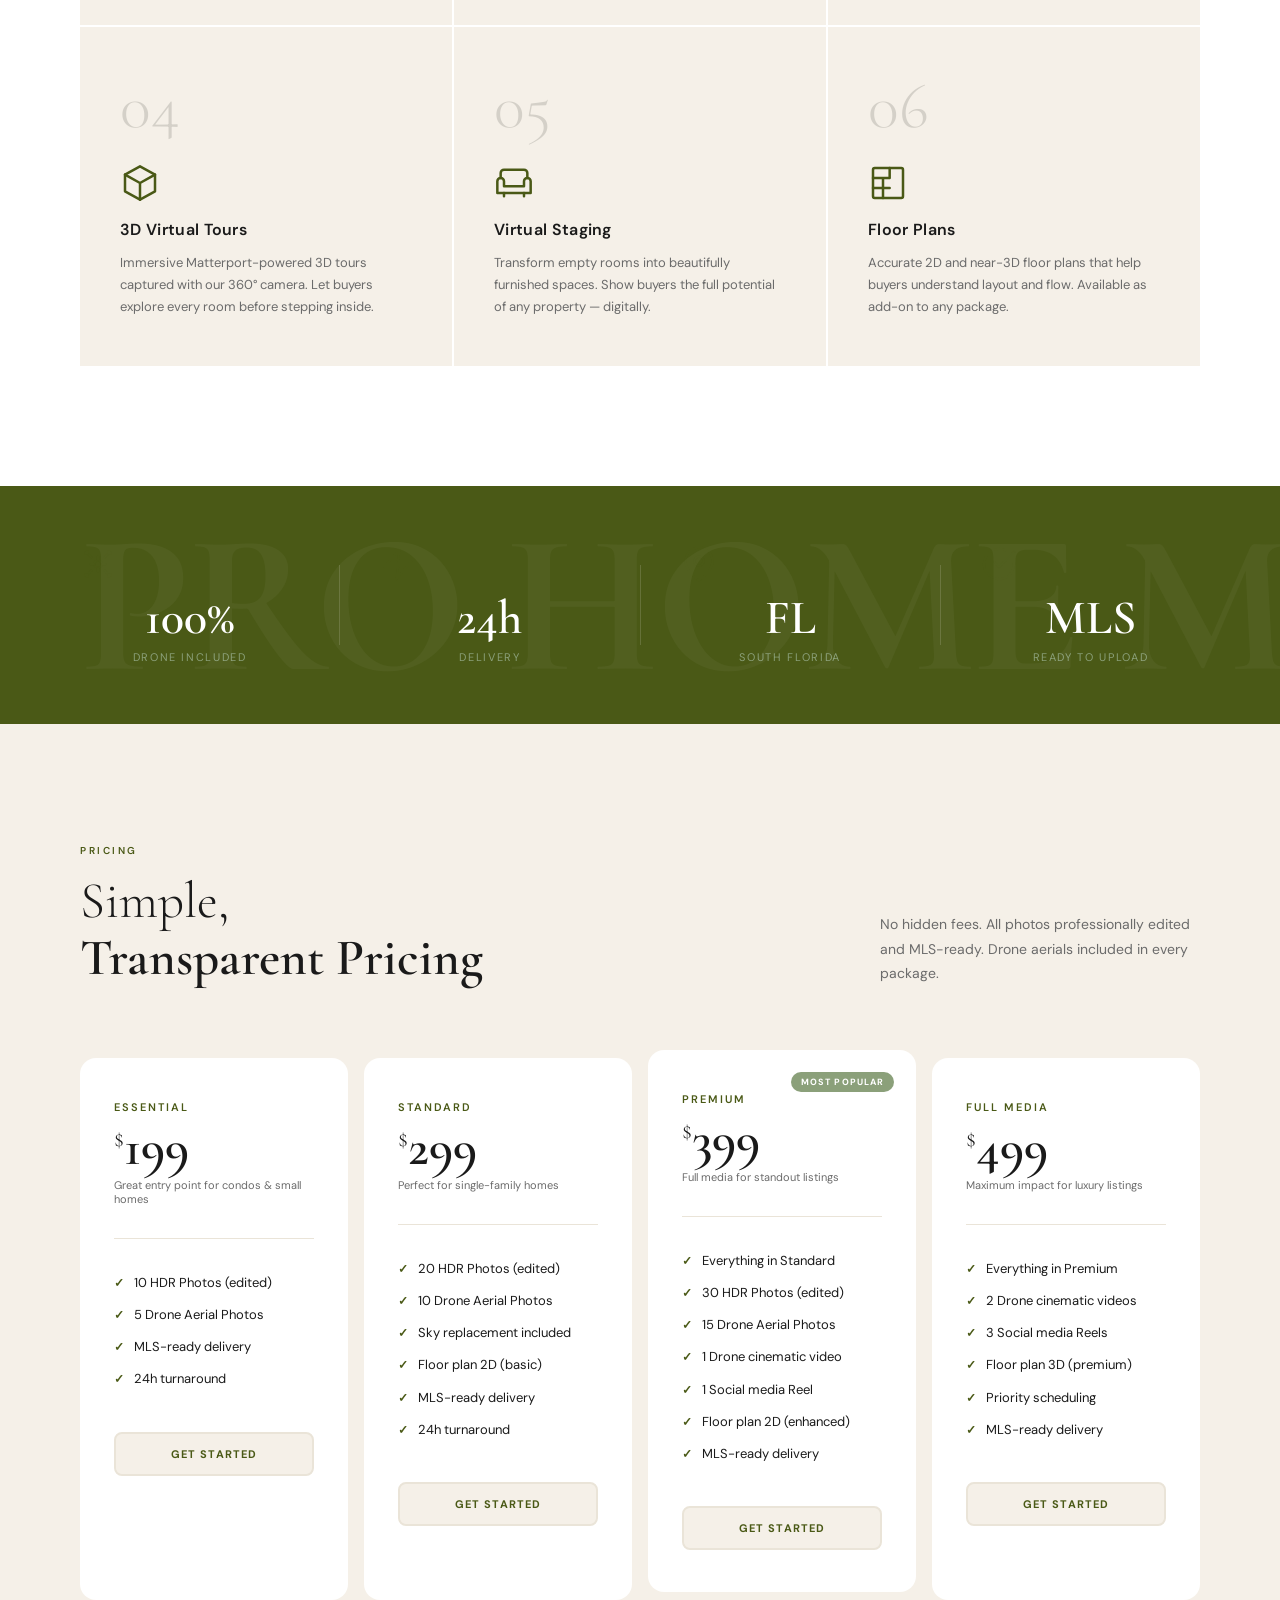
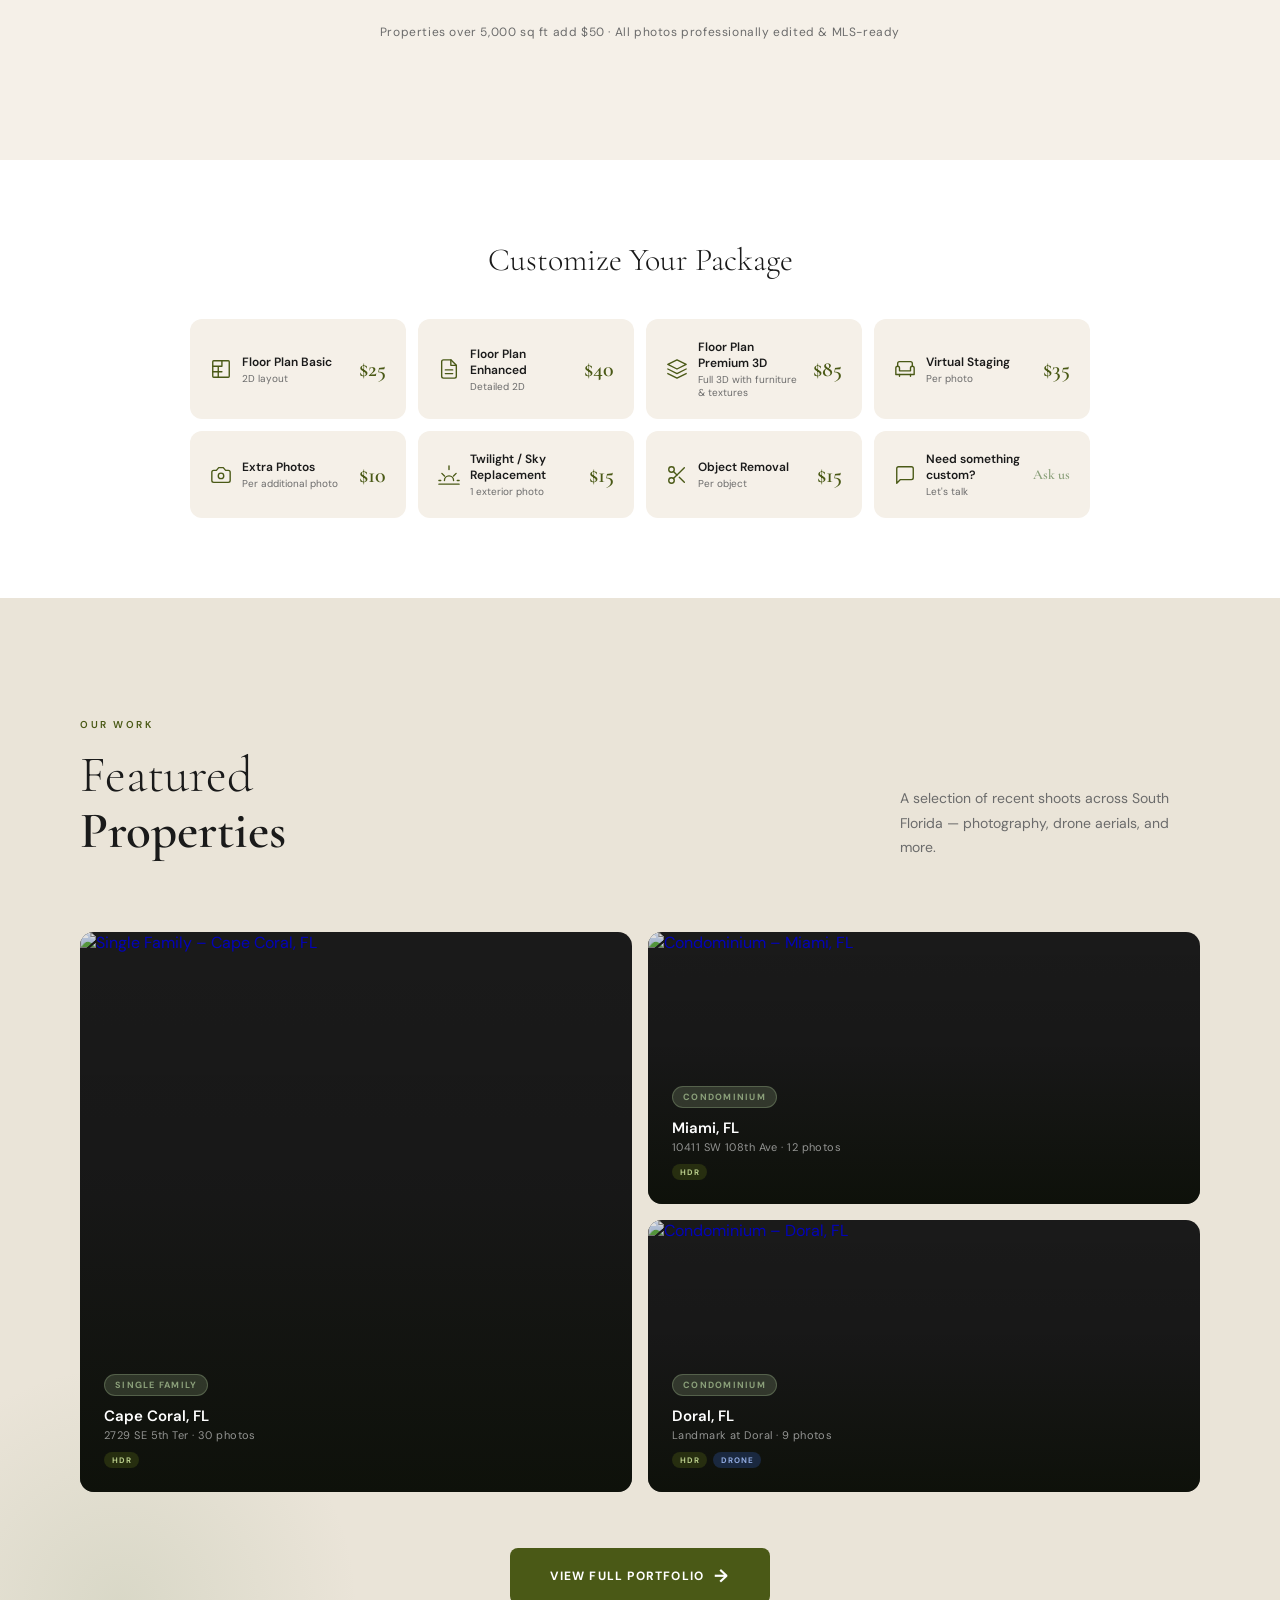
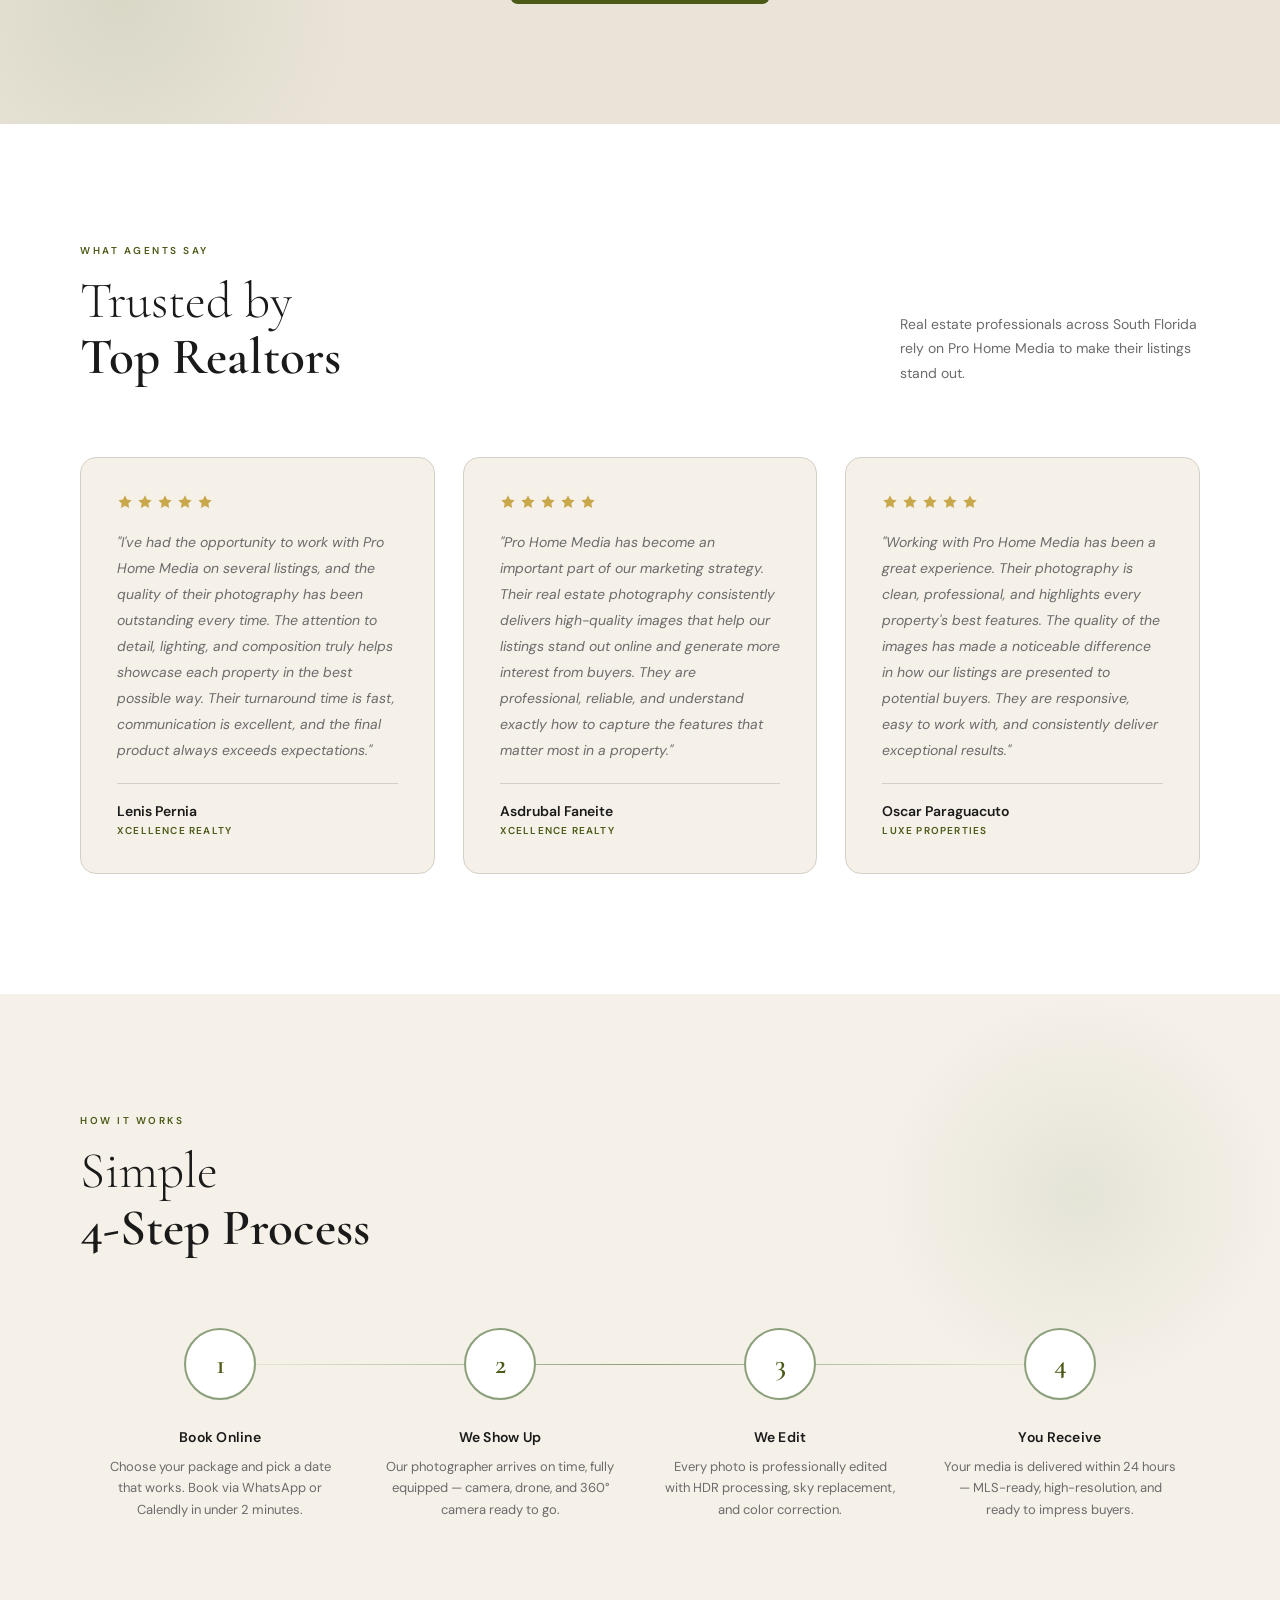
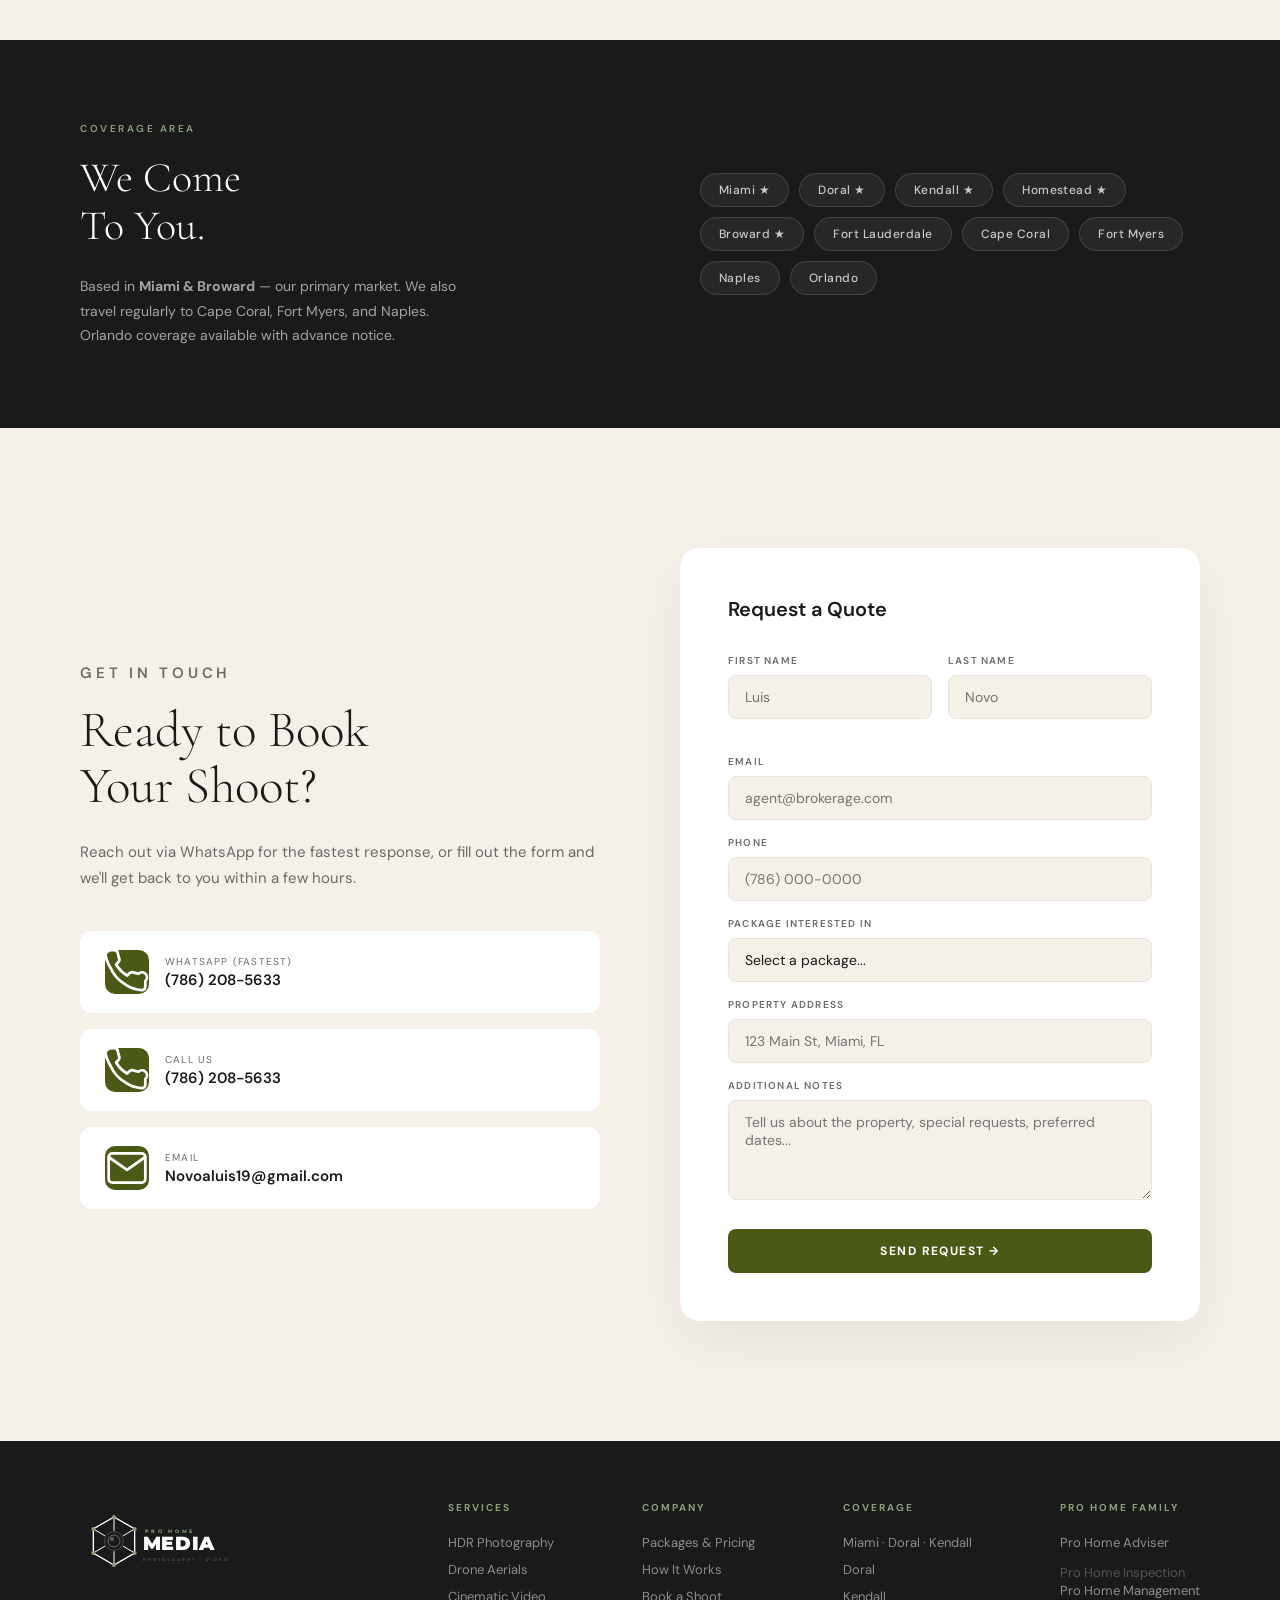
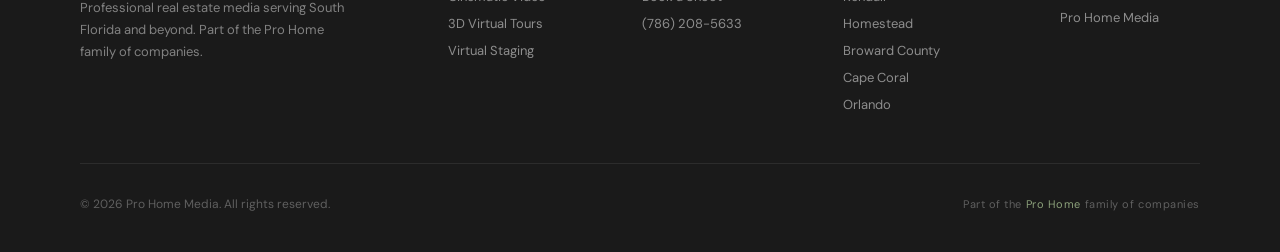
==== commit 17ad8843: "SEO: internal links, BreadcrumbList, cross-links, preconnect, AggregateRating - Preconnect hints for" ====
--- a/index.html
+++ b/index.html
@@ -40,25 +40,38 @@
       "url": "https://prohomemedia.com",
       "logo": "https://prohomemedia.com/favicon.svg",
       "image": "https://prohomemedia.com/og-image.svg",
-      "telephone": "",
+      "telephone": "+17862085633",
       "email": "novoaluis19@gmail.com",
       "address": {
         "@type": "PostalAddress",
+        "addressLocality": "Miami",
         "addressRegion": "FL",
         "addressCountry": "US"
       },
       "areaServed": [
         { "@type": "City", "name": "Miami" },
+        { "@type": "City", "name": "Doral" },
+        { "@type": "City", "name": "Kendall" },
+        { "@type": "City", "name": "Homestead" },
         { "@type": "City", "name": "Fort Lauderdale" },
         { "@type": "City", "name": "Hollywood" },
         { "@type": "City", "name": "Cape Coral" },
         { "@type": "City", "name": "Fort Myers" },
         { "@type": "City", "name": "Naples" },
-        { "@type": "City", "name": "Miami" },
         { "@type": "City", "name": "Orlando" }
       ],
+      "aggregateRating": {
+        "@type": "AggregateRating",
+        "ratingValue": "5",
+        "reviewCount": "12",
+        "bestRating": "5",
+        "worstRating": "1"
+      },
       "priceRange": "$$",
-      "sameAs": []
+      "sameAs": [
+        "https://www.instagram.com/prohomemedia",
+        "https://www.google.com/maps/search/Pro+Home+Media+Miami"
+      ]
     },
     {
       "@type": "ProfessionalService",
@@ -143,6 +156,8 @@
 }
 </script>
 <link rel="icon" type="image/svg+xml" href="data:image/svg+xml,%3Csvg xmlns='http://www.w3.org/2000/svg' viewBox='0 0 64 64'%3E%3Cpolygon points='32,4 58,18 58,46 32,60 6,46 6,18' fill='%234A5916' stroke='%238BA07A' stroke-width='2'/%3E%3Ccircle cx='32' cy='32' r='11' fill='none' stroke='white' stroke-width='2'/%3E%3Ccircle cx='32' cy='32' r='7' fill='none' stroke='%238BA07A' stroke-width='1.5'/%3E%3Ccircle cx='28' cy='28' r='3' fill='white' opacity='0.5'/%3E%3C/svg%3E">
+<link rel="preconnect" href="https://fonts.googleapis.com">
+<link rel="preconnect" href="https://fonts.gstatic.com" crossorigin>
 <link href="https://fonts.googleapis.com/css2?family=Cormorant+Garamond:ital,wght@0,300;0,400;0,600;0,700;1,300;1,400&family=DM+Sans:wght@300;400;500;600&family=Montserrat:wght@500;700;900&display=swap" rel="stylesheet">
 <style>
 :root {
@@ -1792,6 +1807,16 @@
       <a href="tel:17862085633">(786) 208-5633</a>
     </div>
     <div class="footer-links">
+      <h4>Coverage</h4>
+      <a href="/real-estate-photography-miami.html">Miami · Doral · Kendall</a>
+      <a href="/real-estate-photography-doral.html">Doral</a>
+      <a href="/real-estate-photography-kendall.html">Kendall</a>
+      <a href="/real-estate-photography-homestead.html">Homestead</a>
+      <a href="/real-estate-photography-broward.html">Broward County</a>
+      <a href="/real-estate-photography-cape-coral.html">Cape Coral</a>
+      <a href="/real-estate-photography-orlando.html">Orlando</a>
+    </div>
+    <div class="footer-links">
       <h4>Pro Home Family</h4>
       <a href="https://prohomeadviser.com" target="_blank" rel="noopener">Pro Home Adviser</a>
       <span style="color:rgba(255,255,255,0.25); font-size:13px;">Pro Home Inspection</span>
@@ -1800,7 +1825,7 @@
     </div>
   </div>
   <div class="footer-bottom">
-    <div class="footer-copy">© 2025 Pro Home Media. All rights reserved.</div>
+    <div class="footer-copy">© 2026 Pro Home Media. All rights reserved.</div>
     <div class="footer-umbrella">Part of the <span>Pro Home</span> family of companies</div>
   </div>
 </footer>
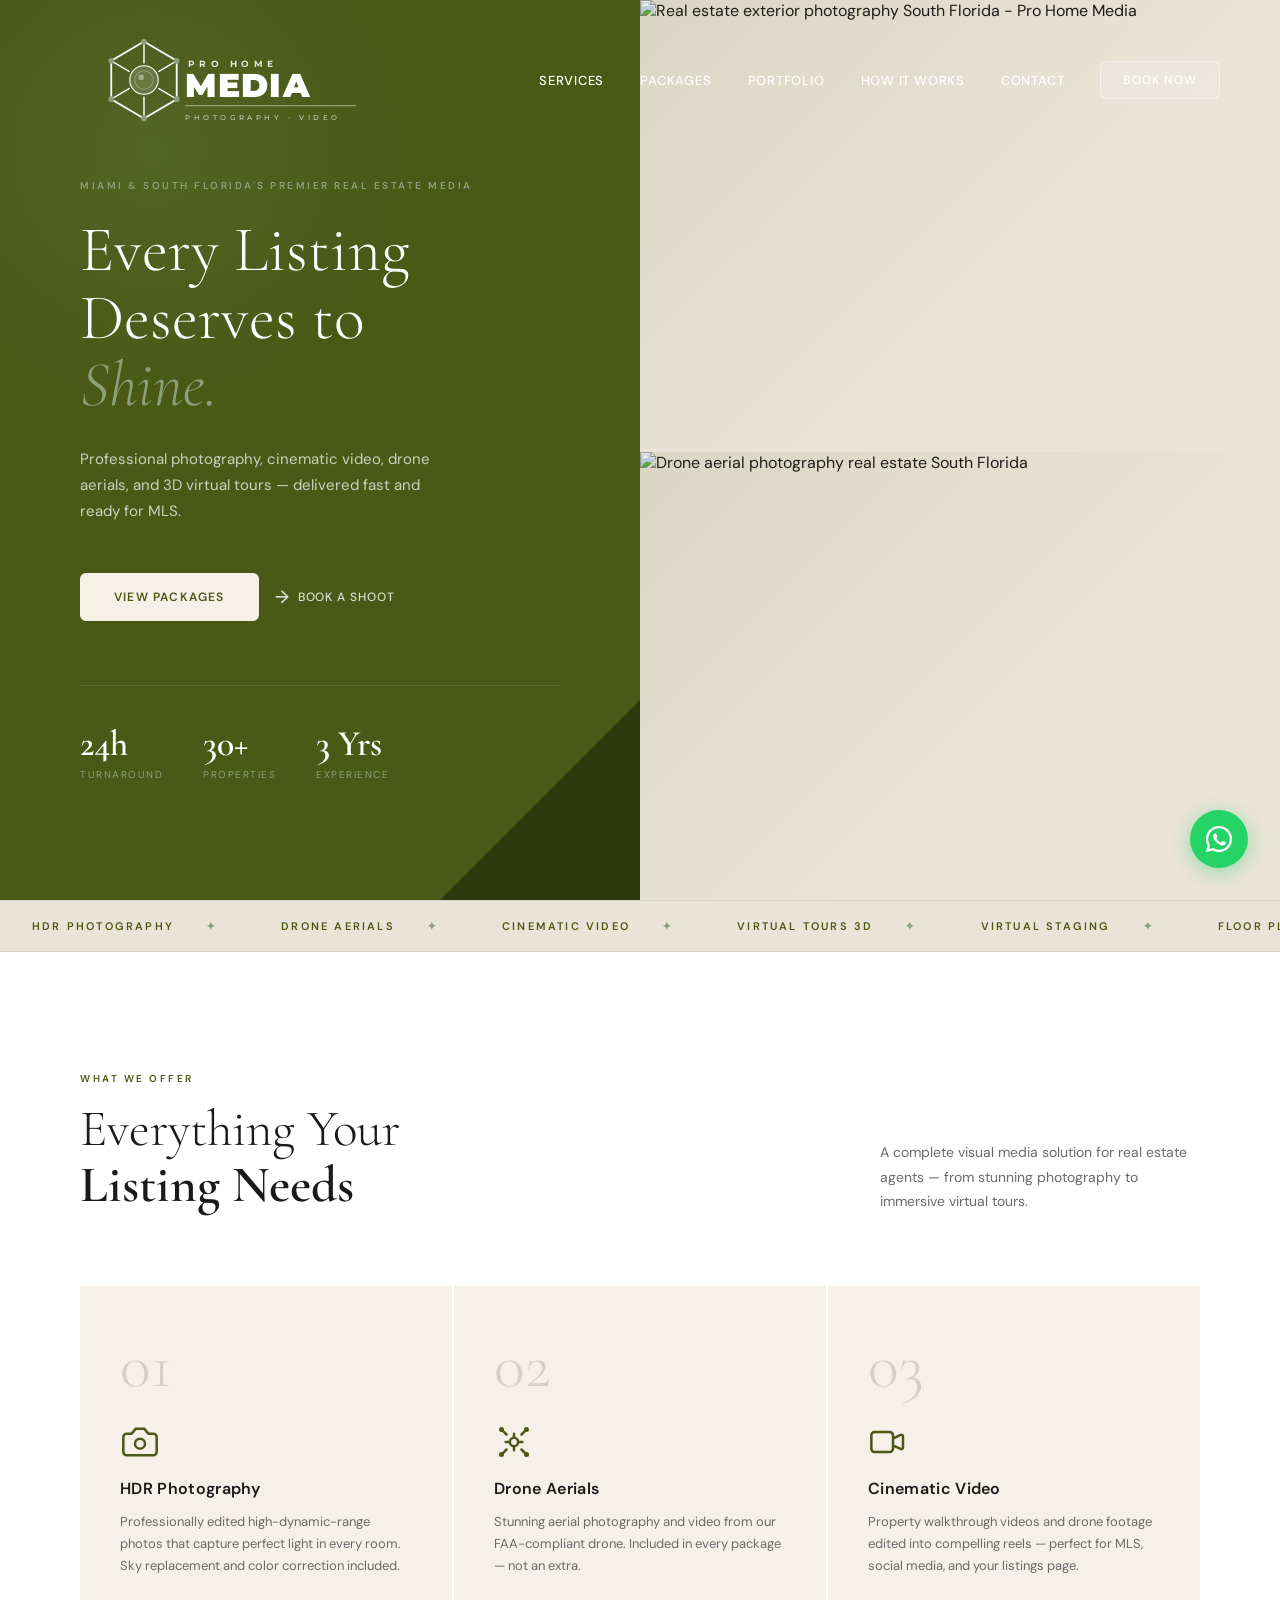
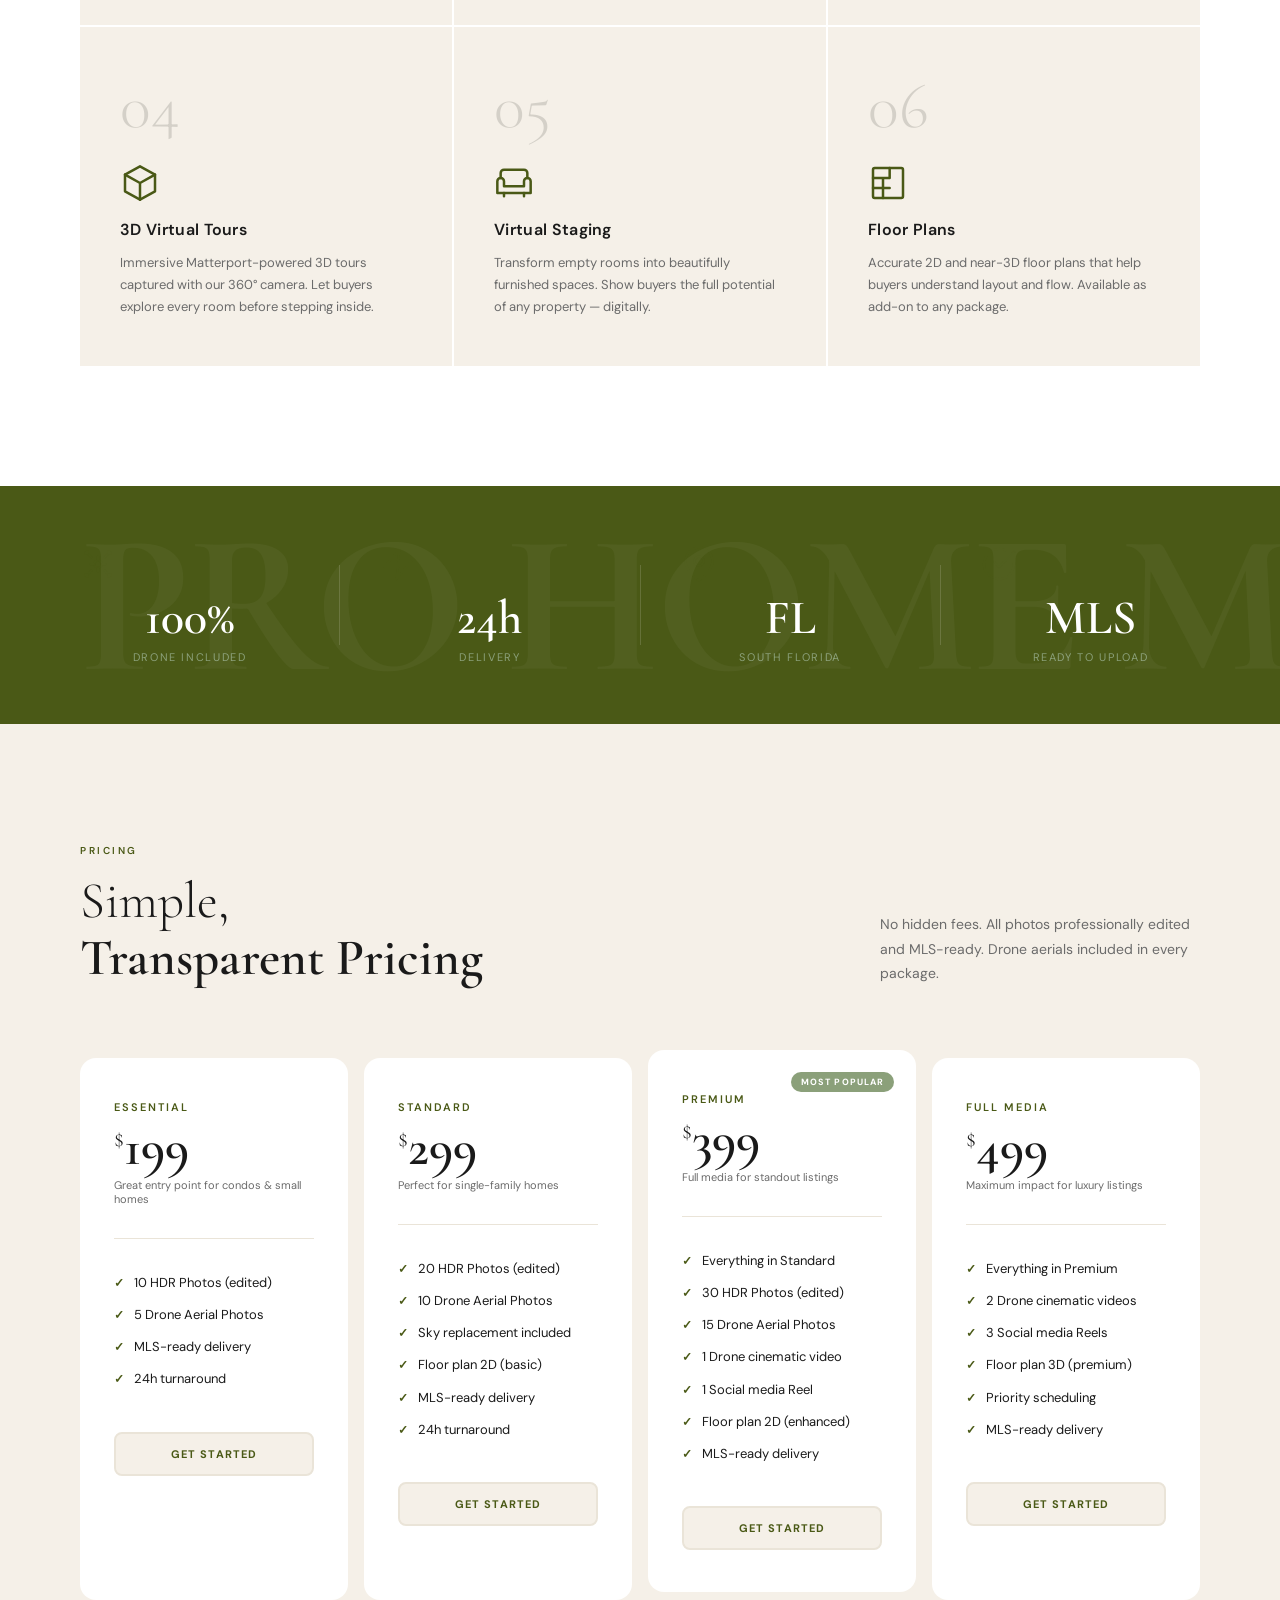
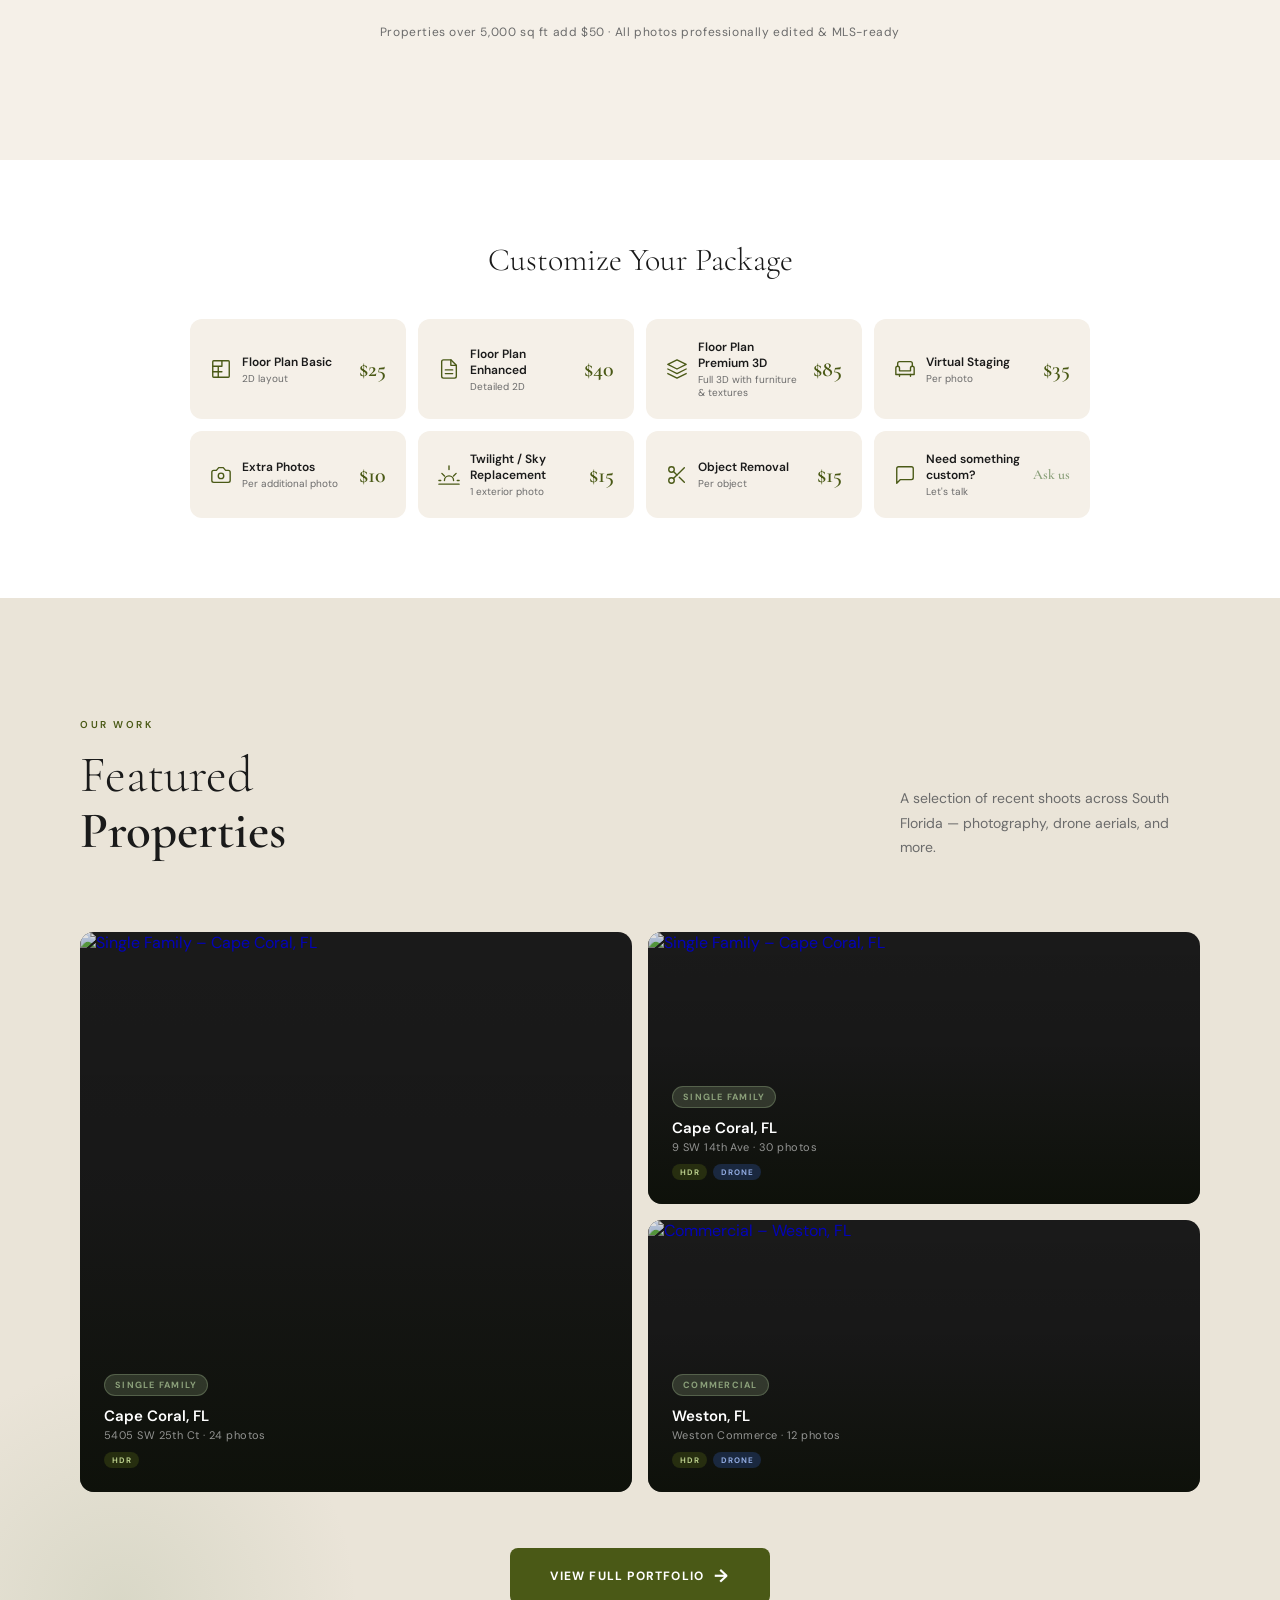
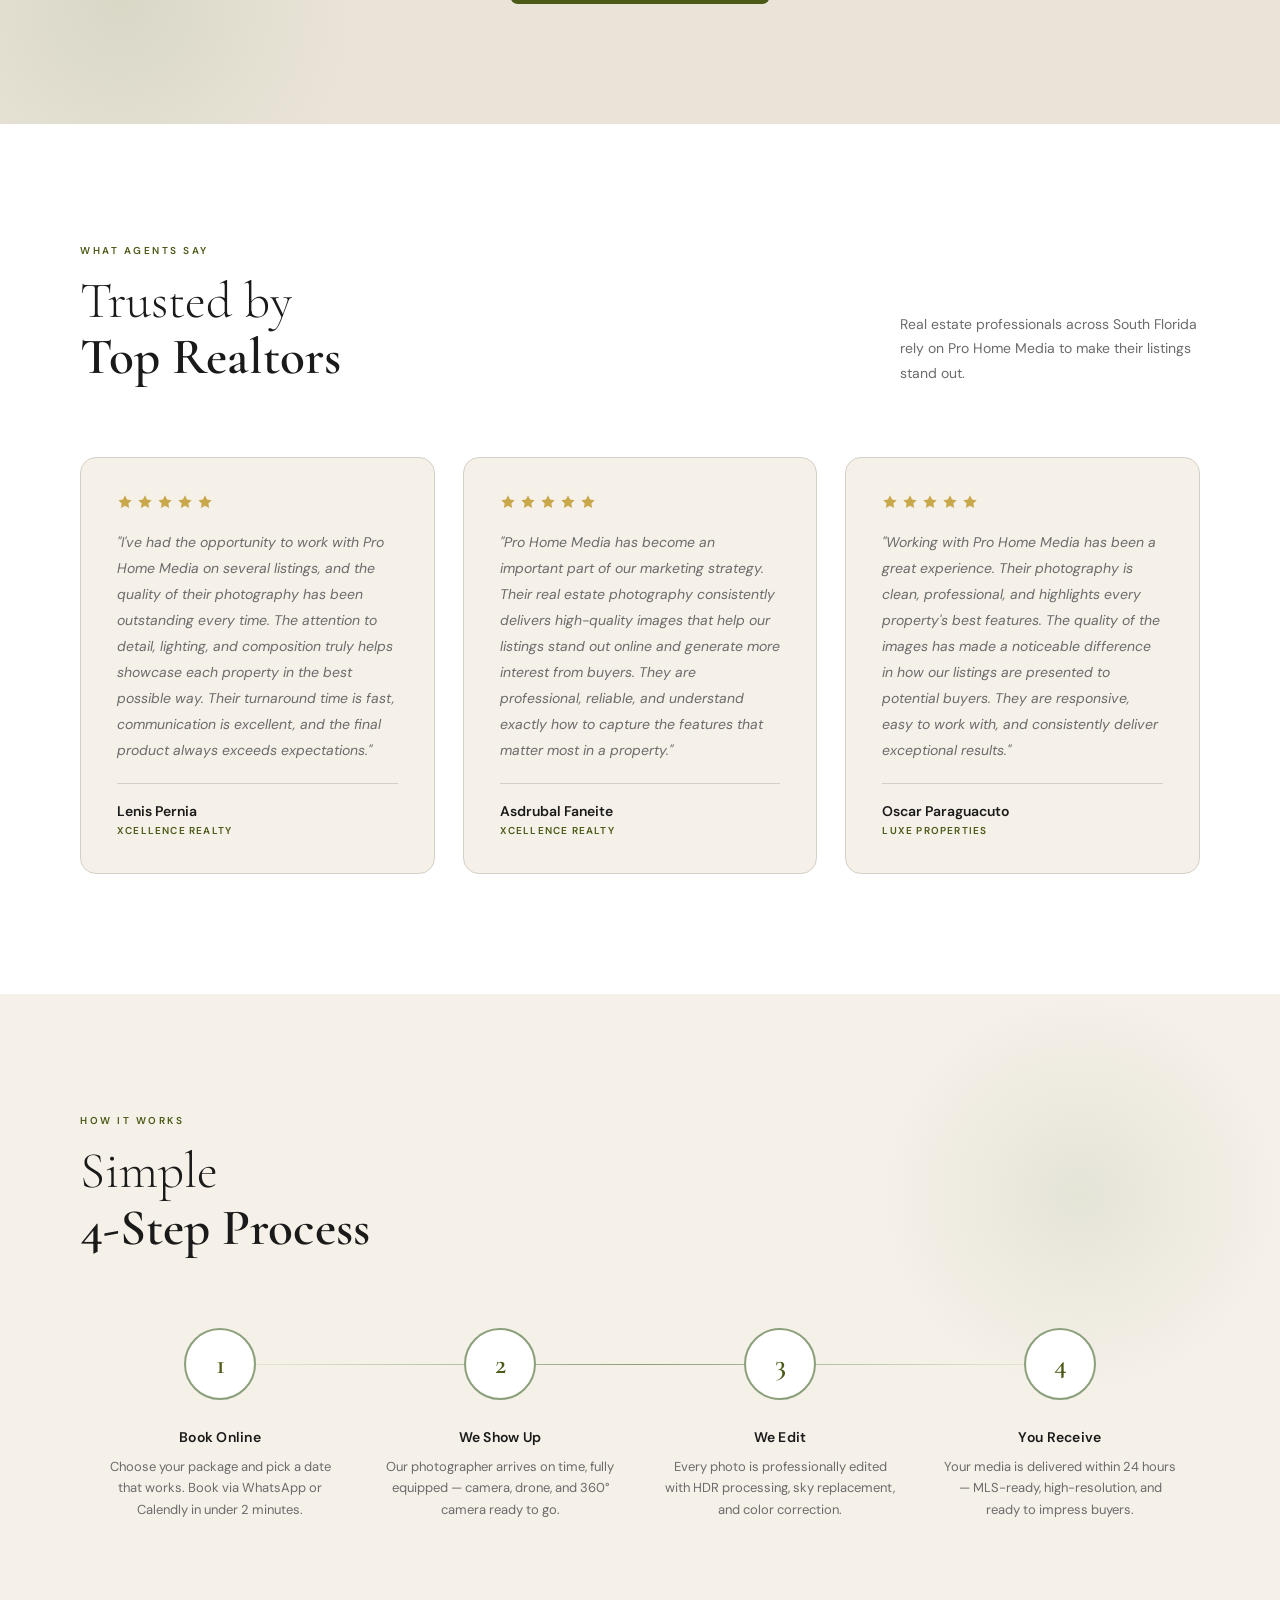
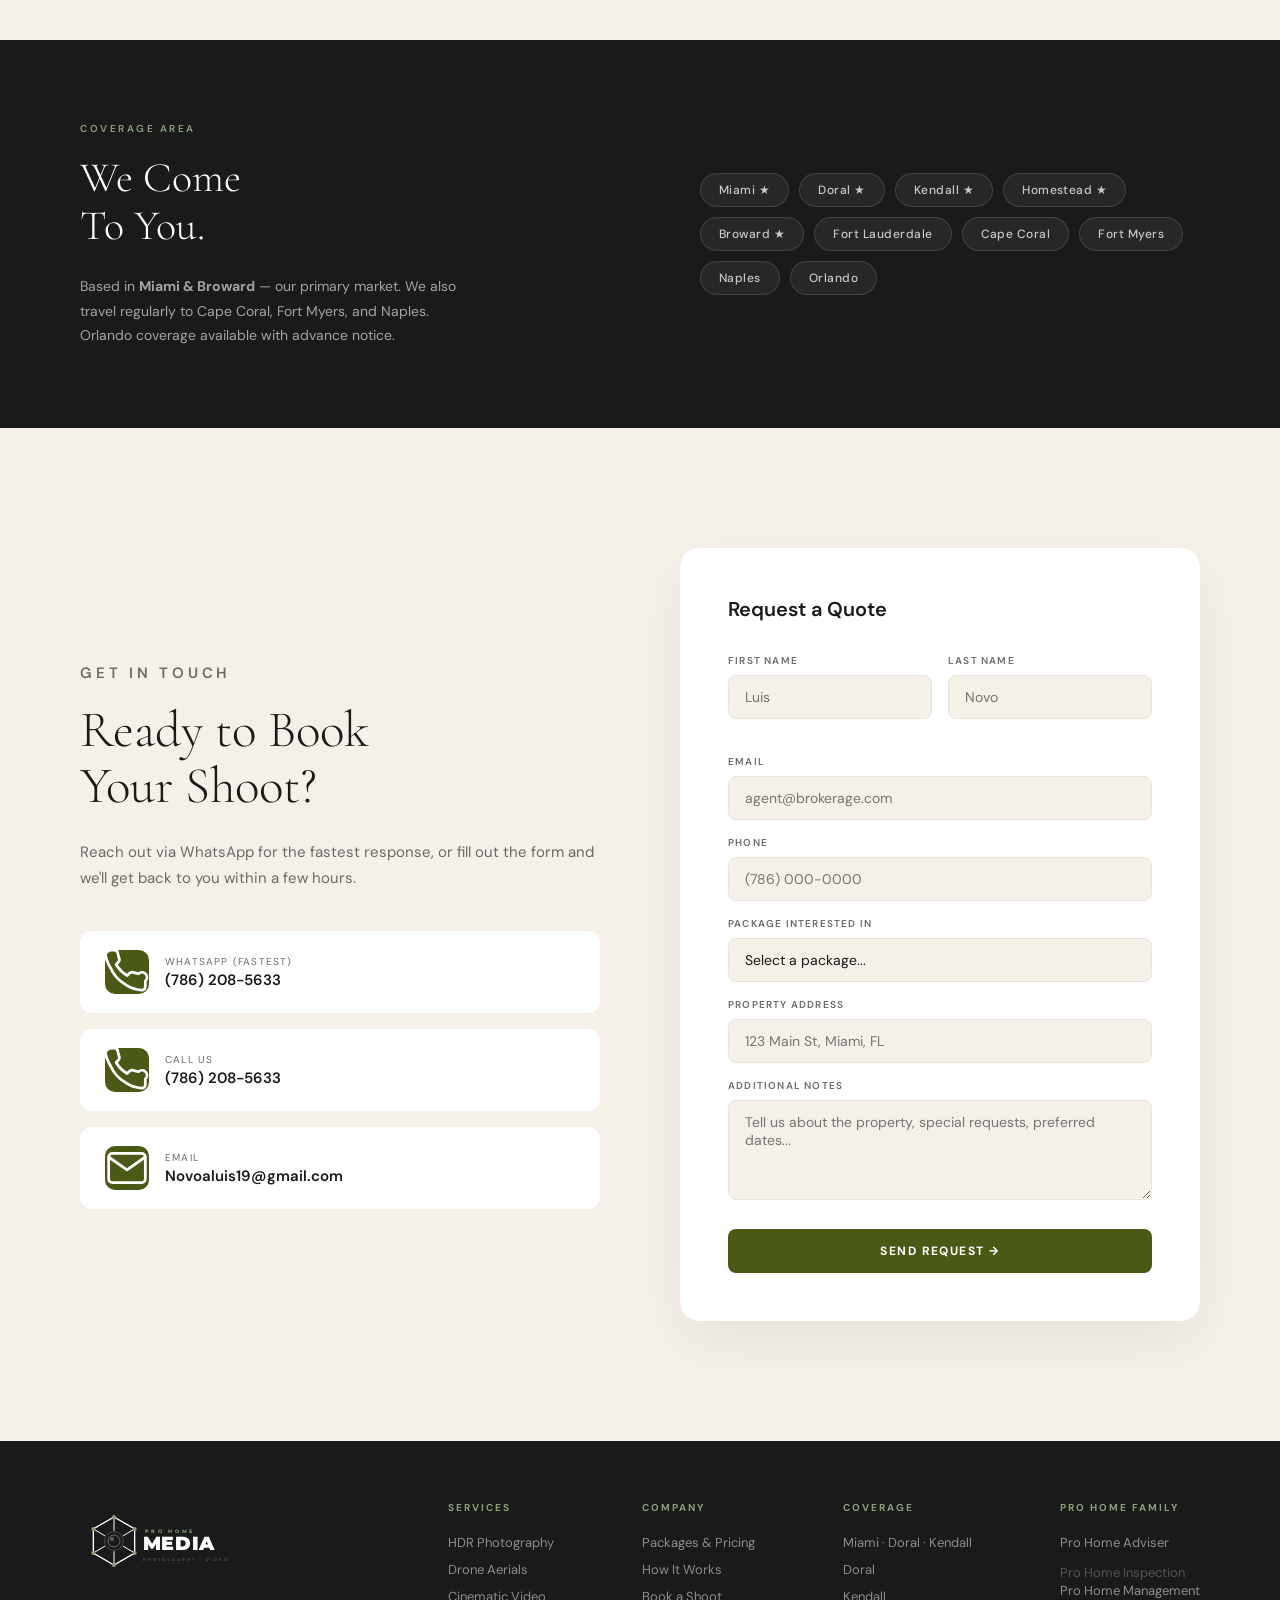
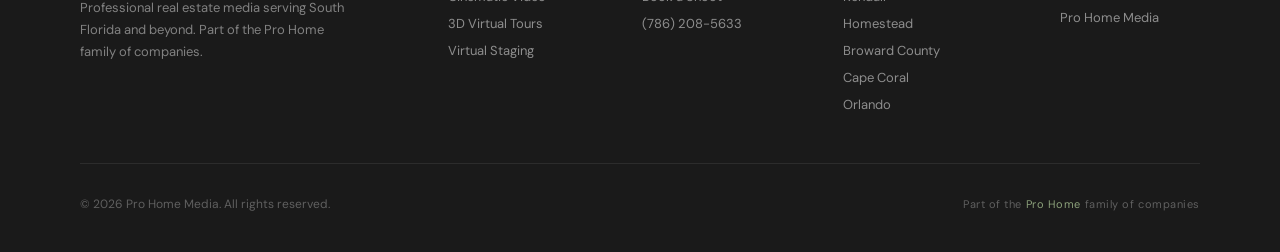
==== commit 4d217fe5: "Security: HTTP headers, CSP, noopener fixes, cache policy - netlify.toml: X-Frame-Options, X-Content" ====
--- a/index.html
+++ b/index.html
@@ -1688,7 +1688,7 @@
     <h2>Ready to Book<br>Your Shoot?</h2>
     <p>Reach out via WhatsApp for the fastest response, or fill out the form and we'll get back to you within a few hours.</p>
     <div class="contact-methods">
-      <a href="https://wa.me/17862085633" class="contact-method" target="_blank">
+      <a href="https://wa.me/17862085633" class="contact-method" target="_blank" rel="noopener noreferrer">
         <div class="method-icon"><svg viewBox="0 0 24 24" fill="none" stroke="currentColor" stroke-width="1.5" stroke-linecap="round" stroke-linejoin="round"><path d="M22 16.92v3a2 2 0 01-2.18 2 19.79 19.79 0 01-8.63-3.07A19.5 19.5 0 013.07 9.8 19.79 19.79 0 01.01 1.18 2 2 0 012 .01h3a2 2 0 012 1.72c.13.96.36 1.9.7 2.81a2 2 0 01-.45 2.11L6.09 7.91a16 16 0 006 6l1.27-1.27a2 2 0 012.11-.45c.91.34 1.85.57 2.81.7A2 2 0 0122 16.92z"/></svg></div>
         <div>
           <div class="method-label">WhatsApp (Fastest)</div>
@@ -1968,7 +1968,7 @@
 window.formspree = window.formspree || function () { (formspree.q = formspree.q || []).push(arguments); };
 formspree('initForm', { formElement: '#contactForm', formId: 'xwvzzqyy' });
 </script>
-<script src="https://unpkg.com/@formspree/ajax@1" defer></script>
+<script src="https://unpkg.com/@formspree/ajax@1" defer crossorigin="anonymous"></script>
 
 </body>
 </html>
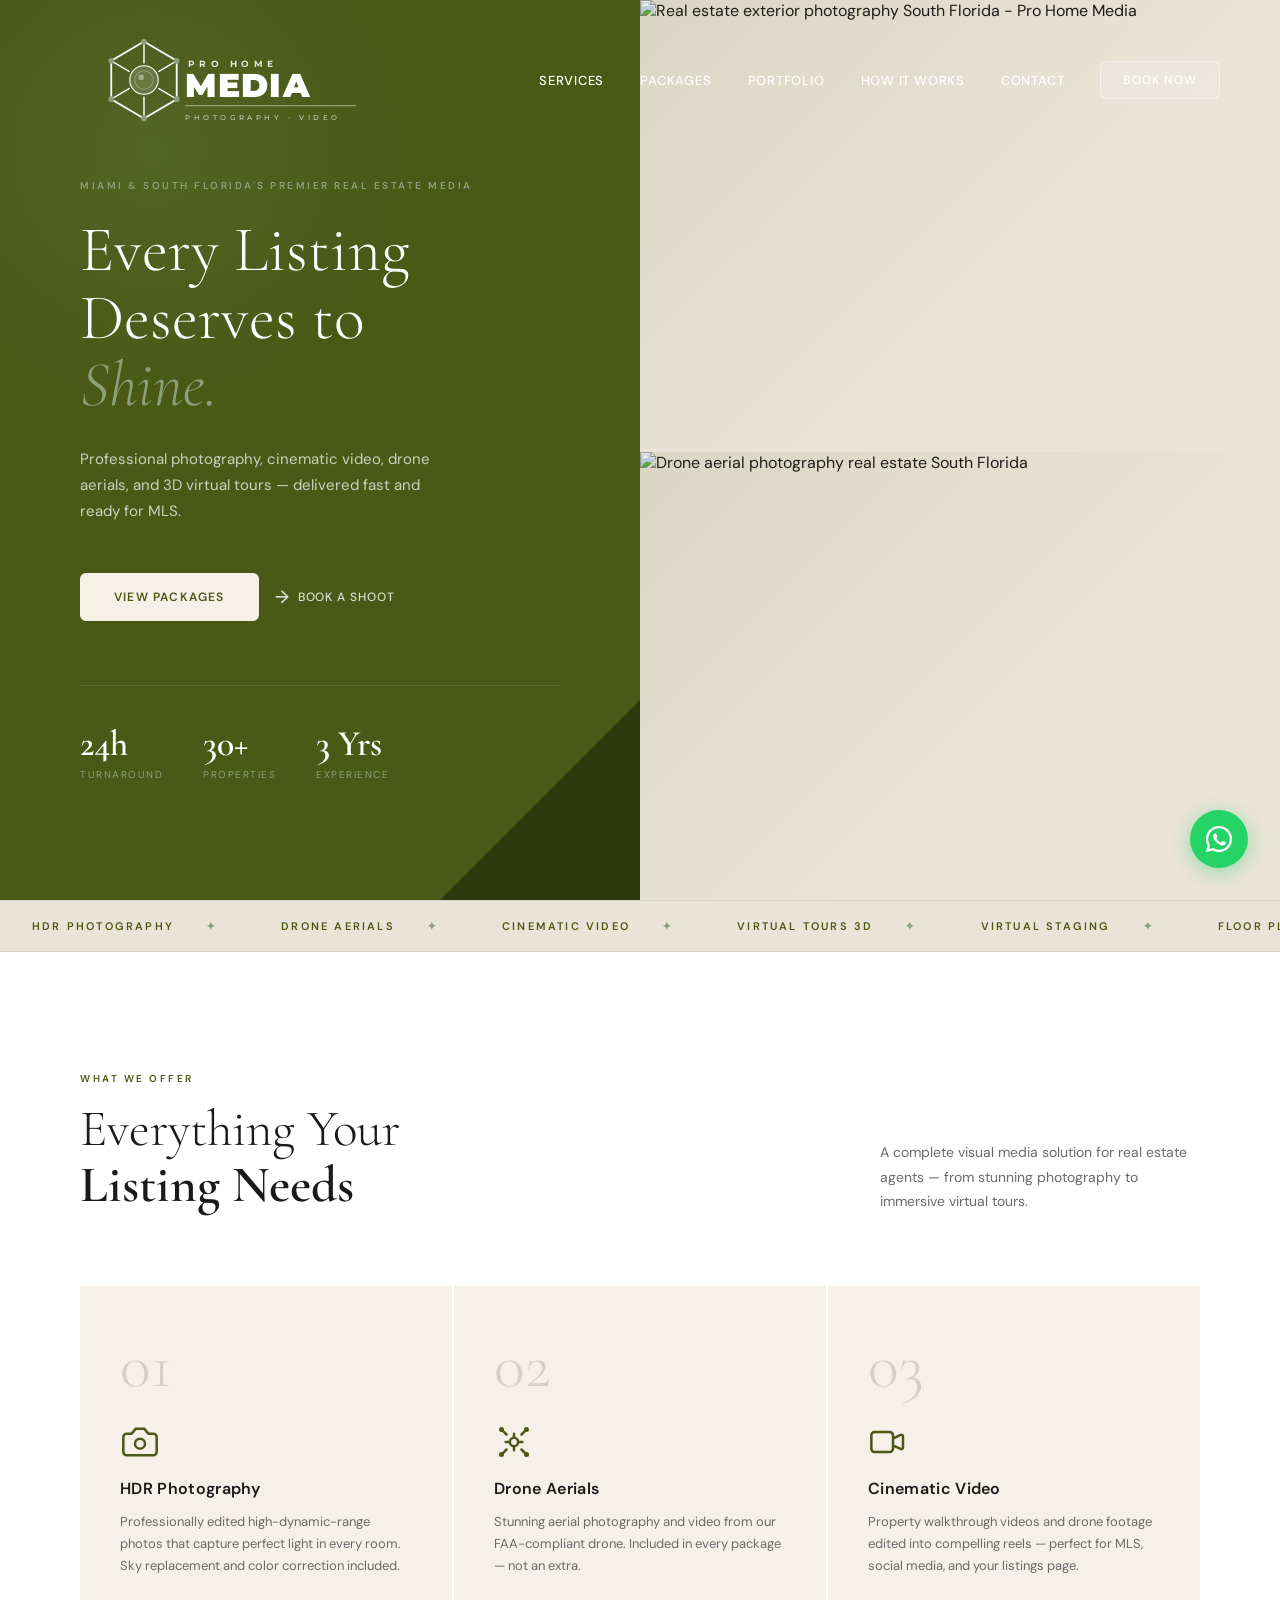
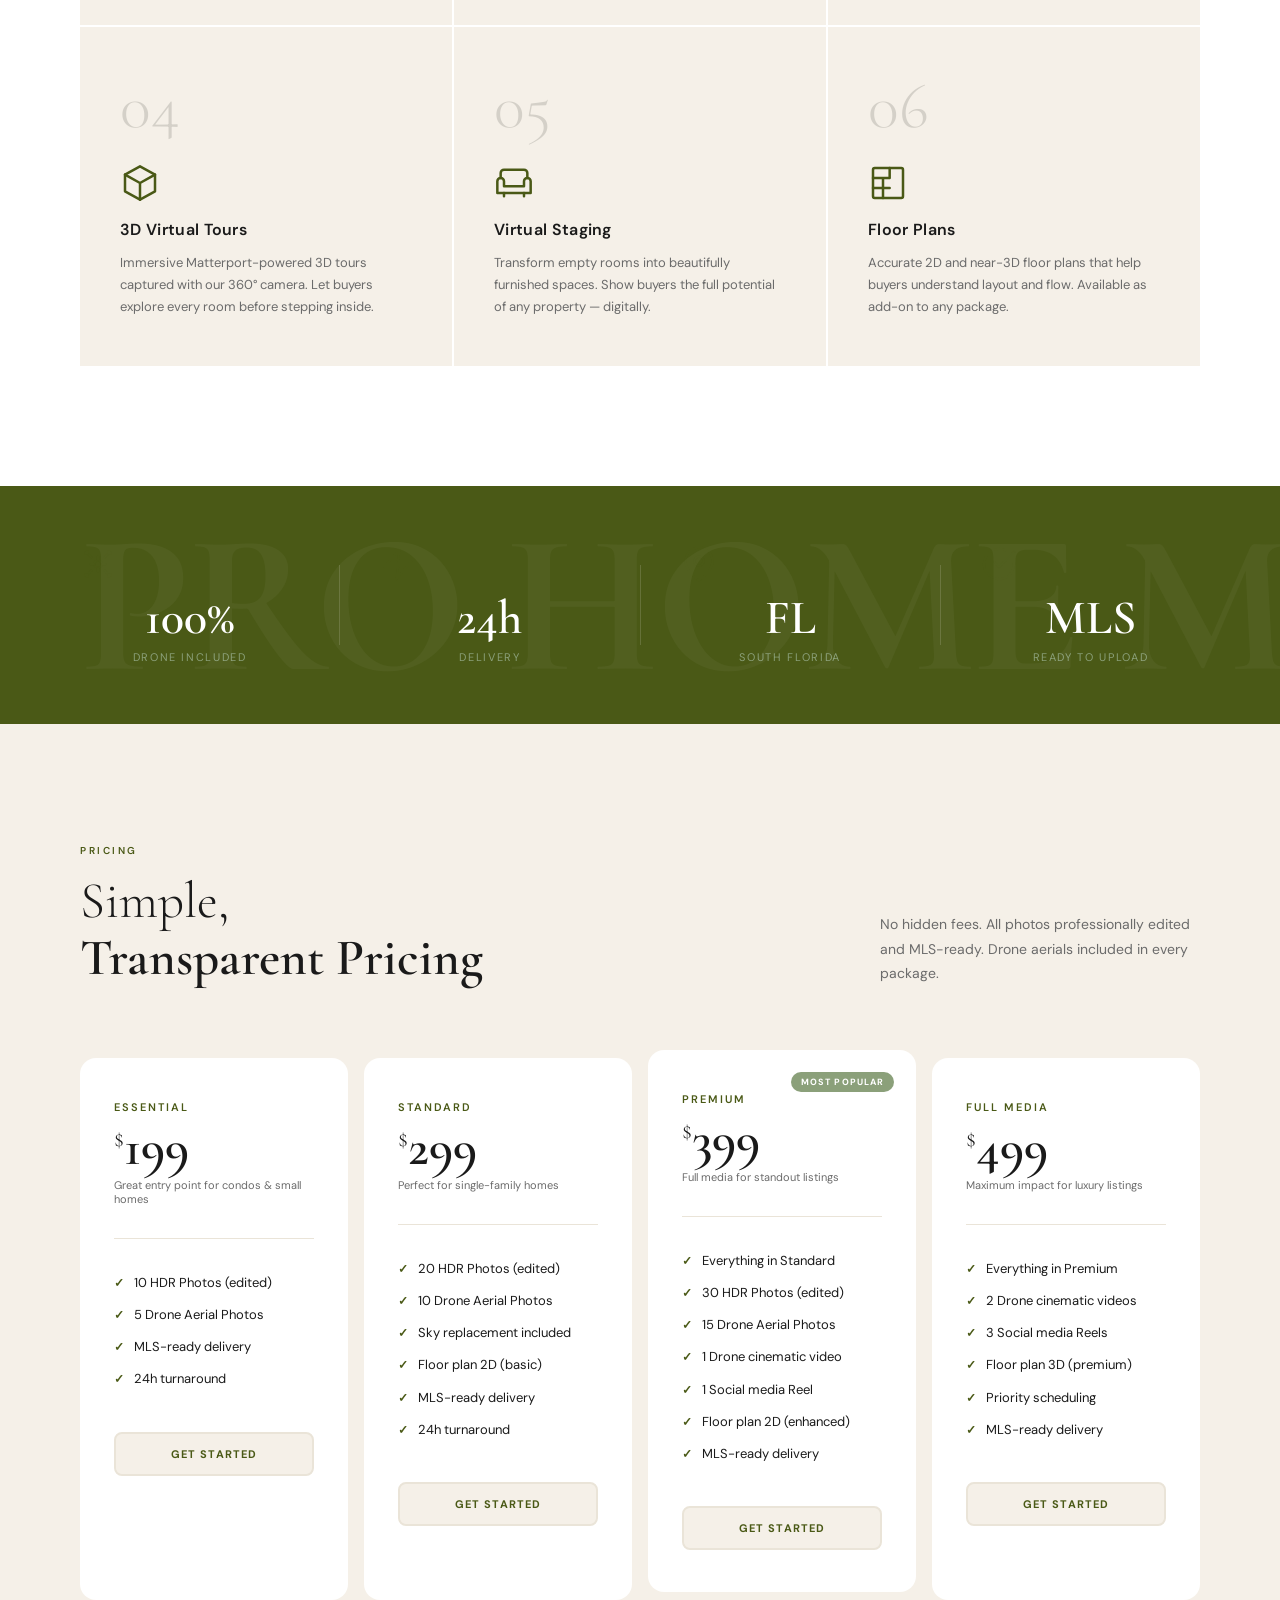
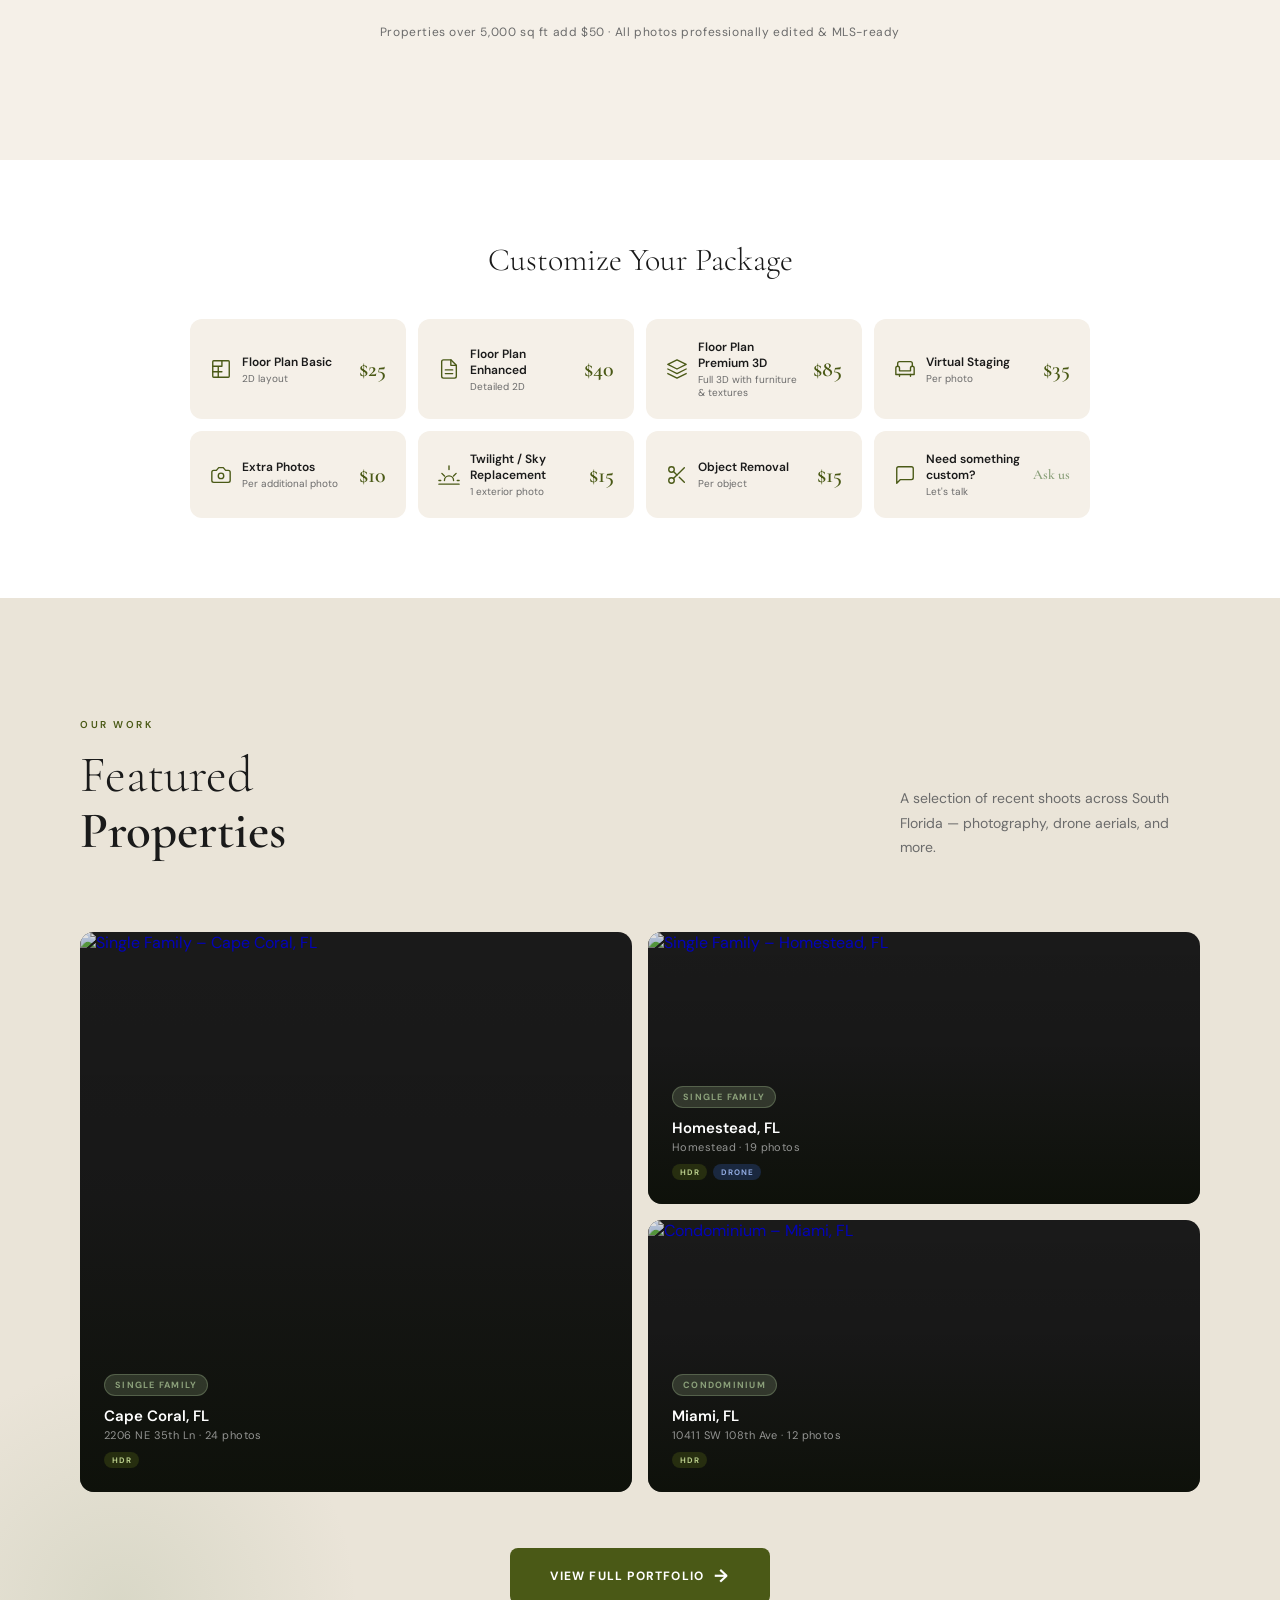
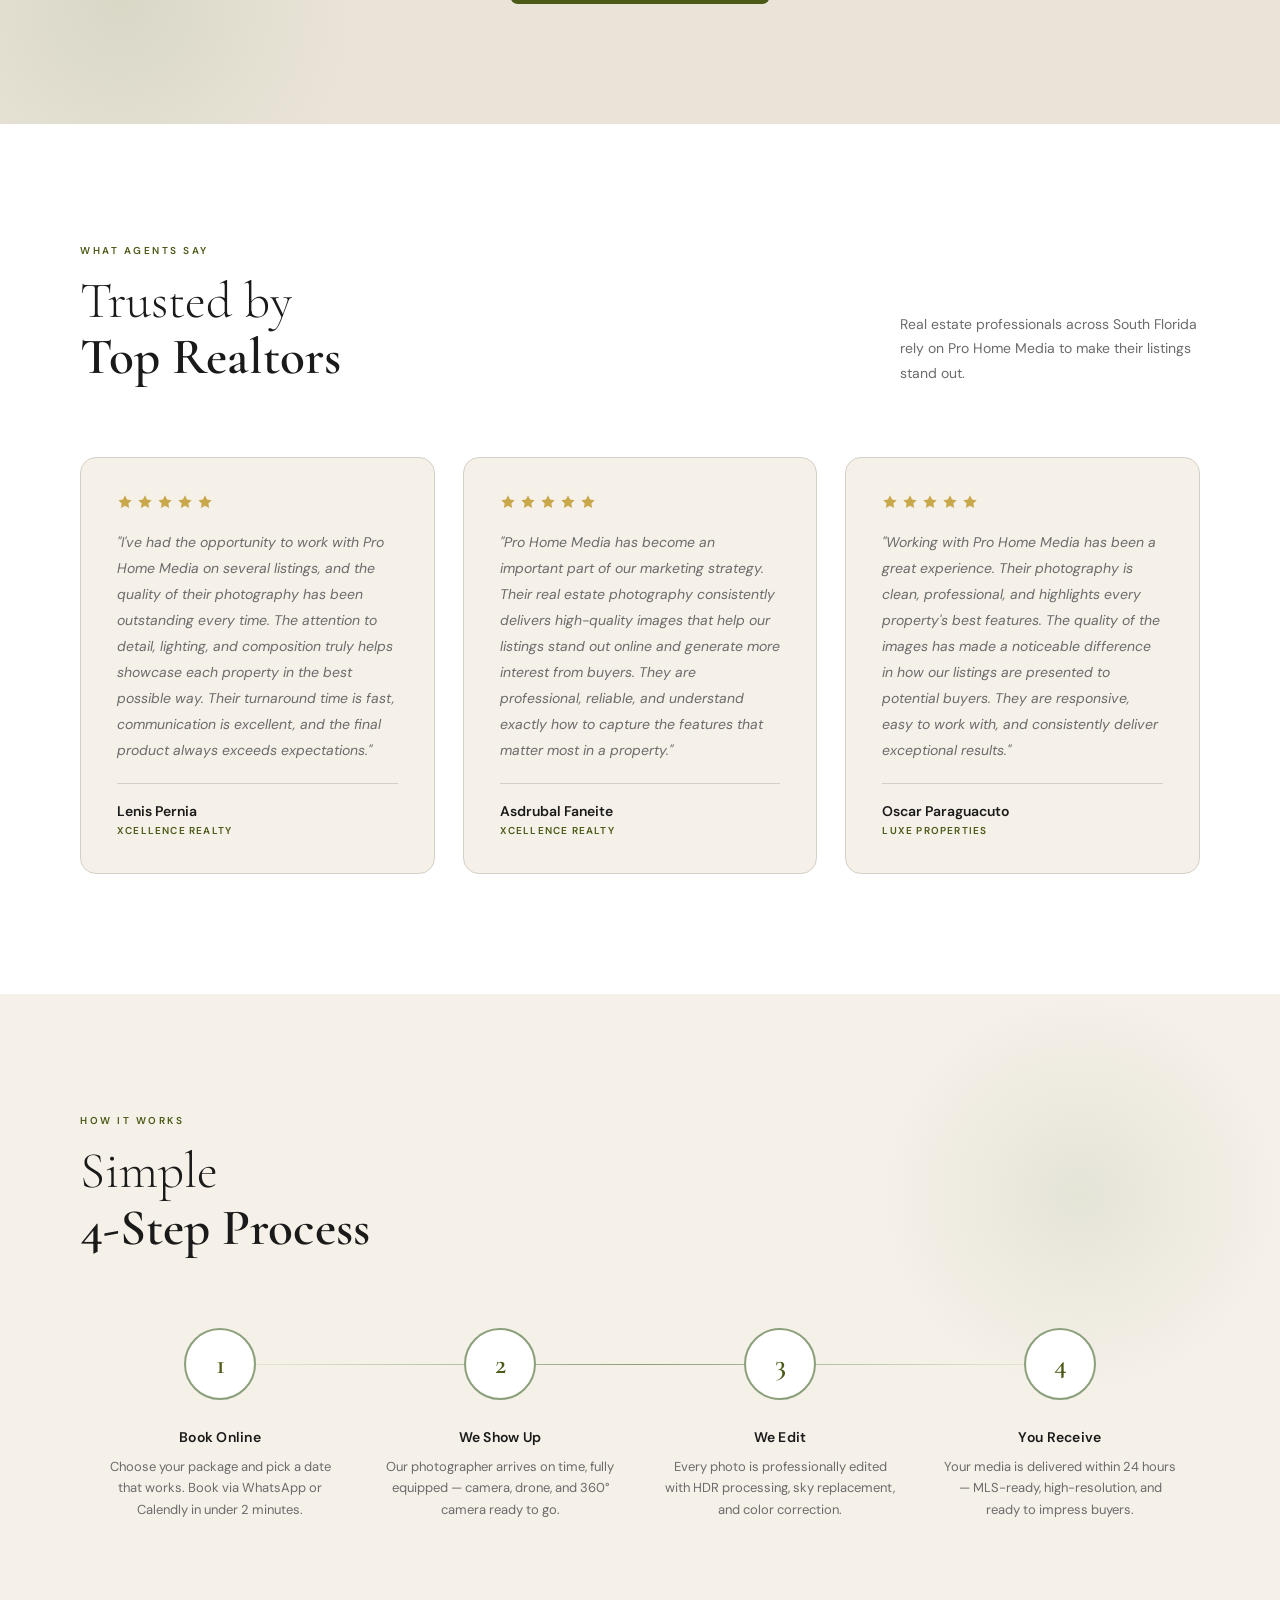
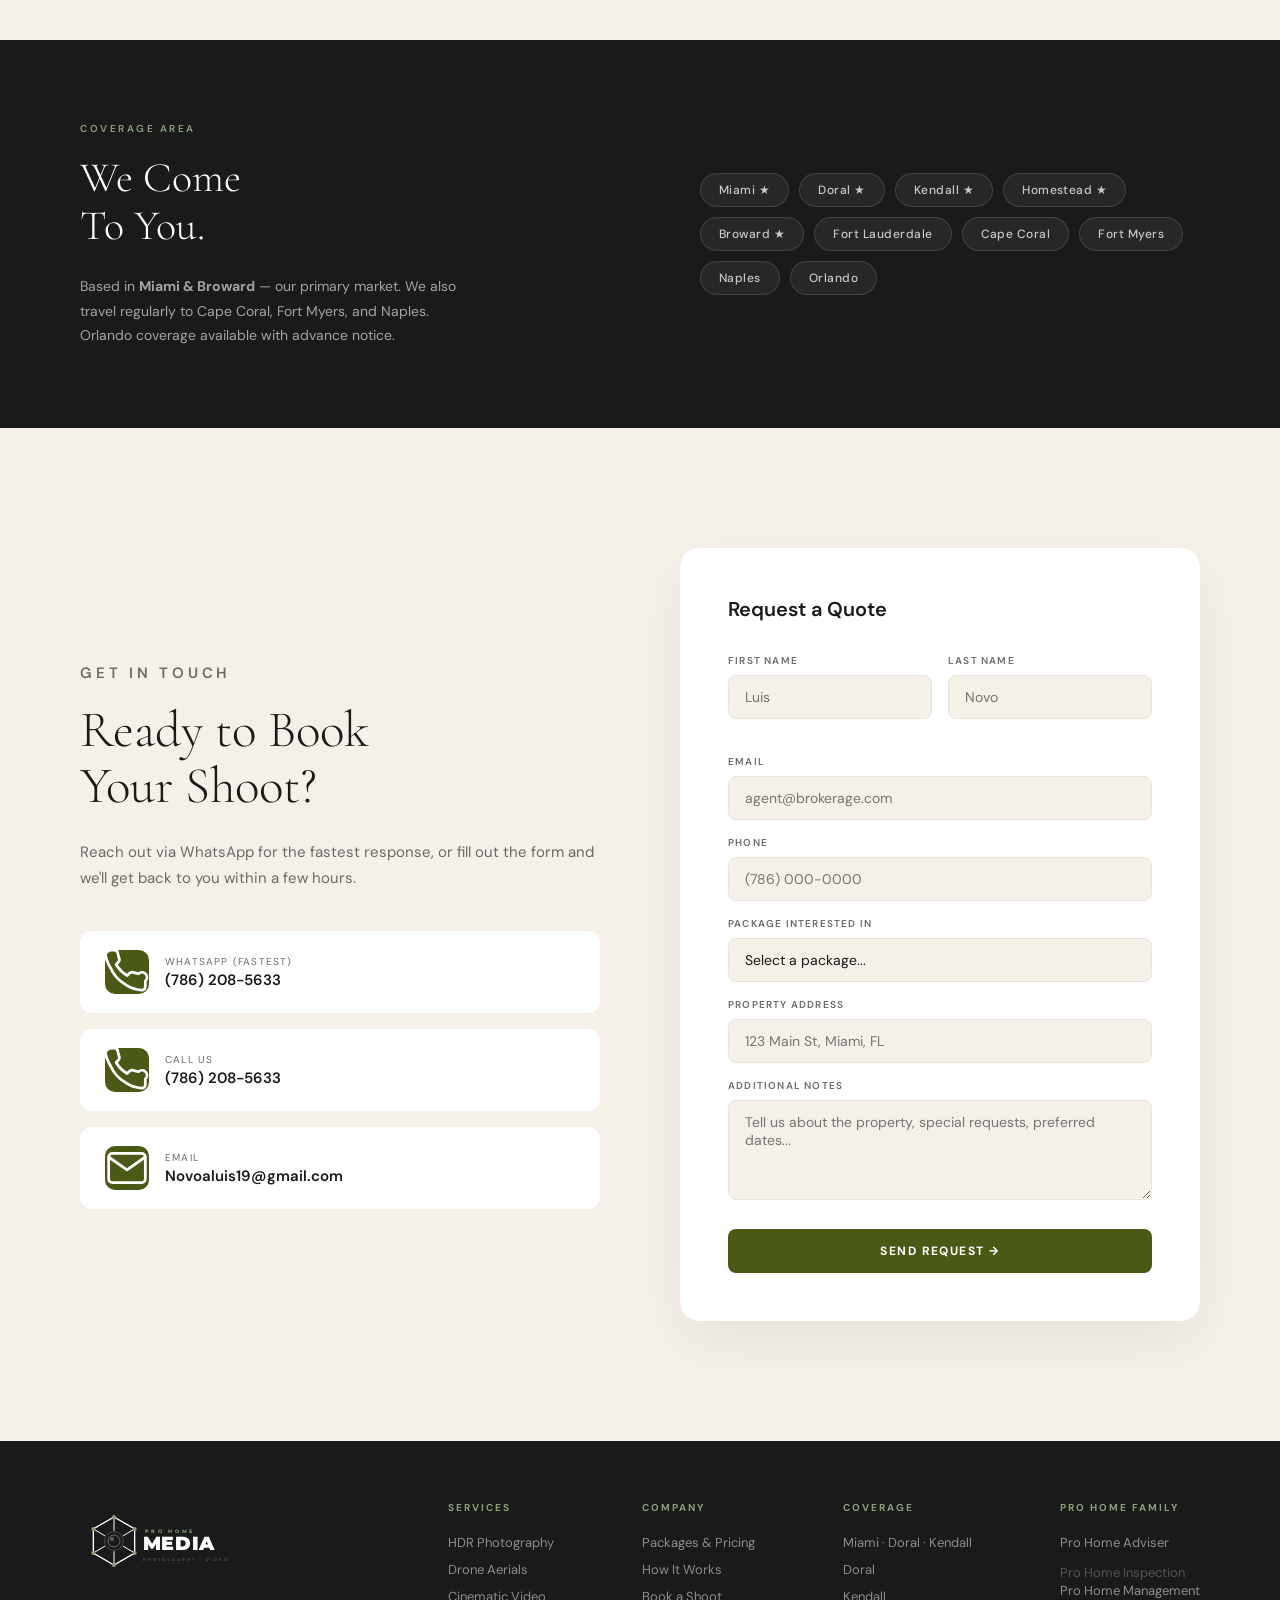
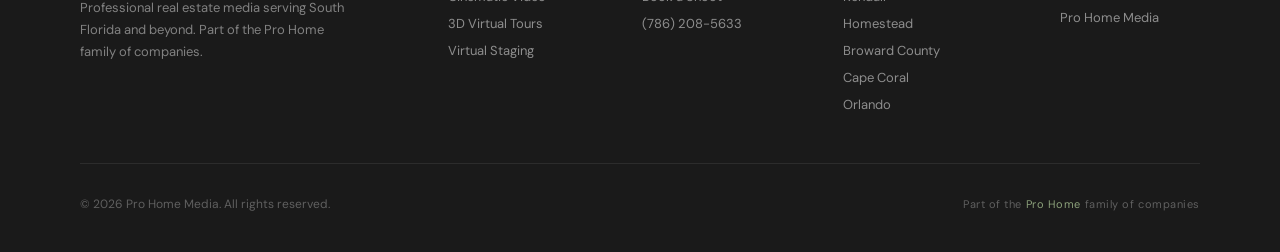
==== commit a79f80fe: "Security: eliminate unsafe-inline from CSP script-src - Extract all inline JS to main.js (external f" ====
--- a/index.html
+++ b/index.html
@@ -1838,137 +1838,8 @@
   </svg>
 </a>
 
-<script>
-
-// Nav scroll
-const navbar = document.getElementById('navbar');
-window.addEventListener('scroll', () => {
-  navbar.classList.toggle('scrolled', window.scrollY > 40);
-});
-
-// Scroll reveal
-const reveals = document.querySelectorAll('.reveal');
-const observer = new IntersectionObserver((entries) => {
-  entries.forEach(e => {
-    if (e.isIntersecting) { e.target.classList.add('visible'); }
-  });
-}, { threshold: 0.12 });
-reveals.forEach(el => observer.observe(el));
-
-// Featured Work — random 3 projects per page load
-(function () {
-  const GD = id => `https://lh3.googleusercontent.com/d/${id}`;
-  const projects = [
-    { cover: '1mr2WyglRHkvHkQP4CD38jduW9vyJCAD6', type: 'Single Family',   addr: 'Cape Coral, FL',       sub: '9 SW 14th Ave',         photos: 30, services: ['HDR','Drone'] },
-    { cover: '15SoJ2gi4McQAFCw7Nt84OnZb-UyjVxVf', type: 'Single Family',   addr: 'Cape Coral, FL',       sub: '2206 NE 35th Ln',       photos: 24, services: ['HDR'] },
-    { cover: '1FeEIL0hARDkBh9xJ38mzaU1DHWiMxkVR', type: 'Single Family',   addr: 'Cape Coral, FL',       sub: '2729 SE 5th Ter',       photos: 30, services: ['HDR'] },
-    { cover: '1fuNWBT3_-TMlypLlBFNwBanlCNcVCkZc', type: 'Single Family',   addr: 'Cape Coral, FL',       sub: '2931 SW 30th St',       photos: 36, services: ['HDR','Drone'] },
-    { cover: '1TErBrv9-4QObcq0Tpj6TLIW25xOSEdYh', type: 'Single Family',  addr: 'Cape Coral, FL',       sub: '5405 SW 25th Ct',       photos: 24, services: ['HDR'] },
-    { cover: '1NMDn6SKBafyizdcqJqjYWakbINF_t4yS', type: 'Condominium',     addr: 'Doral, FL',            sub: 'Landmark at Doral',     photos: 9,  services: ['HDR','Drone'] },
-    { cover: '1kWpinoS6TLy1RVKHA3Oc8oMDY_ioaM9S', type: 'Condominium',    addr: 'Doral, FL',            sub: 'Landmark at Doral',     photos: 30, services: ['HDR','Drone'] },
-    { cover: '1ZdTpjw-eYbPCeI0m0dxcbC5FtPwJSuUd', type: 'Commercial',     addr: 'Doral, FL',            sub: 'Doral Commerce',        photos: 10, services: ['HDR'] },
-    { cover: '1ulfN0_spdjxiKHI21hEe65_qIuKaLQfA', type: 'Duplex',          addr: 'Miami, FL',            sub: 'Miami Duplex',          photos: 4,  services: ['HDR'] },
-    { cover: '1tlyjE3b1op9YXX1u_xLCf-r4-qirRfU_', type: 'Condominium',    addr: 'Miami, FL',            sub: '10411 SW 108th Ave',    photos: 12, services: ['HDR'] },
-    { cover: '1bLsXA1geKTdGSy6My60ZqCIr8pNgHyW-', type: 'Single Family',  addr: 'Poinciana, FL',        sub: '3554 Mayfair St',       photos: 13, services: ['HDR'] },
-    { cover: '1GyM6h6nBihqaT9_Oj9ZVHbfL5xV4lJkm', type: 'Commercial',     addr: 'Weston, FL',           sub: 'Weston Commerce',       photos: 12, services: ['HDR','Drone'] },
-    { cover: '1I9-EZRNowavyxLY6qEjJnyf0ovFO31Ju', type: 'Luxury Home',    addr: 'South Florida',        sub: 'Sienna Community',      photos: 25, services: ['HDR'] },
-    { cover: '19qW7VEVVWSTY2fUwo2UK2UGIc5UJ_B_P', type: 'Single Family',  addr: 'Homestead, FL',        sub: 'Homestead',             photos: 19, services: ['HDR','Drone'] },
-    { cover: '1bkbFTnCYHW_RI5KNG4jztSW2eiWhonRX', type: 'Apartment',       addr: 'North Miami, FL',      sub: 'North Miami',           photos: 11, services: ['HDR'] },
-  ];
-
-  function shuffle(arr) {
-    const a = [...arr];
-    for (let i = a.length - 1; i > 0; i--) {
-      const j = Math.floor(Math.random() * (i + 1));
-      [a[i], a[j]] = [a[j], a[i]];
-    }
-    return a;
-  }
-
-  function tagHtml(s) {
-    const cls = s === 'Drone' ? 'fs-drone' : s === 'HDR' ? 'fs-hdr' : 'fs-video';
-    return `<span class="fs-tag ${cls}">${s}</span>`;
-  }
-
-  function cardHtml(p, tall) {
-    return `<a href="portfolio.html" class="featured-card${tall ? ' tall' : ''}">
-      <img src="${GD(p.cover)}" alt="${p.type} – ${p.addr}" loading="lazy">
-      <div class="featured-card-overlay"></div>
-      <div class="featured-card-body">
-        <span class="featured-card-type">${p.type}</span>
-        <div class="featured-card-addr">${p.addr}</div>
-        <div class="featured-card-sub">${p.sub} · ${p.photos} photos</div>
-        <div class="featured-services">${p.services.map(tagHtml).join('')}</div>
-      </div>
-    </a>`;
-  }
-
-  const picks = shuffle(projects).slice(0, 3);
-  const grid = document.getElementById('featuredGrid');
-  if (grid) grid.innerHTML = cardHtml(picks[0], true) + cardHtml(picks[1], false) + cardHtml(picks[2], false);
-})();
-
-// Hero photo rotator
-(function () {
-  const GD = id => `https://lh3.googleusercontent.com/d/${id}`;
-  // Photos from 01 - _HERO folder in Google Drive — update by adding/removing files from that folder
-  const pool = [
-    '1ehT64Px17P-h6157OeMuhQV3AUismTQN',
-    '1AsPQ3Rwh_-Dd-QKvIN_zIJSj8EFqnObU',
-    '1qf0UwcLsrSCkaM1ku_FPIKze7e7-AV9I',
-    '1p0gV1Qz1dUwXYxy7G9qMEhBE5_fa0Omj',
-    '1o4wxl9TAwYv9JRwuSJEmXaCvpyLJ4AvJ',
-    '1ooVICfknnVUEs_L0JmiCGPW1THLMM82F',
-    '1BZyJi2BORMey0a6wHi95G4eT9e288uf3',
-    '1RHBgPBrH2JtwF_jOK3zOxOkfGhoz8pJ7',
-    '1VCtiZL9MU-wdxq55iSAjjT5Je65C6h5w',
-    '1YZIAv5G-dTYVOHqkthR82aNciHNbdbql',
-    '1qnqnnB4mBD72soVKdKgs41FTSfoPf82p',
-    '1cwKu5sjaLo35NbDmfwa5jTlL8Z2Q1OWK',
-    '1sEAZ-7kaZ272H3dqG5W1m5iOOUXRp7i8',
-    '1IFGLbzdVfBkqqcRIhn3z08ZsbEgSC-io',
-    '1JQsoj85EbZHyfu_SzLn5v8ubO0ttQaci',
-    '1arFAJ8-PyY8PTZ_OqKso0QDuqG463tiW',
-    '1iM_Oi7ZwhLObBwRvVm1KtInsDz3raogs',
-  ];
-
-  function shuffle(arr) {
-    const a = [...arr];
-    for (let i = a.length - 1; i > 0; i--) {
-      const j = Math.floor(Math.random() * (i + 1));
-      [a[i], a[j]] = [a[j], a[i]];
-    }
-    return a;
-  }
-
-  function rotateCell(img, intervalMs, delayMs) {
-    const photos = shuffle(pool);
-    let idx = 0;
-    setTimeout(() => {
-      setInterval(() => {
-        idx = (idx + 1) % photos.length;
-        const next = new Image();
-        next.src = GD(photos[idx]);
-        next.onload = () => {
-          img.style.opacity = '0';
-          setTimeout(() => { img.src = next.src; img.style.opacity = '1'; }, 1000);
-        };
-      }, intervalMs);
-    }, delayMs);
-  }
-
-  const cells = document.querySelectorAll('.photo-cell img');
-  if (cells.length >= 2) {
-    rotateCell(cells[0], 7000, 1000);
-    rotateCell(cells[1], 9000, 4000);
-  }
-})();
-
-// Formspree AJAX — https://github.com/formspree/formspree-js/tree/master/packages/formspree-ajax
-window.formspree = window.formspree || function () { (formspree.q = formspree.q || []).push(arguments); };
-formspree('initForm', { formElement: '#contactForm', formId: 'xwvzzqyy' });
-</script>
 <script src="https://unpkg.com/@formspree/ajax@1" defer crossorigin="anonymous"></script>
+<script src="/main.js" defer></script>
 
 </body>
 </html>
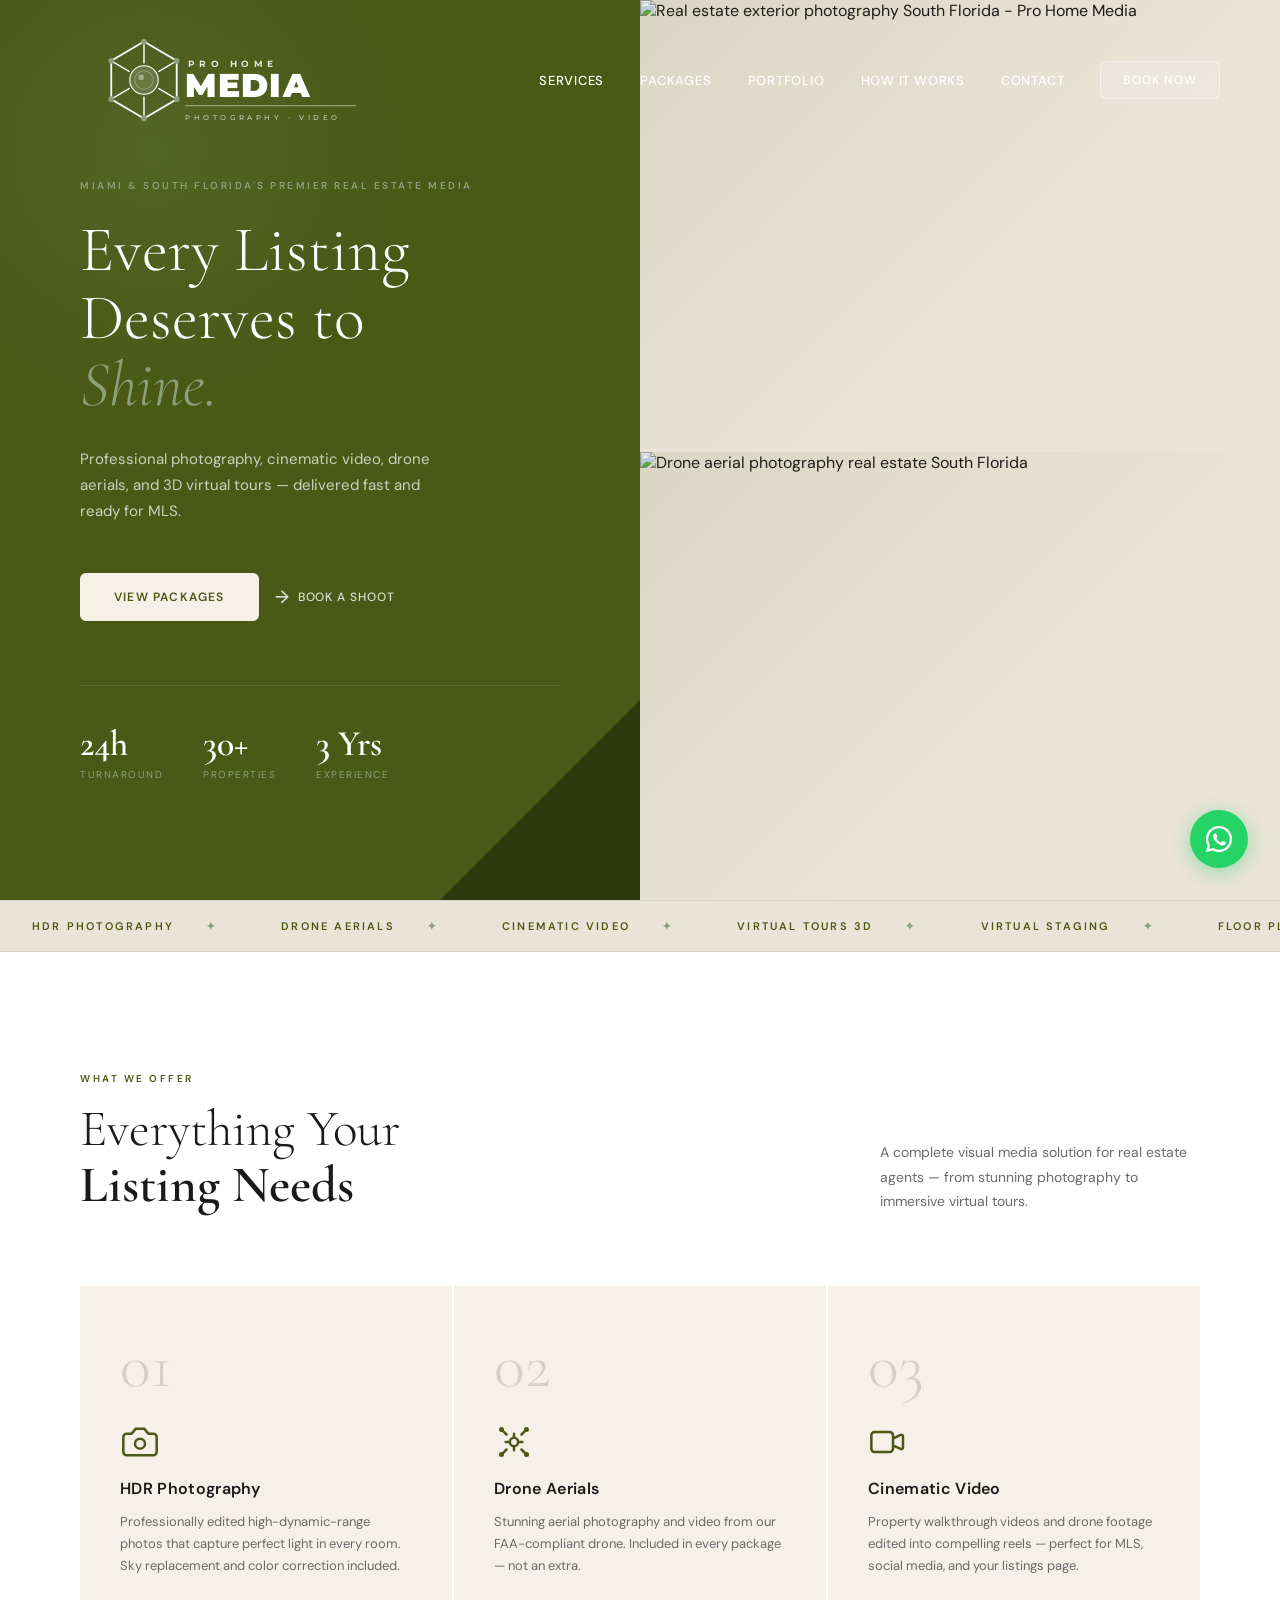
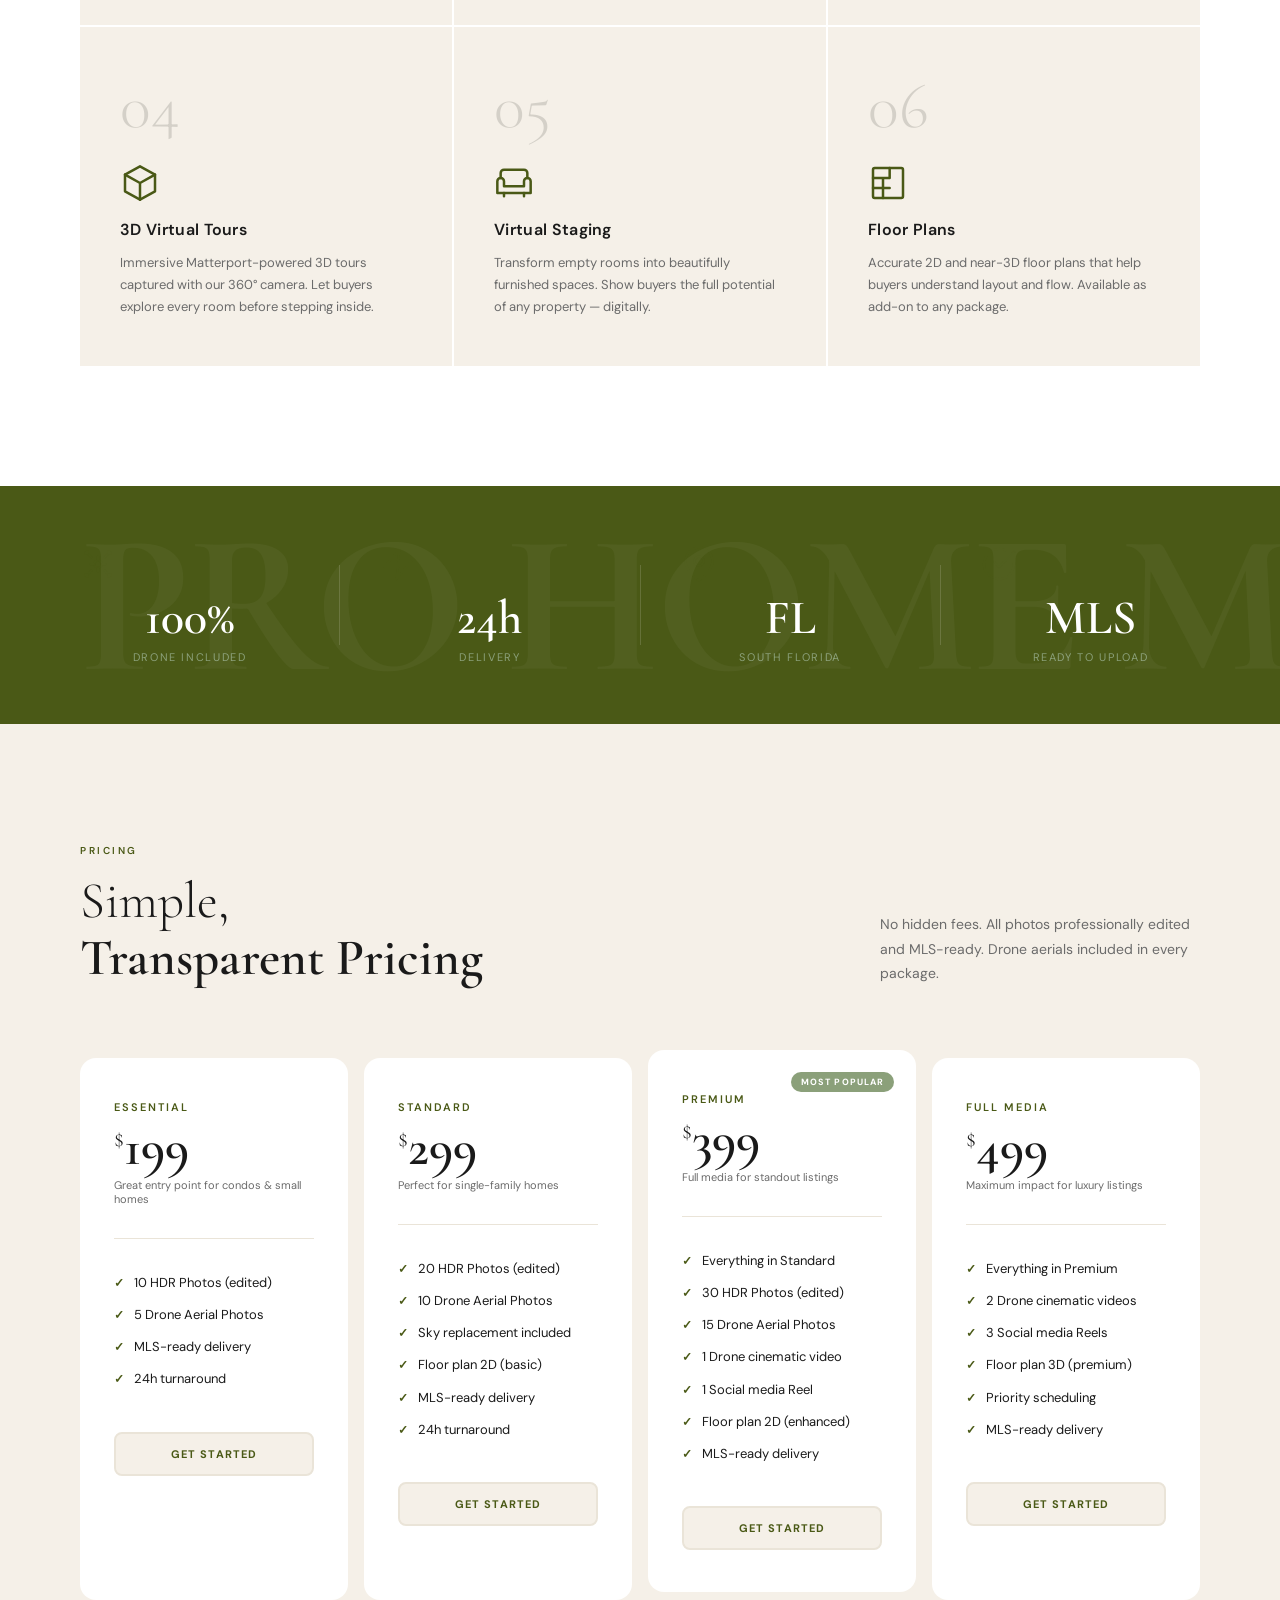
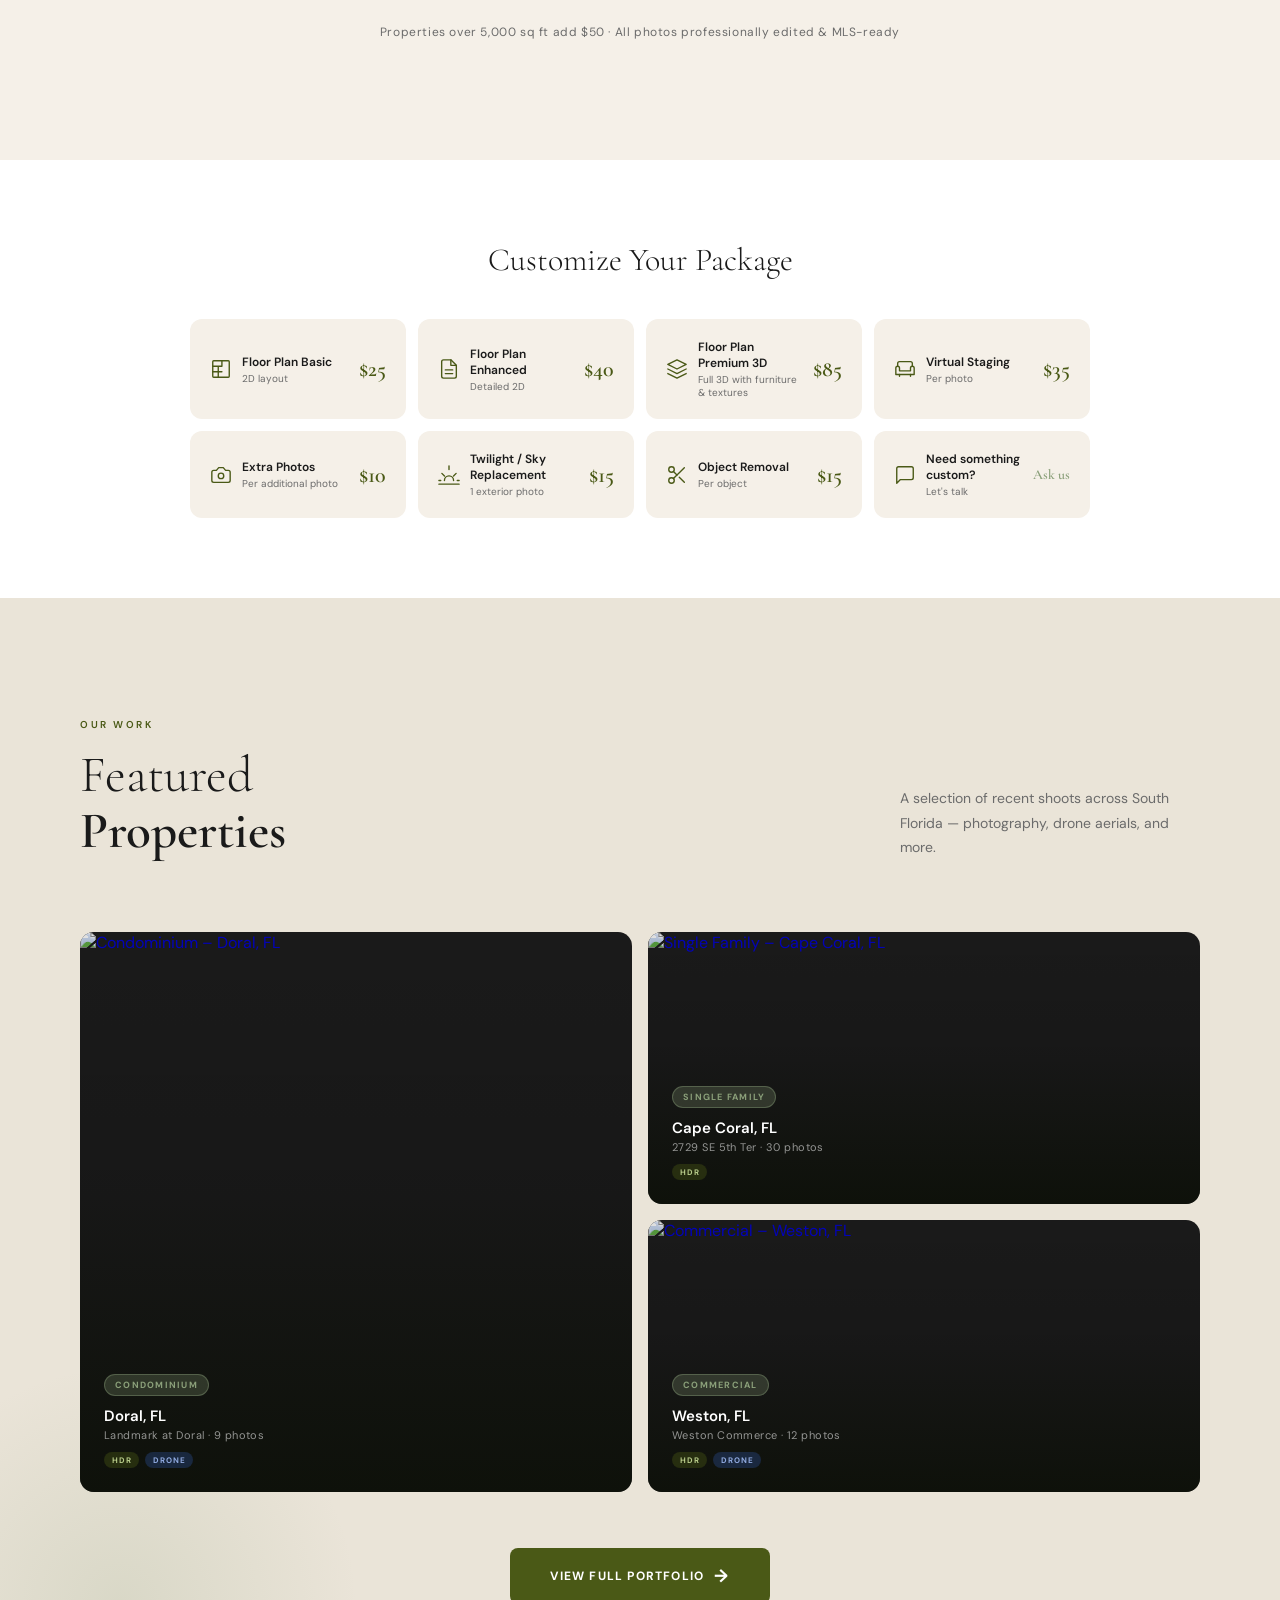
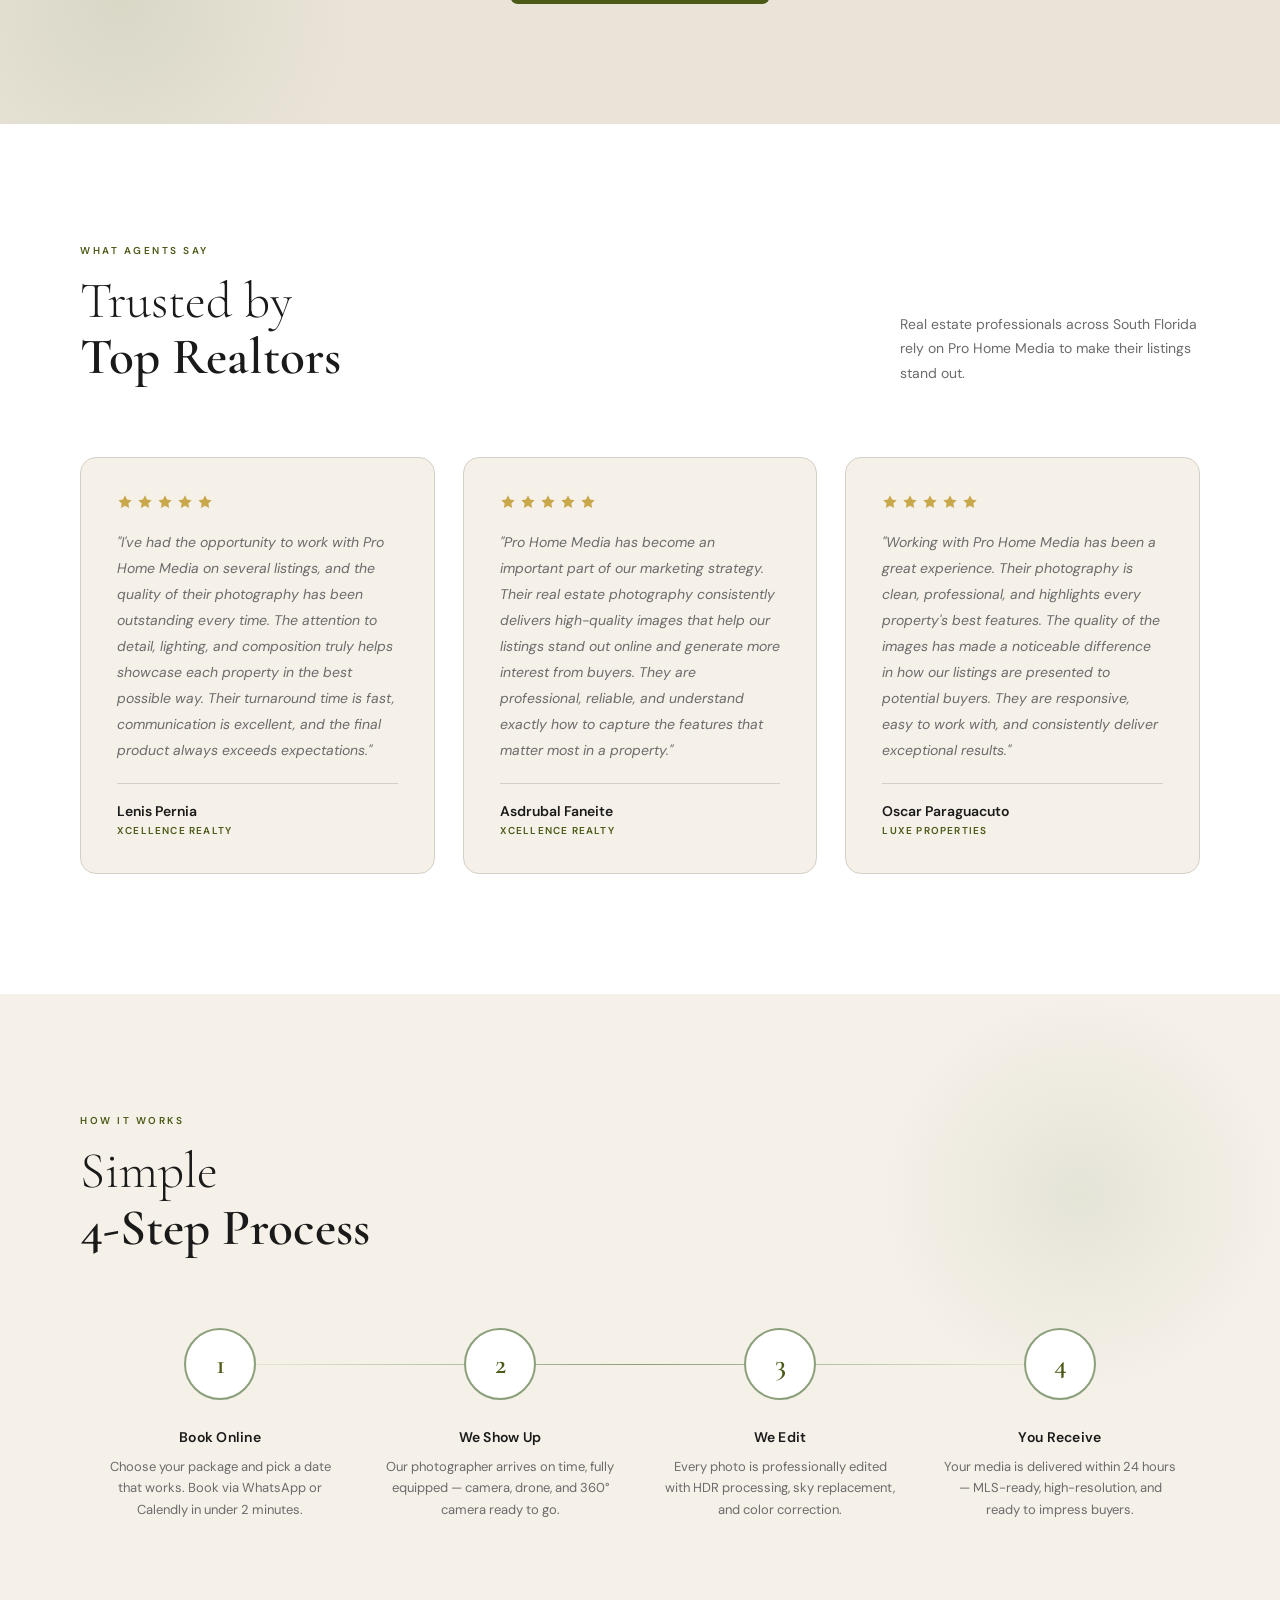
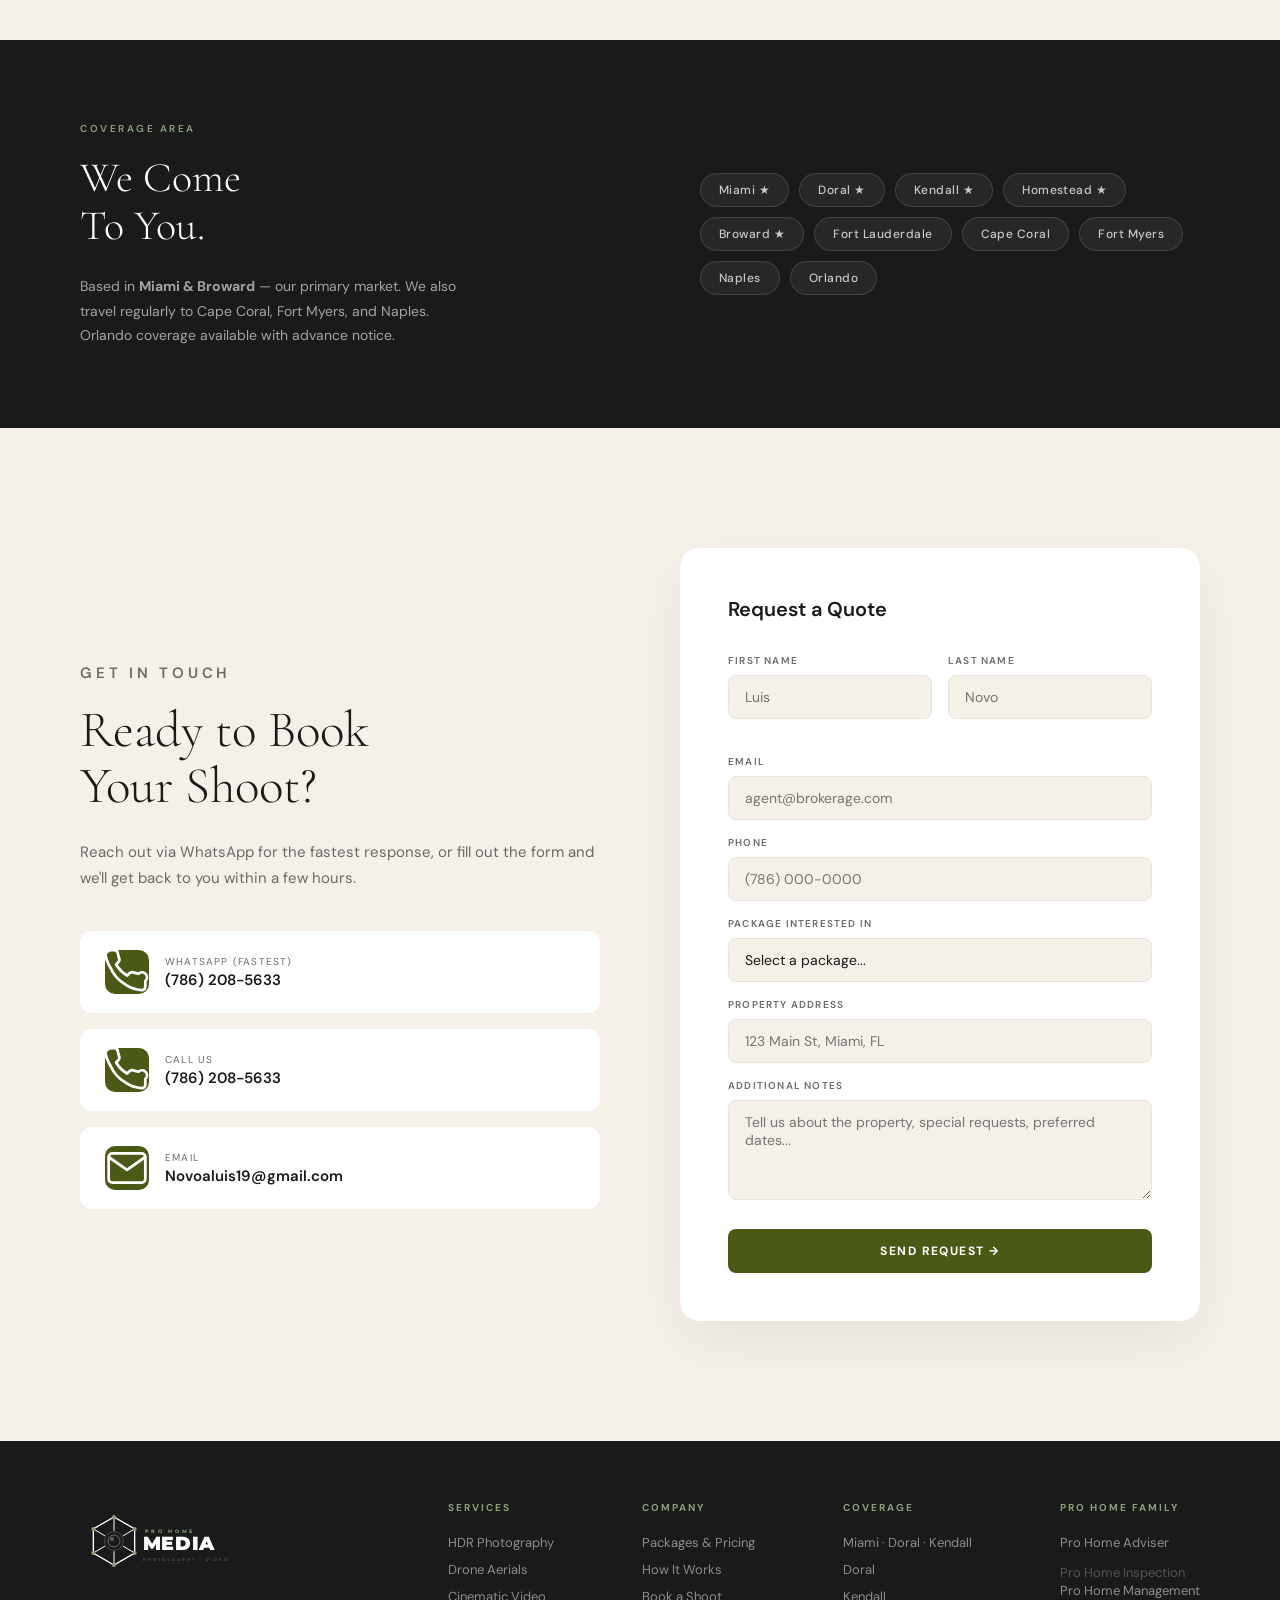
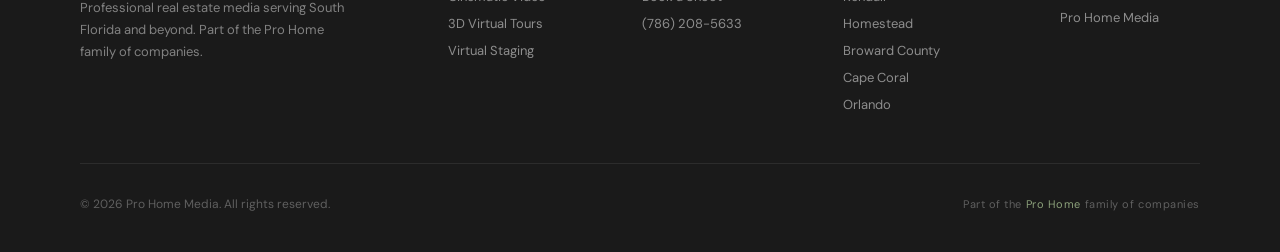
==== commit 40458c0d: "Fix: restore portfolio gallery blocked by CSP Removing unsafe-inline from script-src in a79f80f only" ====
--- a/index.html
+++ b/index.html
@@ -20,13 +20,8 @@
 <meta name="twitter:description" content="Professional photography, drone aerials, cinematic video, and 3D virtual tours for South Florida real estate.">
 <meta name="twitter:image" content="https://prohomemedia.com/og-image.svg">
 <!-- Google tag (gtag.js) -->
+<script src="/analytics.js"></script>
 <script async src="https://www.googletagmanager.com/gtag/js?id=G-24VMWXKXZ0"></script>
-<script>
-  window.dataLayer = window.dataLayer || [];
-  function gtag(){dataLayer.push(arguments);}
-  gtag('js', new Date());
-  gtag('config', 'G-24VMWXKXZ0');
-</script>
 <link rel="canonical" href="https://prohomemedia.com">
 <script type="application/ld+json">
 {
